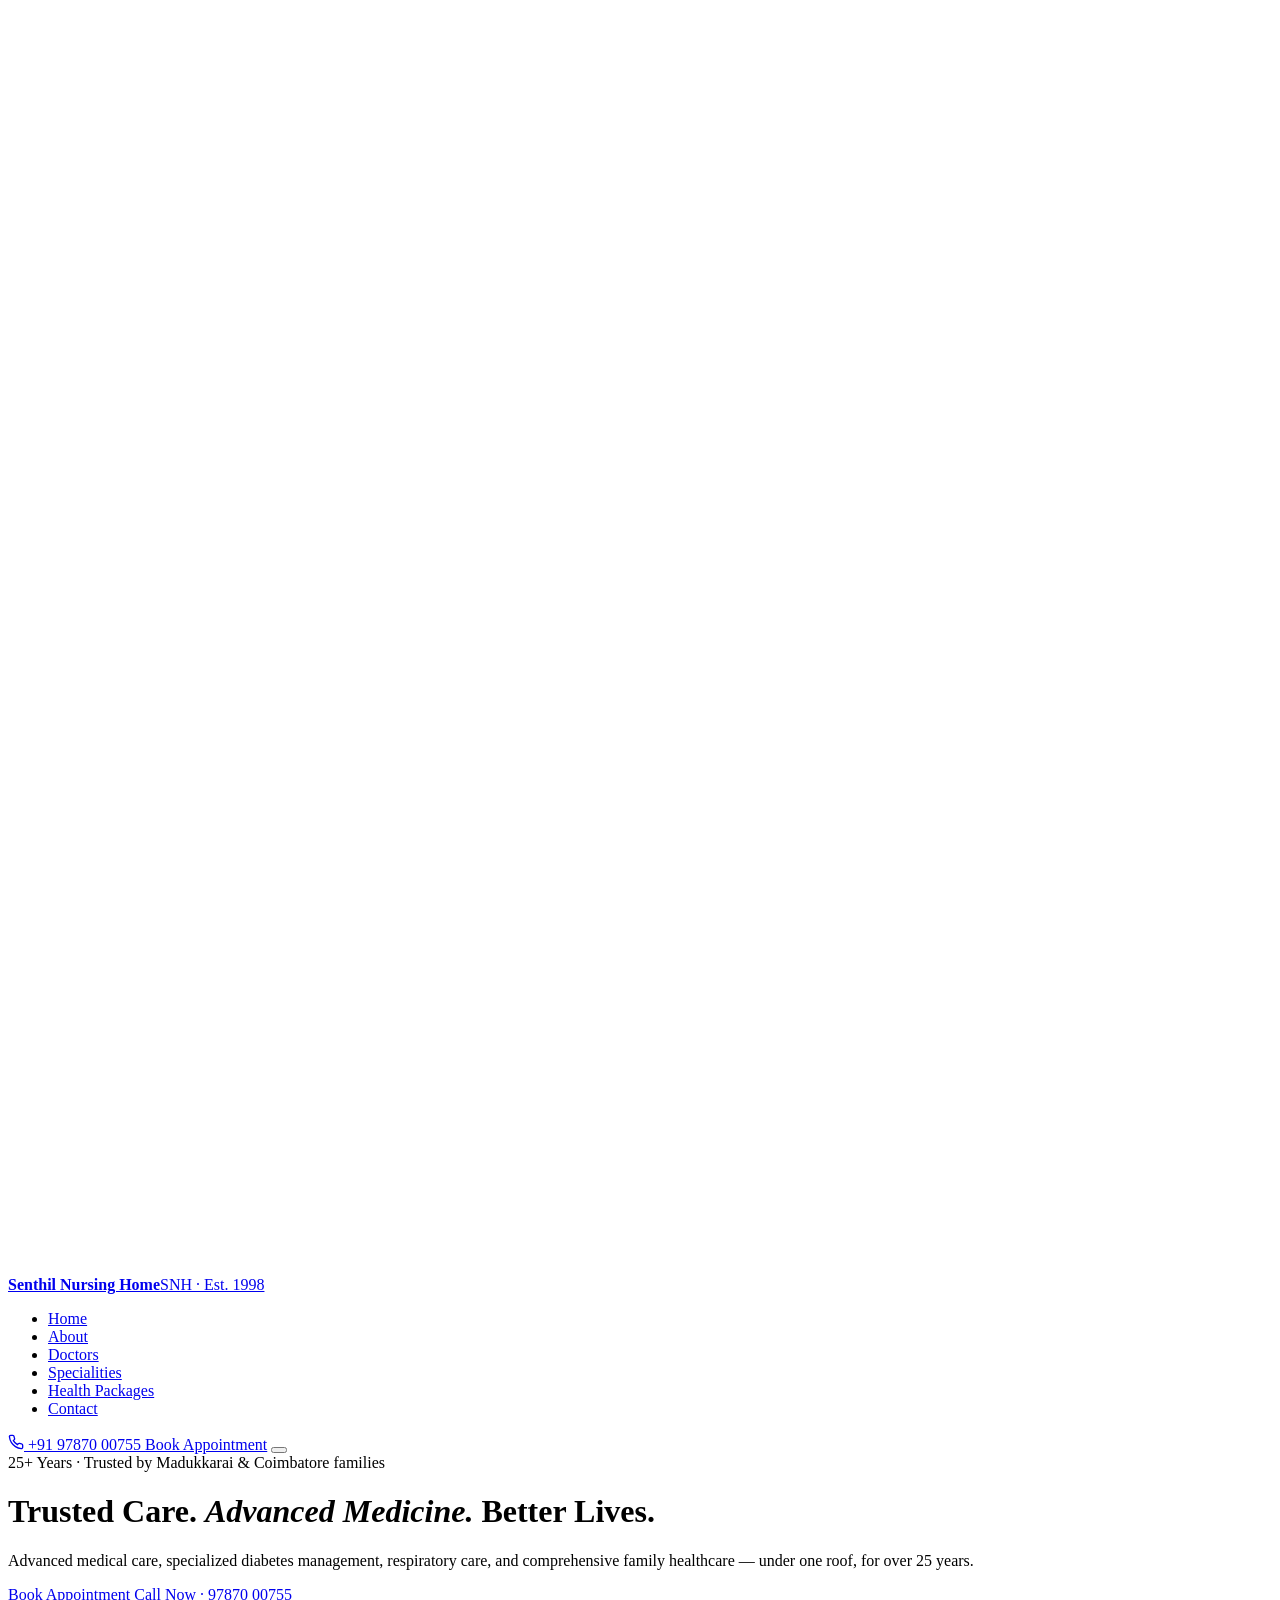
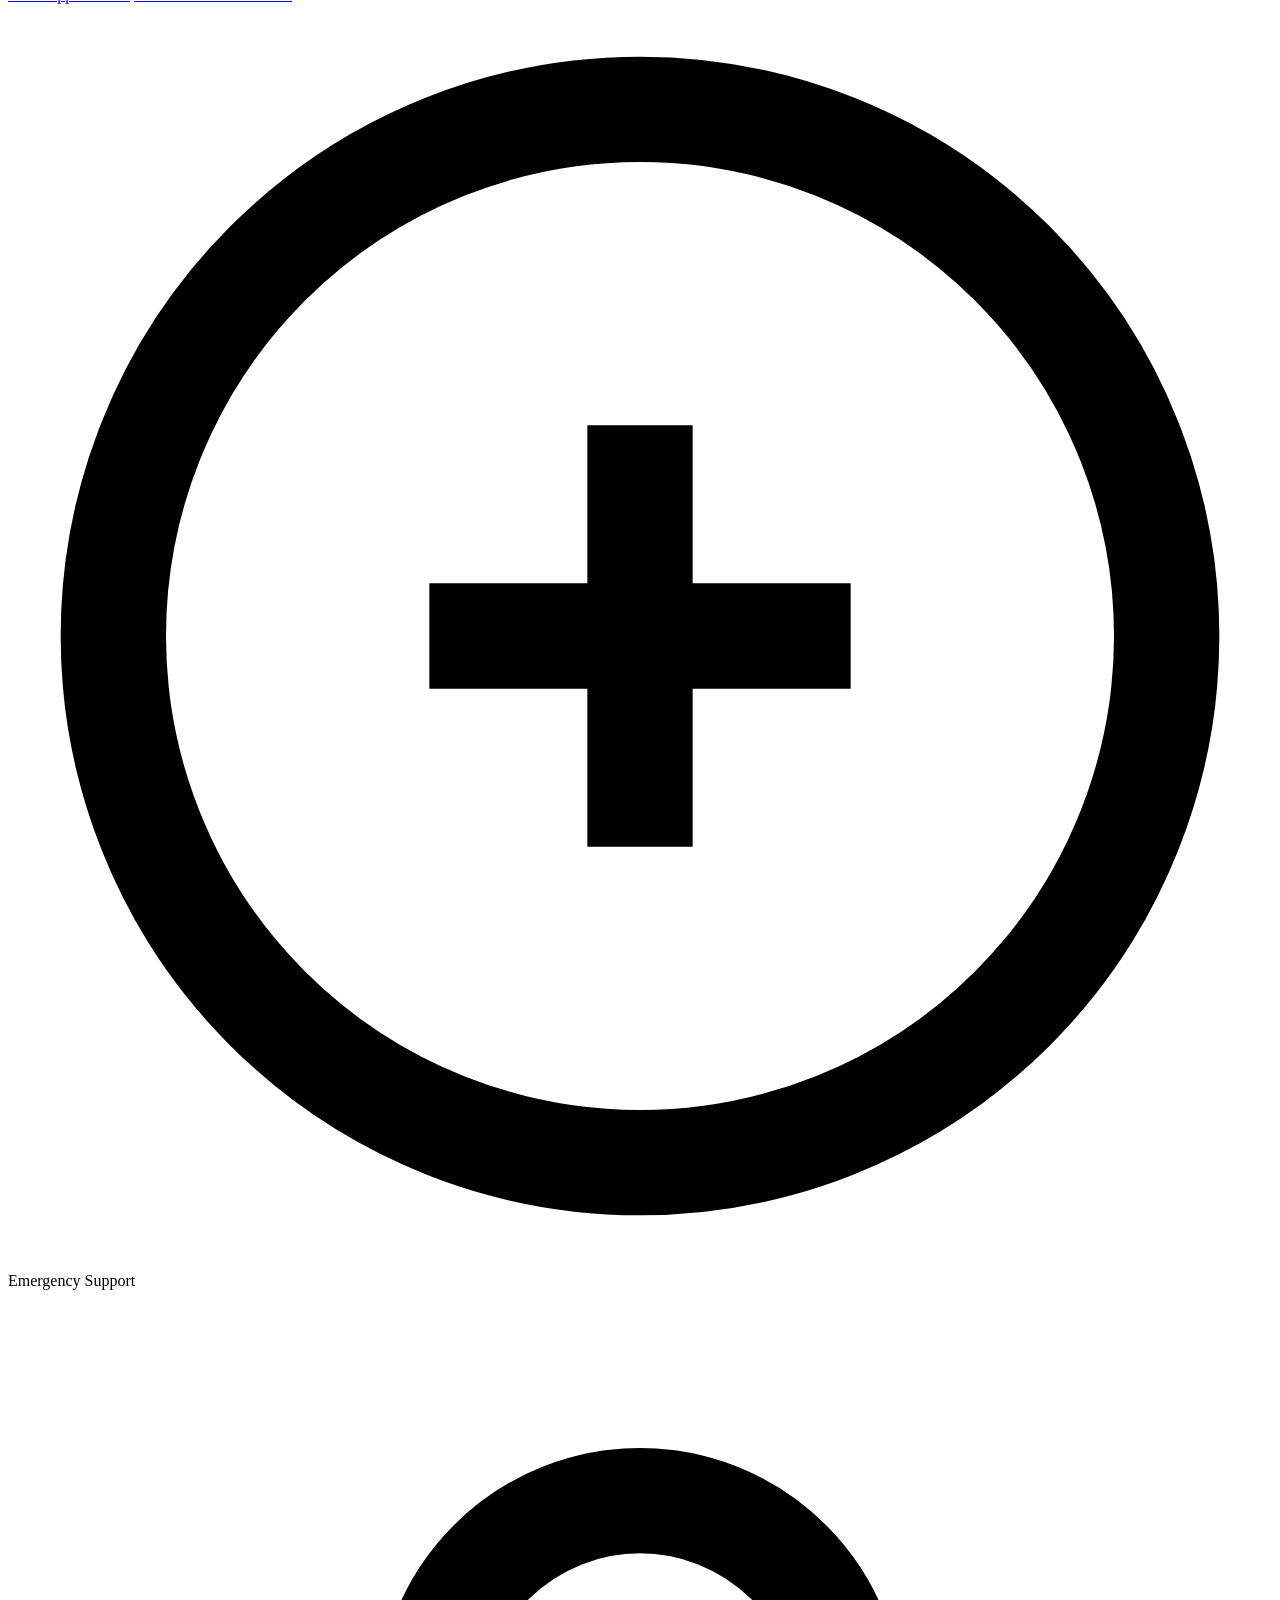
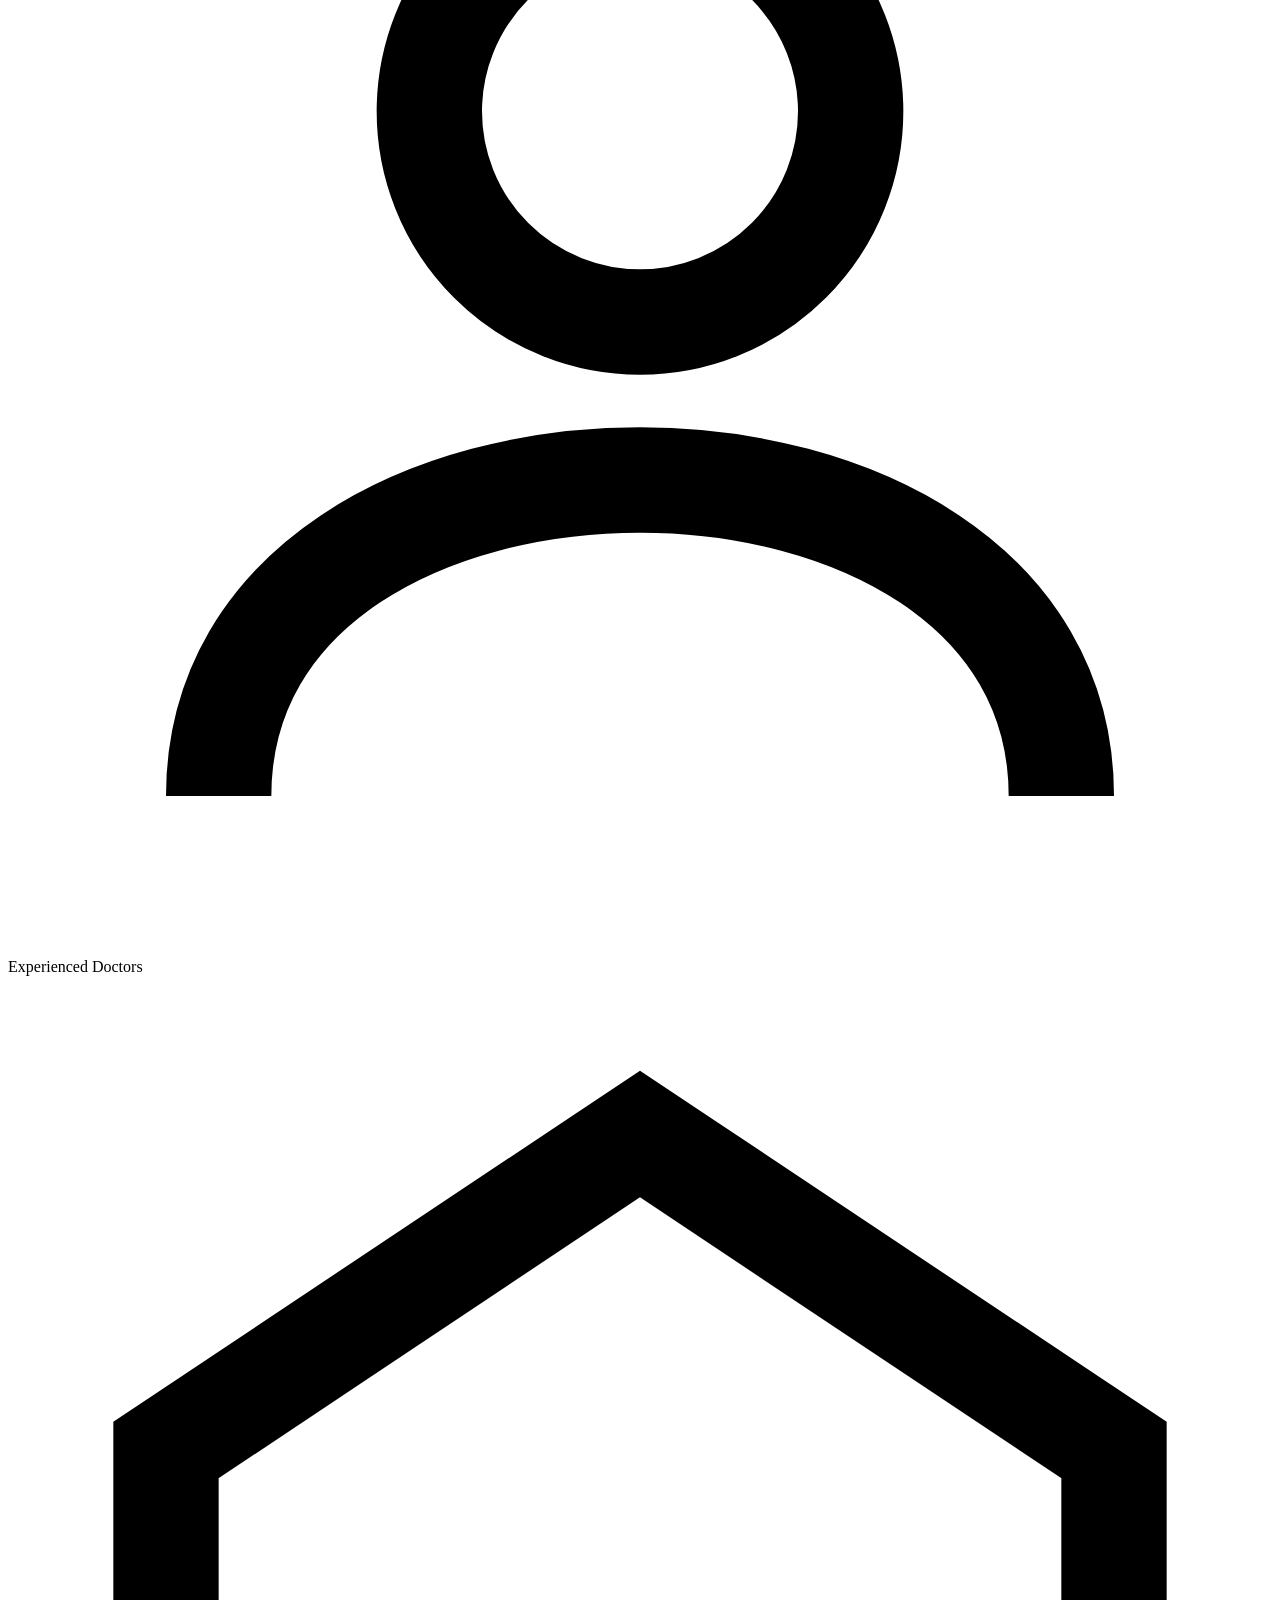
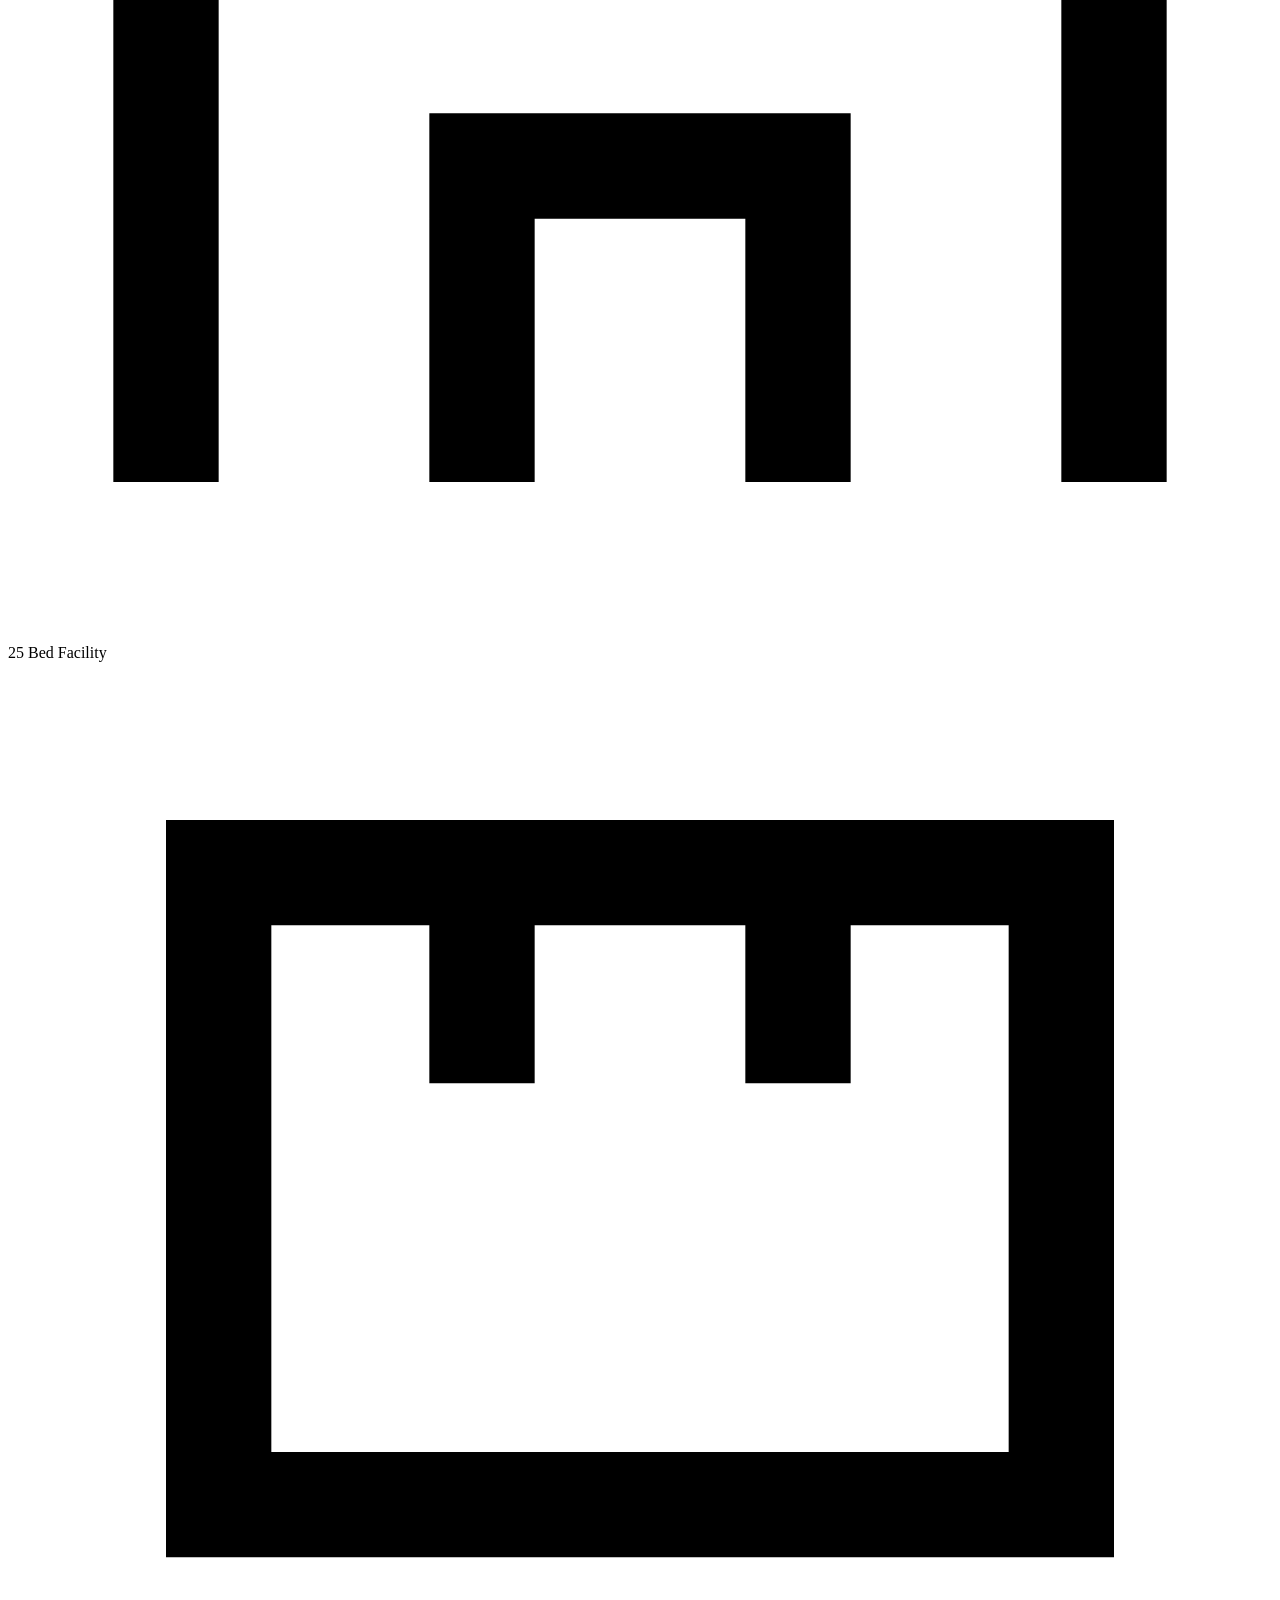
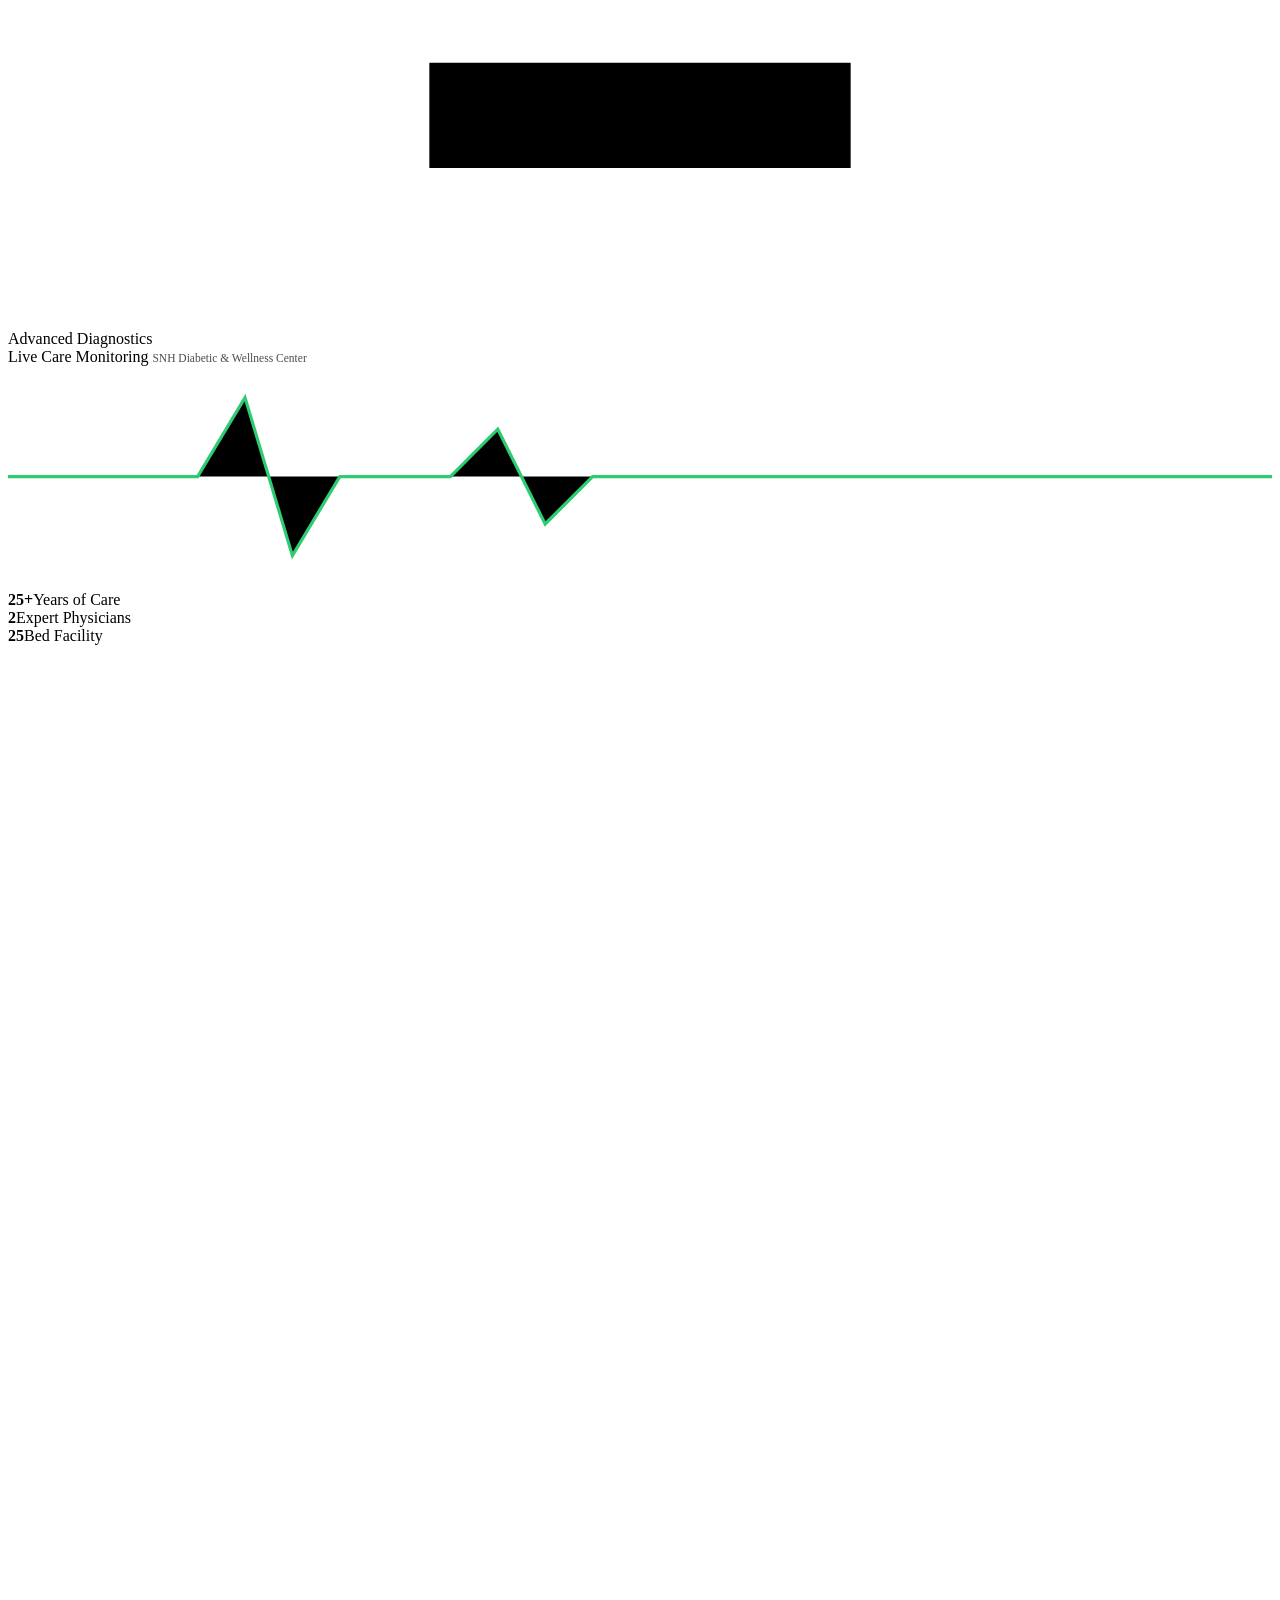
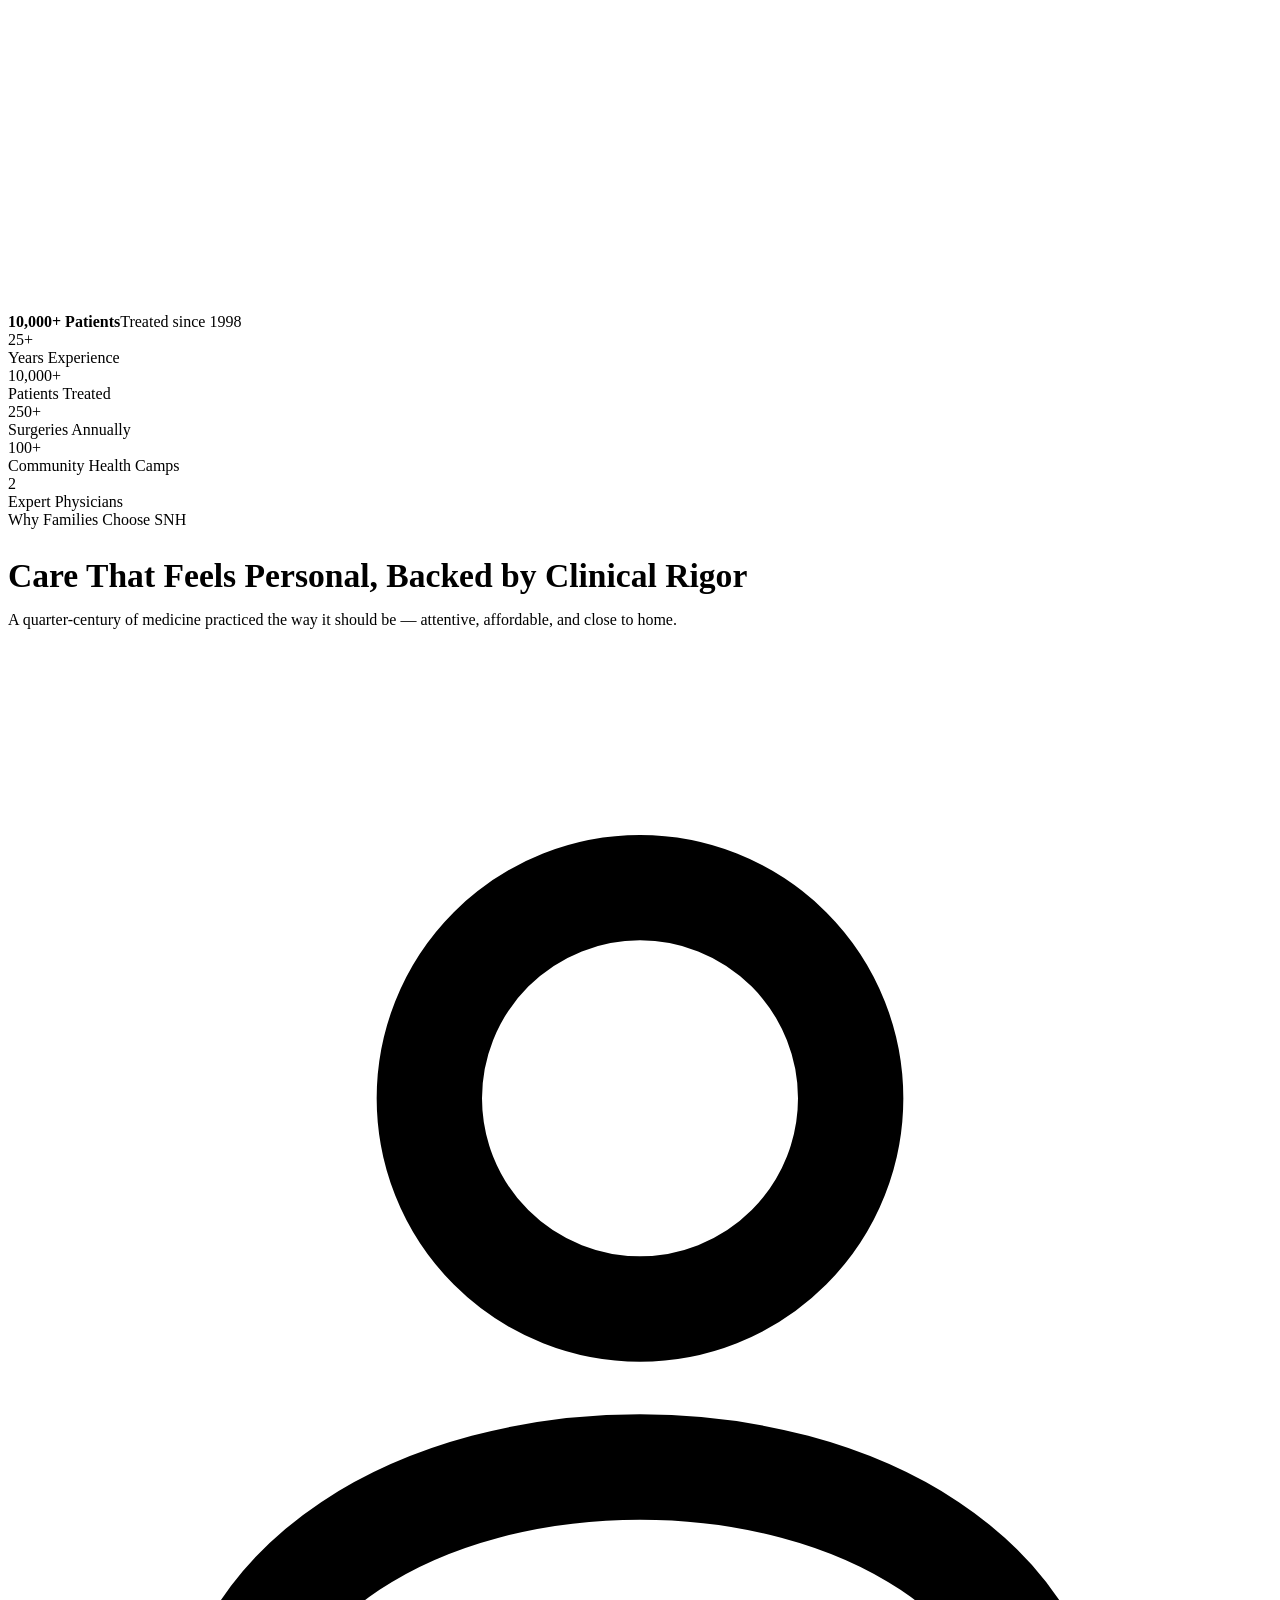
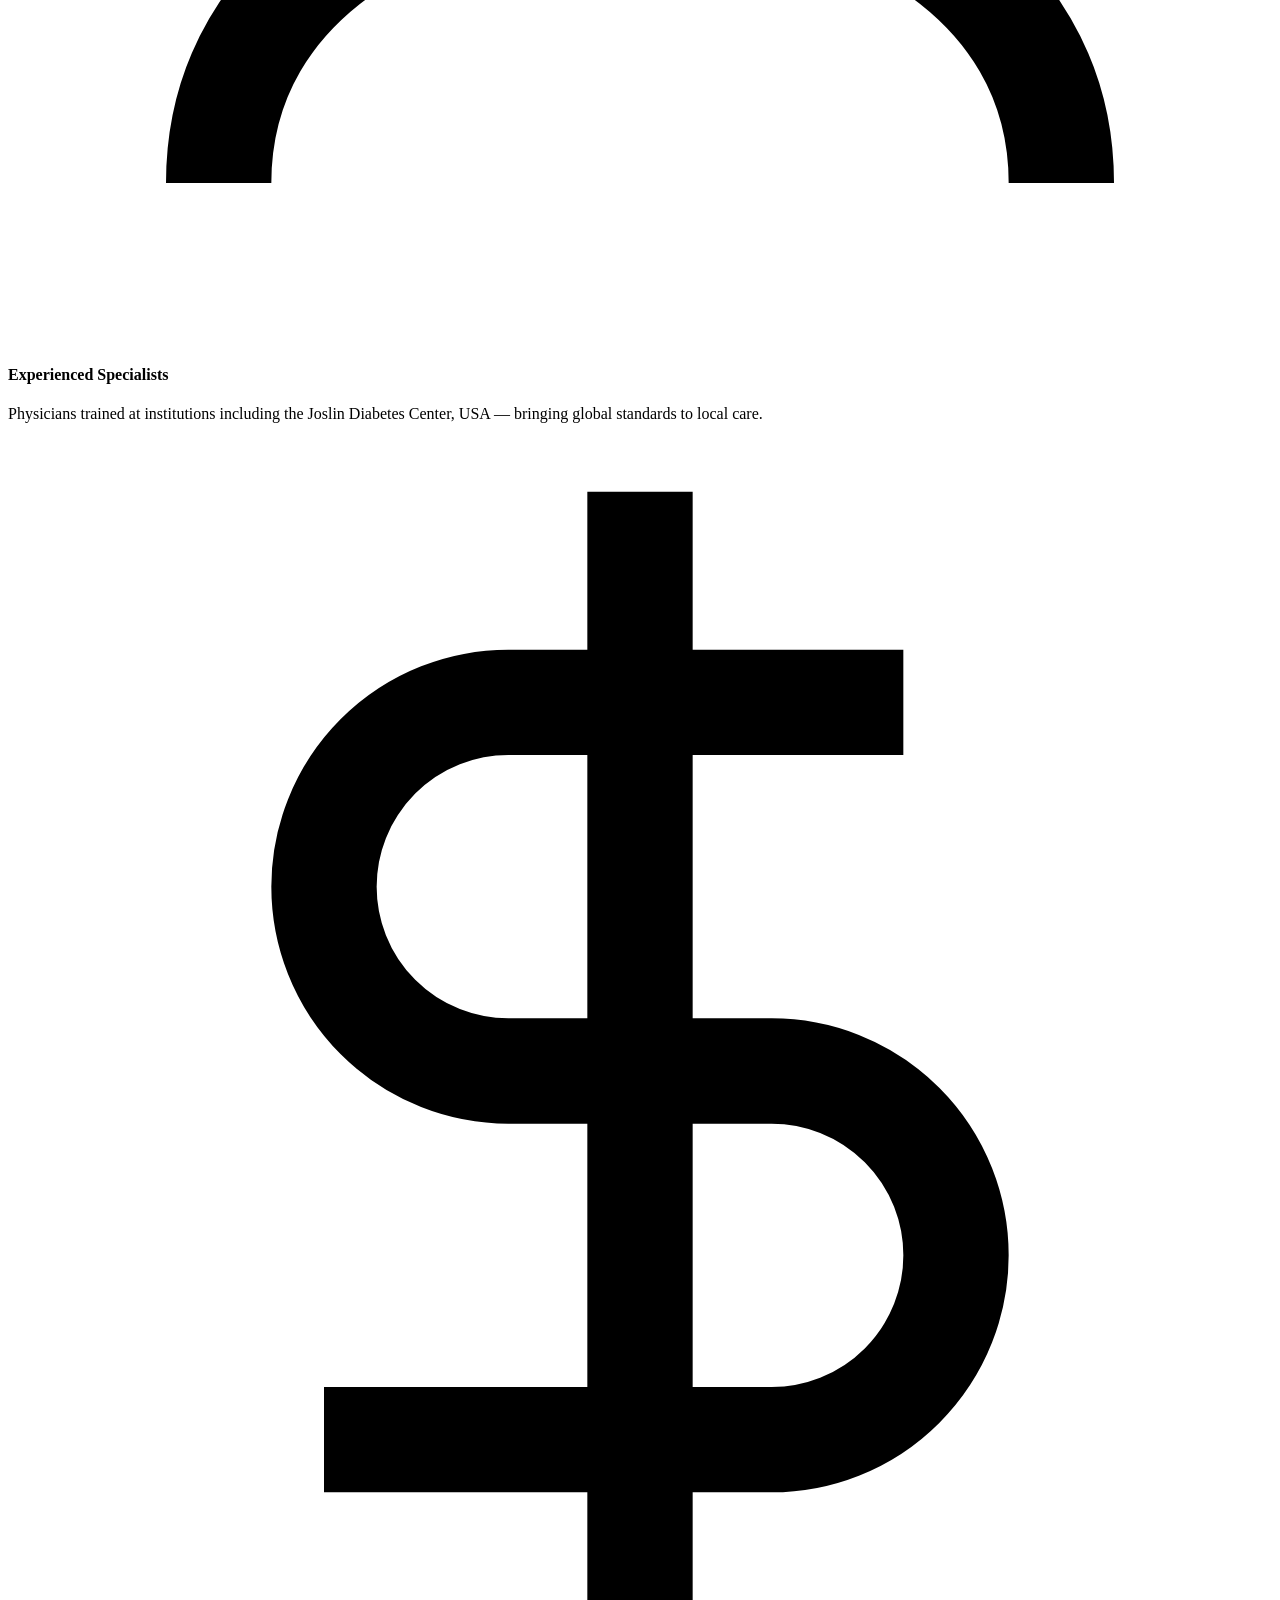
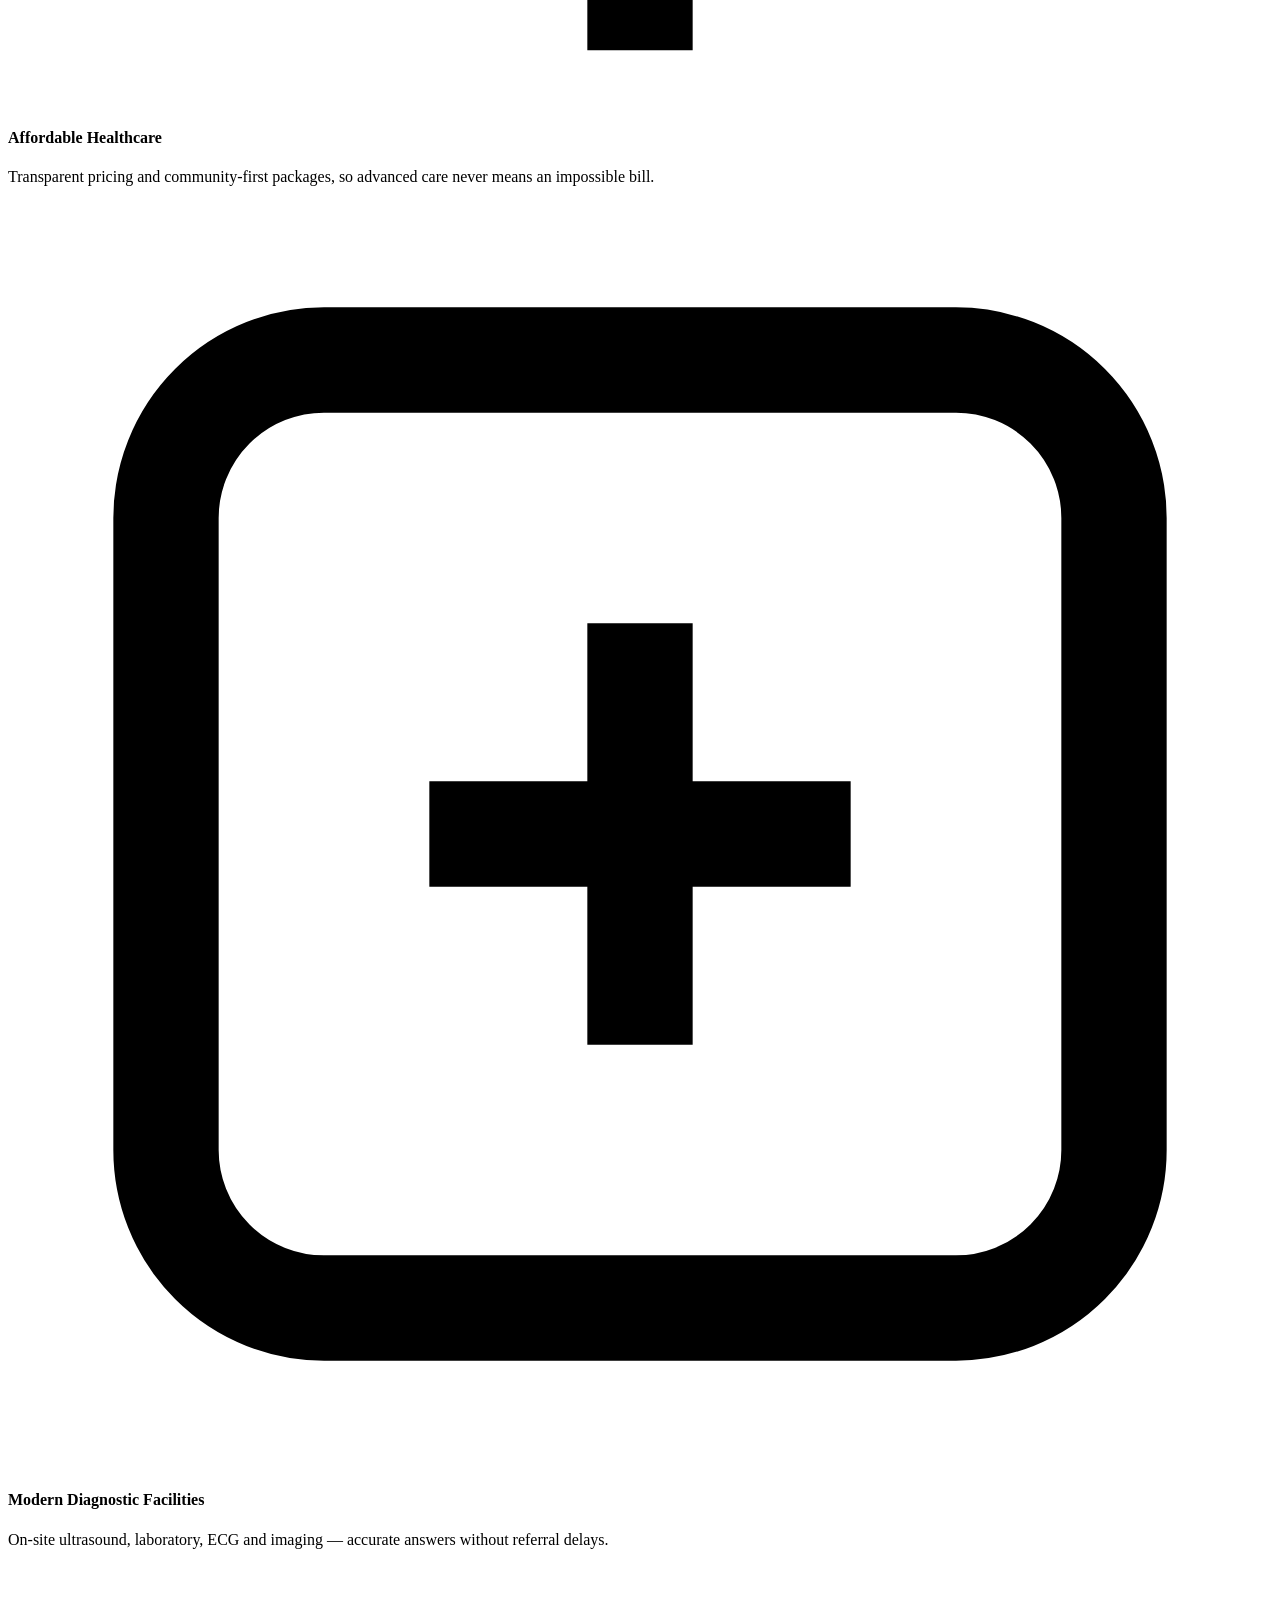
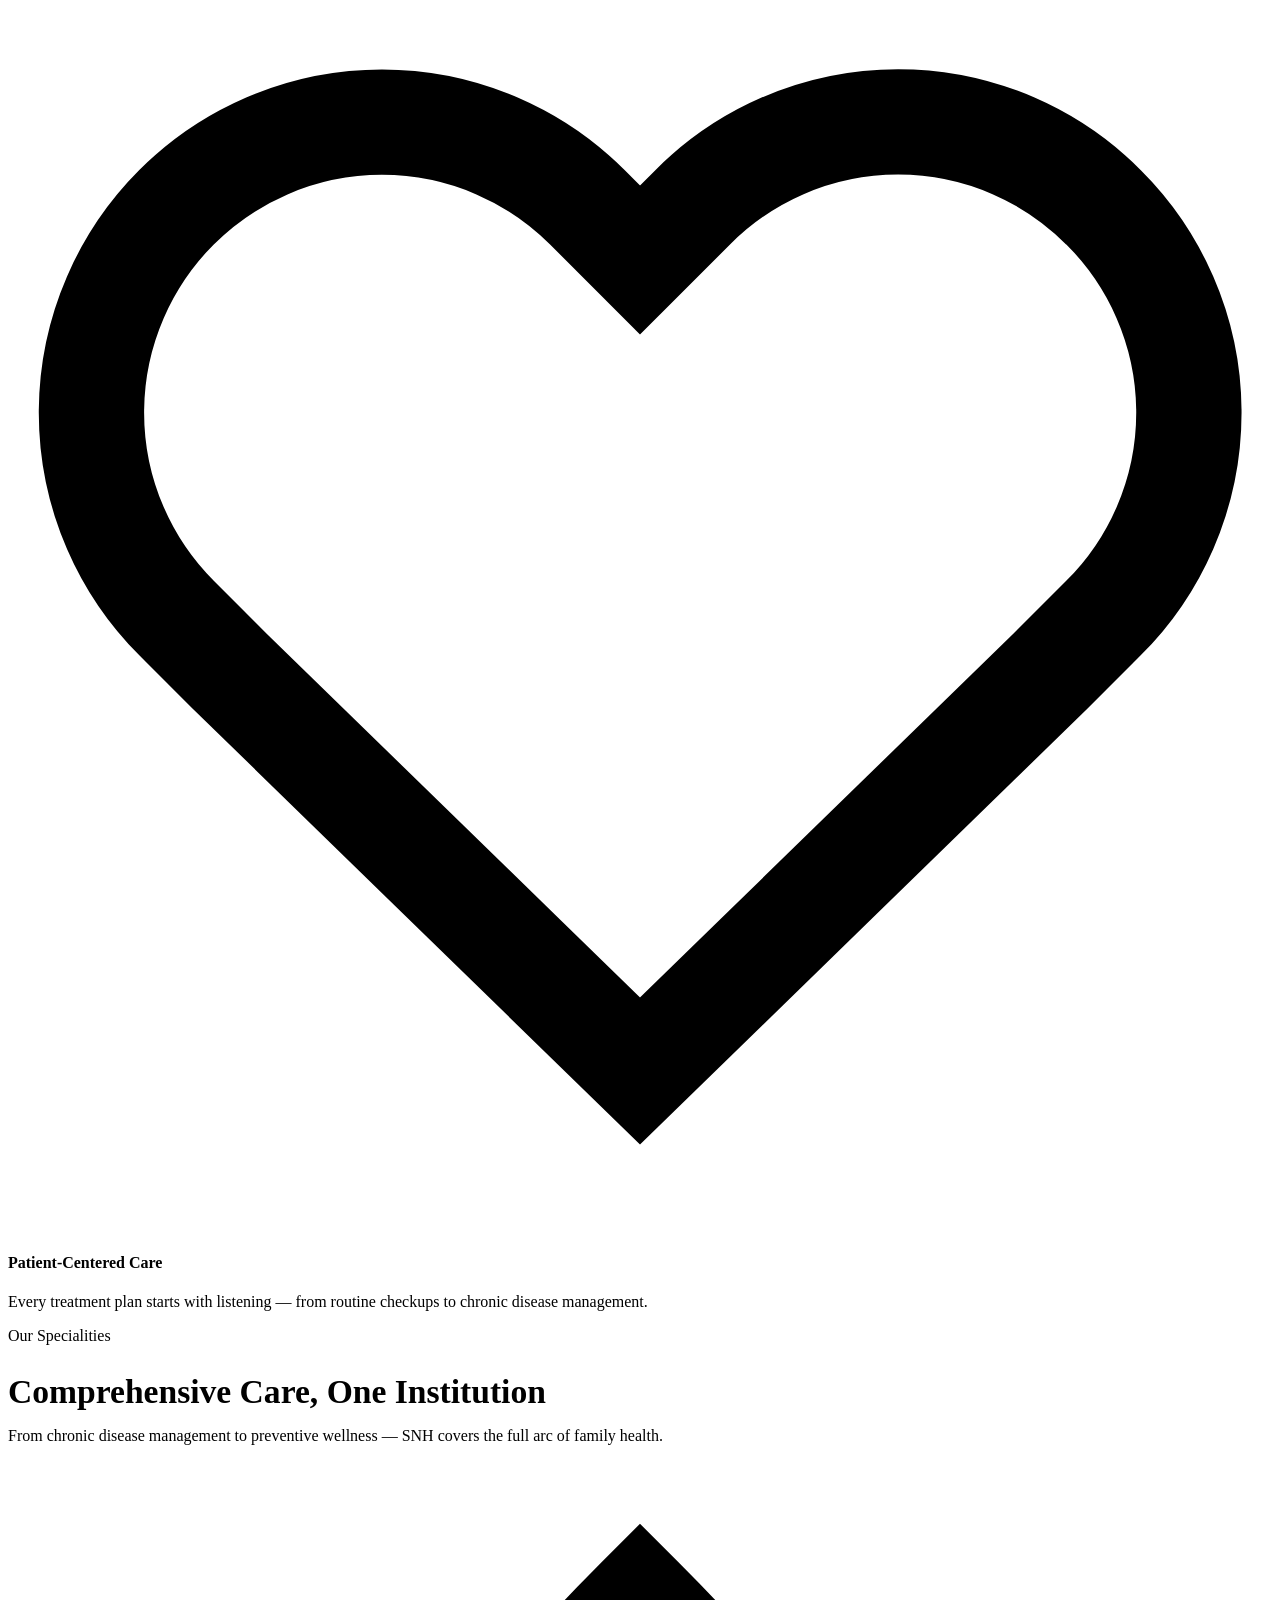
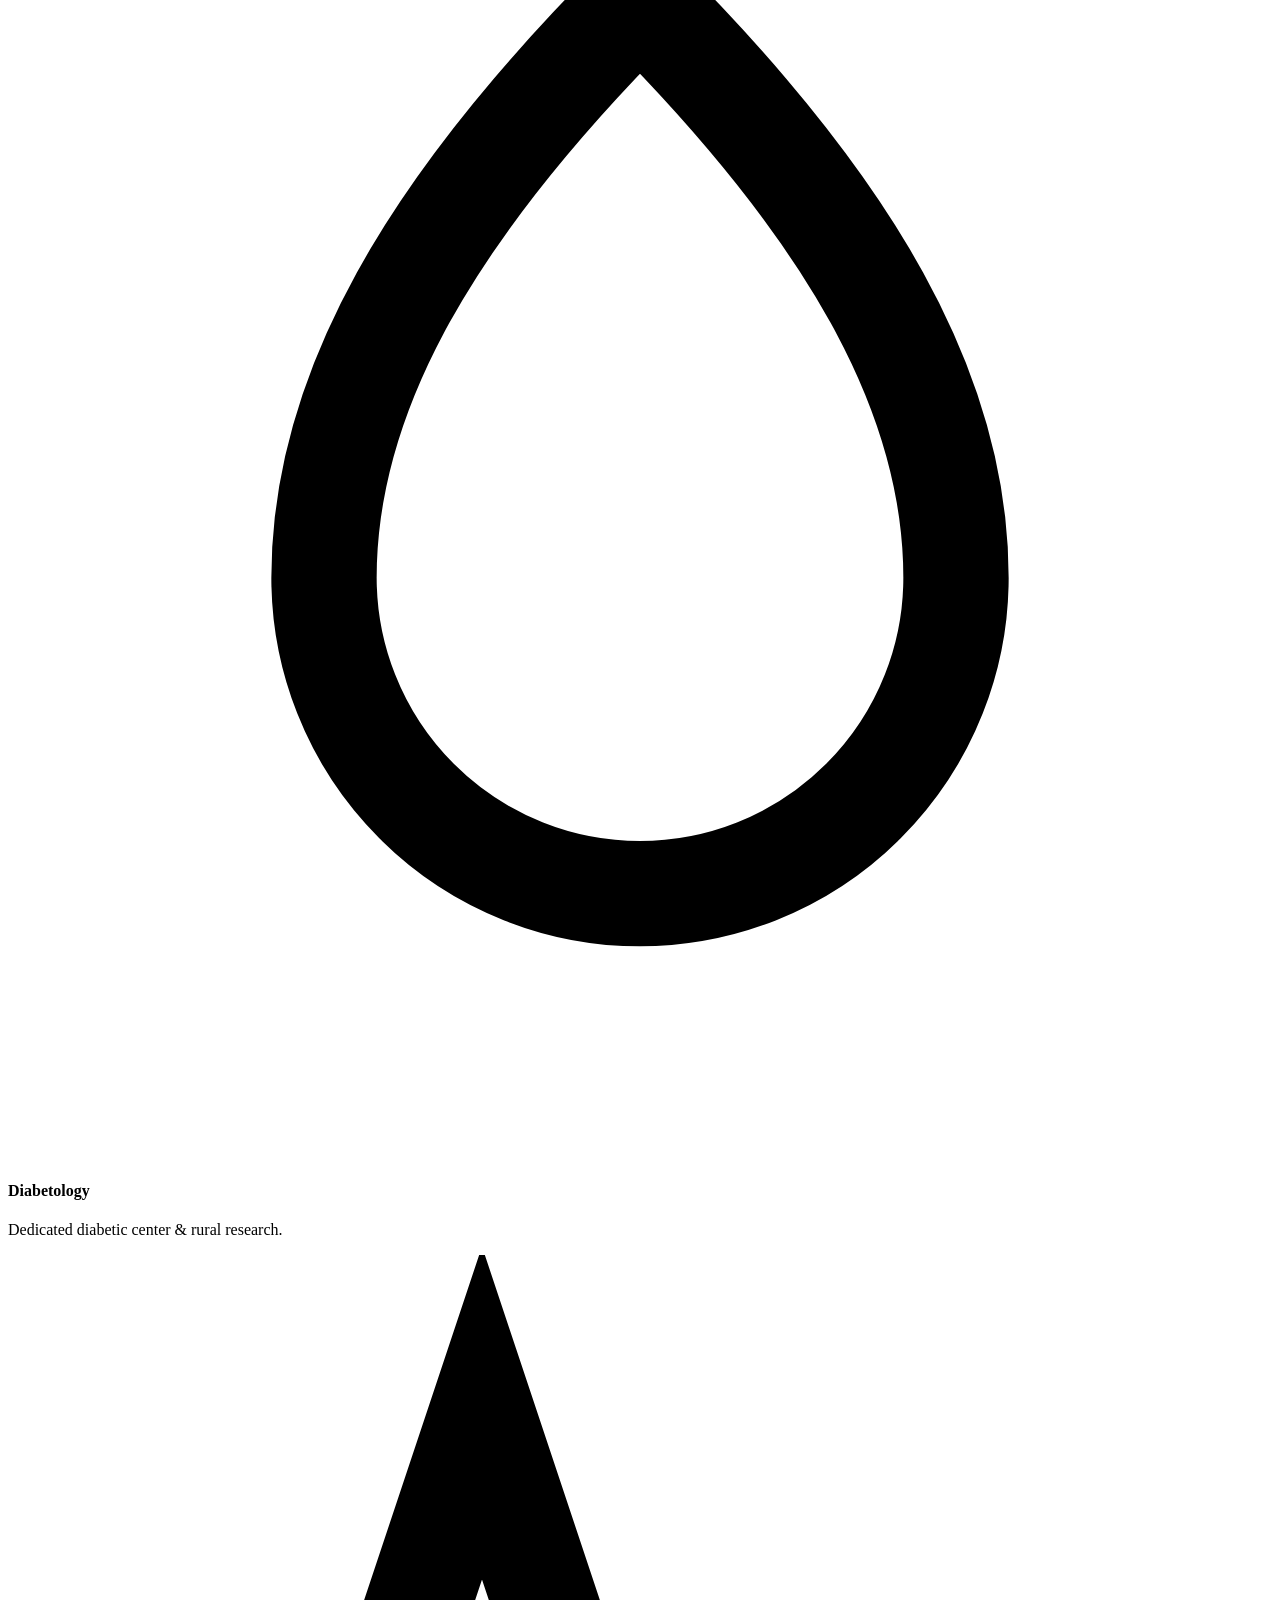
==== index.html @ b4ec2840 "Rename index-1.html to index.html" ====
<!DOCTYPE html>
<html lang="en">
<head>
<meta charset="UTF-8">
<meta name="viewport" content="width=device-width, initial-scale=1.0">
<title>Senthil Nursing Home | Trusted Multi-Speciality Care, Madukkarai Coimbatore</title>
<meta name="description" content="25+ years of trusted healthcare in Madukkarai, Coimbatore. Diabetology, Internal Medicine, Respiratory Care, Pediatrics, Homeopathy & more at Senthil Nursing Home.">
<link rel="stylesheet" href="style.css">
</head>
<body>

<!-- NAV -->
<nav class="nav">
  <div class="nav-inner">
    <a href="index.html" class="brand">
      <div class="brand-mark">
        <svg viewBox="0 0 24 24" fill="none" stroke="white" stroke-width="2"><path d="M12 2v8M8 6h8M4 14c0-1 1-2 2-2h1l2 4 2-7 2 5h5c1 0 2 1 2 2 0 4-6 8-8 8s-8-4-8-10z"/></svg>
      </div>
      <div class="brand-text"><b>Senthil Nursing Home</b><span>SNH &middot; Est. 1998</span></div>
    </a>
    <ul class="nav-links">
      <li><a href="index.html" class="active">Home</a></li>
      <li><a href="about.html">About</a></li>
      <li><a href="doctors.html">Doctors</a></li>
      <li><a href="index.html#specialities">Specialities</a></li>
      <li><a href="index.html#packages">Health Packages</a></li>
      <li><a href="index.html#contact">Contact</a></li>
    </ul>
    <div class="nav-cta">
      <a href="tel:+919787000755" class="nav-call">
        <svg width="16" height="16" viewBox="0 0 24 24" fill="none" stroke="currentColor" stroke-width="2"><path d="M22 16.92v3a2 2 0 0 1-2.18 2 19.79 19.79 0 0 1-8.63-3.07 19.5 19.5 0 0 1-6-6 19.79 19.79 0 0 1-3.07-8.67A2 2 0 0 1 4.11 2h3a2 2 0 0 1 2 1.72c.13.96.36 1.9.7 2.81a2 2 0 0 1-.45 2.11L8.09 9.91a16 16 0 0 0 6 6l1.27-1.27a2 2 0 0 1 2.11-.45c.9.34 1.85.57 2.81.7A2 2 0 0 1 22 16.92z"/></svg>
        +91 97870 00755
      </a>
      <a href="#contact" class="btn btn-primary btn-sm">Book Appointment</a>
      <button class="nav-toggle" aria-label="Menu"><span></span><span></span><span></span></button>
    </div>
  </div>
</nav>

<!-- HERO -->
<header class="hero">
  <div class="container hero-grid">
    <div>
      <div class="hero-badge">
        <span class="pulse-dot"></span> 25+ Years &middot; Trusted by Madukkarai &amp; Coimbatore families
      </div>
      <h1>Trusted Care. <em>Advanced Medicine.</em> Better Lives.</h1>
      <p class="lead">Advanced medical care, specialized diabetes management, respiratory care, and comprehensive family healthcare — under one roof, for over 25 years.</p>
      <div class="hero-actions">
        <a href="#contact" class="btn btn-primary">Book Appointment</a>
        <a href="tel:+919787000755" class="btn btn-outline">Call Now &middot; 97870 00755</a>
      </div>
      <div class="hero-features">
        <div class="hf-item"><svg viewBox="0 0 24 24" fill="none" stroke="currentColor" stroke-width="2"><path d="M12 8v8M8 12h8"/><circle cx="12" cy="12" r="10"/></svg><span>Emergency Support</span></div>
        <div class="hf-item"><svg viewBox="0 0 24 24" fill="none" stroke="currentColor" stroke-width="2"><circle cx="12" cy="8" r="4"/><path d="M4 21c0-4 4-6 8-6s8 2 8 6"/></svg><span>Experienced Doctors</span></div>
        <div class="hf-item"><svg viewBox="0 0 24 24" fill="none" stroke="currentColor" stroke-width="2"><path d="M3 21V9l9-6 9 6v12M9 21v-6h6v6"/></svg><span>25 Bed Facility</span></div>
        <div class="hf-item"><svg viewBox="0 0 24 24" fill="none" stroke="currentColor" stroke-width="2"><path d="M4 4h16v12H4z"/><path d="M8 20h8M9 4v4M15 4v4"/></svg><span>Advanced Diagnostics</span></div>
      </div>
    </div>
    <div class="hero-visual">
      <div class="vitals-card">
        <div class="vitals-top">
          <span class="live"><span class="pulse-dot"></span> Live Care Monitoring</span>
          <span style="font-size:0.72rem; opacity:0.7;">SNH Diabetic &amp; Wellness Center</span>
        </div>
        <div class="vitals-readout">
          <svg class="vitals-line" viewBox="0 0 400 70" preserveAspectRatio="none">
            <path class="vitals-path" stroke="#2ECC71" d="M0,35 L60,35 L75,10 L90,60 L105,35 L140,35 L155,20 L170,50 L185,35 L400,35"/>
          </svg>
          <div class="vitals-stats">
            <div><b>25+</b><span>Years of Care</span></div>
            <div><b>2</b><span>Expert Physicians</span></div>
            <div><b>25</b><span>Bed Facility</span></div>
          </div>
        </div>
      </div>
      <div class="floating-card">
        <div class="ico"><svg viewBox="0 0 24 24" fill="none" stroke="white" stroke-width="2"><path d="M22 11.08V12a10 10 0 1 1-5.93-9.14"/><path d="M22 4 12 14.01l-3-3"/></svg></div>
        <div><b>10,000+ Patients</b><span>Treated since 1998</span></div>
      </div>
    </div>
  </div>
</header>

<!-- STATS BAND -->
<section class="stats-band">
  <div class="container stats-grid">
    <div class="reveal"><div class="stat-num"><span data-count="25" data-suffix="+">0</span></div><div class="stat-label">Years Experience</div></div>
    <div class="reveal"><div class="stat-num"><span data-count="10000" data-suffix="+">0</span></div><div class="stat-label">Patients Treated</div></div>
    <div class="reveal"><div class="stat-num"><span data-count="250" data-suffix="+">0</span></div><div class="stat-label">Surgeries Annually</div></div>
    <div class="reveal"><div class="stat-num"><span data-count="100" data-suffix="+">0</span></div><div class="stat-label">Community Health Camps</div></div>
    <div class="reveal"><div class="stat-num"><span data-count="2">0</span></div><div class="stat-label">Expert Physicians</div></div>
  </div>
</section>

<!-- WHY CHOOSE SNH -->
<section class="section-pad">
  <div class="container">
    <div class="center max-w reveal">
      <div class="eyebrow" style="justify-content:center;">Why Families Choose SNH</div>
      <h2 style="font-size:2.1rem; margin-bottom:14px;">Care That Feels Personal, Backed by Clinical Rigor</h2>
      <p style="color:var(--ink-soft);">A quarter-century of medicine practiced the way it should be — attentive, affordable, and close to home.</p>
    </div>
    <div class="grid-4" style="margin-top:48px;">
      <div class="card reveal">
        <div class="ico-wrap"><svg viewBox="0 0 24 24" fill="none" stroke="currentColor" stroke-width="2"><circle cx="12" cy="8" r="4"/><path d="M4 21c0-4 4-6 8-6s8 2 8 6"/></svg></div>
        <h4>Experienced Specialists</h4>
        <p>Physicians trained at institutions including the Joslin Diabetes Center, USA — bringing global standards to local care.</p>
      </div>
      <div class="card reveal">
        <div class="ico-wrap"><svg viewBox="0 0 24 24" fill="none" stroke="currentColor" stroke-width="2"><path d="M12 1v22M17 5H9.5a3.5 3.5 0 0 0 0 7h5a3.5 3.5 0 0 1 0 7H6"/></svg></div>
        <h4>Affordable Healthcare</h4>
        <p>Transparent pricing and community-first packages, so advanced care never means an impossible bill.</p>
      </div>
      <div class="card reveal">
        <div class="ico-wrap"><svg viewBox="0 0 24 24" fill="none" stroke="currentColor" stroke-width="2"><rect x="3" y="3" width="18" height="18" rx="3"/><path d="M8 12h8M12 8v8"/></svg></div>
        <h4>Modern Diagnostic Facilities</h4>
        <p>On-site ultrasound, laboratory, ECG and imaging — accurate answers without referral delays.</p>
      </div>
      <div class="card reveal">
        <div class="ico-wrap"><svg viewBox="0 0 24 24" fill="none" stroke="currentColor" stroke-width="2"><path d="M20.8 4.6a5.5 5.5 0 0 0-7.8 0L12 5.6l-1-1a5.5 5.5 0 1 0-7.8 7.8l1 1L12 21l7.8-7.6 1-1a5.5 5.5 0 0 0 0-7.8z"/></svg></div>
        <h4>Patient-Centered Care</h4>
        <p>Every treatment plan starts with listening — from routine checkups to chronic disease management.</p>
      </div>
    </div>
  </div>
</section>

<!-- SPECIALITIES -->
<section class="section-pad" id="specialities" style="background:var(--gray);">
  <div class="container">
    <div class="center max-w reveal">
      <div class="eyebrow" style="justify-content:center;">Our Specialities</div>
      <h2 style="font-size:2.1rem; margin-bottom:14px;">Comprehensive Care, One Institution</h2>
      <p style="color:var(--ink-soft);">From chronic disease management to preventive wellness — SNH covers the full arc of family health.</p>
    </div>
    <div class="grid-4" style="margin-top:48px;">
      <div class="spec-card reveal"><div class="ico-wrap"><svg viewBox="0 0 24 24" fill="none" stroke="currentColor" stroke-width="2"><path d="M12 2C8 6 6 9.5 6 13a6 6 0 0 0 12 0c0-3.5-2-7-6-11z"/></svg></div><h4>Diabetology</h4><p>Dedicated diabetic center &amp; rural research.</p></div>
      <div class="spec-card reveal"><div class="ico-wrap"><svg viewBox="0 0 24 24" fill="none" stroke="currentColor" stroke-width="2"><path d="M22 12h-4l-3 9L9 3l-3 9H2"/></svg></div><h4>General Medicine</h4><p>Comprehensive internal medicine care.</p></div>
      <div class="spec-card reveal"><div class="ico-wrap"><svg viewBox="0 0 24 24" fill="none" stroke="currentColor" stroke-width="2"><path d="M9 12a3 3 0 1 0 6 0c0-2-3-6-3-6s-3 4-3 6zM5 21h14"/></svg></div><h4>Pediatrics</h4><p>Gentle, thorough care for children.</p></div>
      <div class="spec-card reveal"><div class="ico-wrap"><svg viewBox="0 0 24 24" fill="none" stroke="currentColor" stroke-width="2"><path d="M12 2v4M12 18v4M4.9 4.9l2.8 2.8M16.3 16.3l2.8 2.8M2 12h4M18 12h4M4.9 19.1l2.8-2.8M16.3 7.7l2.8-2.8"/></svg></div><h4>Allergy Care</h4><p>Precise evaluation &amp; management.</p></div>
      <div class="spec-card reveal"><div class="ico-wrap"><svg viewBox="0 0 24 24" fill="none" stroke="currentColor" stroke-width="2"><path d="M6 2v6a6 6 0 0 0 12 0V2M6 20h12M12 14v6"/></svg></div><h4>Asthma Care</h4><p>Spirometry-guided treatment plans.</p></div>
      <div class="spec-card reveal"><div class="ico-wrap"><svg viewBox="0 0 24 24" fill="none" stroke="currentColor" stroke-width="2"><path d="M6 4v6a6 6 0 0 0 12 0V4M9 20h6"/></svg></div><h4>COPD Management</h4><p>Long-term pulmonary care &amp; monitoring.</p></div>
      <div class="spec-card reveal"><div class="ico-wrap"><svg viewBox="0 0 24 24" fill="none" stroke="currentColor" stroke-width="2"><path d="M12 2C8 6 6 9.5 6 13a6 6 0 0 0 12 0c0-3.5-2-7-6-11z" opacity="0.5"/><path d="M9 13a3 3 0 0 0 3 3"/></svg></div><h4>Homeopathy</h4><p>Holistic care for chronic conditions.</p></div>
      <div class="spec-card reveal"><div class="ico-wrap"><svg viewBox="0 0 24 24" fill="none" stroke="currentColor" stroke-width="2"><path d="M12 22s8-4.5 8-11V5l-8-3-8 3v6c0 6.5 8 11 8 11z"/></svg></div><h4>Preventive Health</h4><p>Screenings that catch issues early.</p></div>
    </div>
  </div>
</section>

<!-- DOCTORS PREVIEW -->
<section class="section-pad">
  <div class="container">
    <div class="center max-w reveal">
      <div class="eyebrow" style="justify-content:center;">Meet Our Doctors</div>
      <h2 style="font-size:2.1rem;">Led by Physicians You Can Trust</h2>
    </div>
    <div class="grid-2" style="margin-top:48px; max-width:820px; margin-left:auto; margin-right:auto;">
      <div class="doc-card reveal">
        <div class="doc-photo"><span>CS</span><div class="tag">Founder &amp; Chairman</div></div>
        <div class="doc-body">
          <h4>Dr. C.M. Senthil Kumar</h4>
          <div class="doc-role">Internal Medicine &middot; Diabetology &middot; Respiratory Medicine</div>
          <p>Trained at the Joslin Diabetes Center, USA. Best Doctor Award 2015. 25+ years treating Madukkarai families.</p>
          <a href="doctors.html" class="btn btn-outline btn-sm">View Profile</a>
        </div>
      </div>
      <div class="doc-card reveal">
        <div class="doc-photo" style="background:linear-gradient(150deg, var(--emerald), var(--teal));"><span>JS</span><div class="tag">Lead Homeopathic Physician</div></div>
        <div class="doc-body">
          <h4>Dr. S. Jayanthy Senthil Kumar</h4>
          <div class="doc-role">Autoimmune &middot; Asthma &middot; Allergy &middot; Psoriasis</div>
          <p>20+ years of homeopathic practice. Art of Living teacher &amp; wellness educator.</p>
          <a href="doctors.html" class="btn btn-outline btn-sm">View Profile</a>
        </div>
      </div>
    </div>
  </div>
</section>

<!-- HEALTH PACKAGES -->
<section class="section-pad" id="packages" style="background:var(--gray);">
  <div class="container">
    <div class="center max-w reveal">
      <div class="eyebrow" style="justify-content:center;">Health Packages</div>
      <h2 style="font-size:2.1rem;">Preventive Checkups, Built Around You</h2>
    </div>
    <div class="grid-4" style="margin-top:48px;">
      <div class="pkg-card reveal">
        <h4>Basic Health Checkup</h4>
        <div class="pkg-note">Essential screening</div>
        <ul>
          <li><svg viewBox="0 0 24 24" fill="none" stroke="currentColor" stroke-width="2"><path d="M20 6 9 17l-5-5"/></svg>Blood pressure &amp; sugar</li>
          <li><svg viewBox="0 0 24 24" fill="none" stroke="currentColor" stroke-width="2"><path d="M20 6 9 17l-5-5"/></svg>Complete blood count</li>
          <li><svg viewBox="0 0 24 24" fill="none" stroke="currentColor" stroke-width="2"><path d="M20 6 9 17l-5-5"/></svg>Physician consultation</li>
        </ul>
        <a href="#contact" class="btn btn-outline btn-sm" style="width:100%;">Enquire &amp; Book</a>
      </div>
      <div class="pkg-card featured reveal">
        <div class="pkg-ribbon">Most Booked</div>
        <h4>Diabetes Screening</h4>
        <div class="pkg-note">SNH's core specialty</div>
        <ul>
          <li><svg viewBox="0 0 24 24" fill="none" stroke="currentColor" stroke-width="2"><path d="M20 6 9 17l-5-5"/></svg>HbA1c &amp; fasting glucose</li>
          <li><svg viewBox="0 0 24 24" fill="none" stroke="currentColor" stroke-width="2"><path d="M20 6 9 17l-5-5"/></svg>Diabetic foot check</li>
          <li><svg viewBox="0 0 24 24" fill="none" stroke="currentColor" stroke-width="2"><path d="M20 6 9 17l-5-5"/></svg>Lifestyle counseling</li>
        </ul>
        <a href="#contact" class="btn btn-primary btn-sm" style="width:100%;">Enquire &amp; Book</a>
      </div>
      <div class="pkg-card reveal">
        <h4>Executive Package</h4>
        <div class="pkg-note">Comprehensive workup</div>
        <ul>
          <li><svg viewBox="0 0 24 24" fill="none" stroke="currentColor" stroke-width="2"><path d="M20 6 9 17l-5-5"/></svg>Full-body screening</li>
          <li><svg viewBox="0 0 24 24" fill="none" stroke="currentColor" stroke-width="2"><path d="M20 6 9 17l-5-5"/></svg>ECG &amp; ultrasound</li>
          <li><svg viewBox="0 0 24 24" fill="none" stroke="currentColor" stroke-width="2"><path d="M20 6 9 17l-5-5"/></svg>Detailed report review</li>
        </ul>
        <a href="#contact" class="btn btn-outline btn-sm" style="width:100%;">Enquire &amp; Book</a>
      </div>
      <div class="pkg-card reveal">
        <h4>Senior Citizen Package</h4>
        <div class="pkg-note">Age-focused care</div>
        <ul>
          <li><svg viewBox="0 0 24 24" fill="none" stroke="currentColor" stroke-width="2"><path d="M20 6 9 17l-5-5"/></svg>Cardiac &amp; bone health</li>
          <li><svg viewBox="0 0 24 24" fill="none" stroke="currentColor" stroke-width="2"><path d="M20 6 9 17l-5-5"/></svg>Vision &amp; hearing check</li>
          <li><svg viewBox="0 0 24 24" fill="none" stroke="currentColor" stroke-width="2"><path d="M20 6 9 17l-5-5"/></svg>Chronic disease review</li>
        </ul>
        <a href="#contact" class="btn btn-outline btn-sm" style="width:100%;">Enquire &amp; Book</a>
      </div>
    </div>
    <p class="center" style="margin-top:24px; font-size:0.82rem; color:var(--ink-soft);">Pricing shared on enquiry &middot; <a href="#contact" style="color:var(--teal); font-weight:600;">Contact us for current rates</a></p>
  </div>
</section>

<!-- COMMUNITY IMPACT -->
<section class="section-pad impact-band">
  <div class="container">
    <div class="center max-w reveal">
      <div class="eyebrow" style="justify-content:center;">Community Impact</div>
      <h2 style="font-size:2.1rem;">Beyond the Hospital Walls</h2>
      <p style="color:var(--ink-soft);">SNH has taken preventive healthcare directly into Madukkarai's homes, schools and factories.</p>
    </div>
    <div class="grid-4" style="margin-top:44px;">
      <div class="impact-card reveal"><b>2013</b><span>Diabetes Expo</span></div>
      <div class="impact-card reveal"><b>900+</b><span>Patients Screened</span></div>
      <div class="impact-card reveal"><b>100+</b><span>Foot Care Camps</span></div>
      <div class="impact-card reveal"><b>100+</b><span>Spirometry Camps</span></div>
    </div>
  </div>
</section>

<!-- TESTIMONIALS -->
<section class="section-pad">
  <div class="container">
    <div class="center max-w reveal">
      <div class="eyebrow" style="justify-content:center;">Patient Stories</div>
      <h2 style="font-size:2.1rem;">What Our Patients Say</h2>
    </div>
    <div class="testi-track" style="margin-top:44px;">
      <div class="testi-card reveal">
        <div class="testi-stars">★★★★★</div>
        <p>Dr. Senthil Kumar has managed my diabetes for over ten years. The foot care camps alone have made a real difference for my family.</p>
        <div class="testi-who"><div class="avatar">R</div><div><b>Ramesh K.</b><span>Patient since 2014</span></div></div>
      </div>
      <div class="testi-card reveal">
        <div class="testi-stars">★★★★★</div>
        <p>Dr. Jayanthy's homeopathic treatment cleared a psoriasis condition nothing else had touched. Genuinely grateful.</p>
        <div class="testi-who"><div class="avatar">M</div><div><b>Meena S.</b><span>Patient since 2019</span></div></div>
      </div>
      <div class="testi-card reveal">
        <div class="testi-stars">★★★★★</div>
        <p>Our whole family comes here — from my son's asthma checkups to my mother's senior care package. One trusted place for everyone.</p>
        <div class="testi-who"><div class="avatar">V</div><div><b>Vijayalakshmi P.</b><span>Patient since 2011</span></div></div>
      </div>
    </div>
  </div>
</section>

<!-- CTA BANNER -->
<section class="container" style="padding-bottom:0;">
  <div class="cta-banner reveal">
    <h2>Your Health Deserves Expert Care</h2>
    <p>25+ years of trusted medicine, one appointment away.</p>
    <div class="cta-actions">
      <a href="#contact" class="btn btn-ghost-white">Book Appointment Now</a>
      <a href="tel:+919787000755" class="btn btn-primary">Call +91 97870 00755</a>
    </div>
  </div>
</section>

<!-- CONTACT -->
<section class="section-pad" id="contact">
  <div class="container">
    <div class="center max-w reveal">
      <div class="eyebrow" style="justify-content:center;">Get In Touch</div>
      <h2 style="font-size:2.1rem;">Book Your Appointment</h2>
      <p style="color:var(--ink-soft);">Mon–Sat 9:00 AM – 10:00 PM &middot; Sun 9:00 AM – 3:00 PM</p>
    </div>
    <div class="contact-grid" style="margin-top:44px;">
      <div class="contact-info-card reveal">
        <h3>Contact Information</h3>
        <div class="ci-row">
          <svg viewBox="0 0 24 24" fill="none" stroke="currentColor" stroke-width="2"><path d="M22 16.92v3a2 2 0 0 1-2.18 2 19.79 19.79 0 0 1-8.63-3.07 19.5 19.5 0 0 1-6-6A19.79 19.79 0 0 1 2.12 4.18 2 2 0 0 1 4.1 2h3a2 2 0 0 1 2 1.72c.13.96.36 1.9.7 2.81a2 2 0 0 1-.45 2.11L8.09 9.91a16 16 0 0 0 6 6l1.27-1.27a2 2 0 0 1 2.11-.45c.9.34 1.85.57 2.81.7A2 2 0 0 1 22 16.92z"/></svg>
          <div><b>+91 97870 00755</b><span>Available during working hours</span></div>
        </div>
        <div class="ci-row">
          <svg viewBox="0 0 24 24" fill="none" stroke="currentColor" stroke-width="2"><path d="M4 4h16v16H4z"/><path d="m4 4 8 8 8-8"/></svg>
          <div><b>senthilnursinghomecbe@gmail.com</b><span>Email for records &amp; enquiries</span></div>
        </div>
        <div class="ci-row">
          <svg viewBox="0 0 24 24" fill="none" stroke="currentColor" stroke-width="2"><path d="M21 10c0 7-9 12-9 12s-9-5-9-12a9 9 0 0 1 18 0z"/><circle cx="12" cy="10" r="3"/></svg>
          <div><b>Madukkarai, Coimbatore</b><span>Tamil Nadu – 641105</span></div>
        </div>
        <div class="ci-row">
          <svg viewBox="0 0 24 24" fill="none" stroke="currentColor" stroke-width="2"><circle cx="12" cy="12" r="10"/><path d="M12 6v6l4 2"/></svg>
          <div><b>Mon–Sat: 9 AM – 10 PM</b><span>Sunday: 9 AM – 3 PM</span></div>
        </div>
        <div class="map-frame">
          <iframe src="https://www.google.com/maps?q=Senthil+Nursing+Home+Madukkarai+Coimbatore&output=embed" loading="lazy" title="SNH Location"></iframe>
        </div>
      </div>

      <div class="form-card reveal">
        <form name="snh-appointment" method="POST" data-netlify="true" netlify-honeypot="hp-field">
          <input type="hidden" name="form-name" value="snh-appointment">
          <p class="hp-field"><label>Don't fill this out: <input name="hp-field"></label></p>
          <div class="form-grid">
            <div class="field"><label>Full Name</label><input type="text" name="name" required></div>
            <div class="field"><label>Age</label><input type="number" name="age" min="0" required></div>
            <div class="field"><label>Gender</label>
              <select name="gender" required><option value="">Select</option><option>Male</option><option>Female</option><option>Other</option></select>
            </div>
            <div class="field"><label>Phone Number</label><input type="tel" name="phone" required></div>
            <div class="field"><label>Email</label><input type="email" name="email"></div>
            <div class="field"><label>Preferred Doctor</label>
              <select name="doctor"><option value="">No preference</option><option>Dr. C.M. Senthil Kumar</option><option>Dr. S. Jayanthy Senthil Kumar</option></select>
            </div>
            <div class="field"><label>Speciality</label>
              <select name="speciality"><option value="">Select</option><option>Diabetology</option><option>General Medicine</option><option>Pediatrics</option><option>Allergy Care</option><option>Asthma Care</option><option>COPD Management</option><option>Homeopathy</option><option>Preventive Health</option></select>
            </div>
            <div class="field"><label>Preferred Date</label><input type="date" name="date"></div>
            <div class="field"><label>Preferred Time</label><input type="time" name="time"></div>
            <div class="field full"><label>Symptoms / Notes</label><textarea name="symptoms" rows="3"></textarea></div>
          </div>
          <button type="submit" class="btn btn-primary" style="width:100%; margin-top:20px;">Request Appointment</button>
          <p class="form-note">Your information is used only to schedule and confirm your visit. We'll call to confirm your slot.</p>
        </form>
      </div>
    </div>
  </div>
</section>

<!-- FOOTER -->
<footer>
  <div class="container">
    <div class="footer-grid">
      <div>
        <div class="brand" style="margin-bottom:14px;">
          <div class="brand-mark"><svg viewBox="0 0 24 24" fill="none" stroke="white" stroke-width="2"><path d="M12 2v8M8 6h8M4 14c0-1 1-2 2-2h1l2 4 2-7 2 5h5c1 0 2 1 2 2 0 4-6 8-8 8s-8-4-8-10z"/></svg></div>
          <div class="brand-text"><b style="color:white;">Senthil Nursing Home</b><span>Trusted Care Since 1998</span></div>
        </div>
        <p style="font-size:0.86rem; max-width:280px;">Multi-speciality healthcare institution serving Madukkarai and Coimbatore with 25+ years of clinical excellence.</p>
      </div>
      <div>
        <h5>Quick Links</h5>
        <ul><li><a href="about.html">About Us</a></li><li><a href="doctors.html">Our Doctors</a></li><li><a href="index.html#specialities">Specialities</a></li><li><a href="index.html#packages">Health Packages</a></li></ul>
      </div>
      <div>
        <h5>Specialities</h5>
        <ul><li>Diabetology</li><li>Respiratory Care</li><li>Pediatrics</li><li>Homeopathy</li></ul>
      </div>
      <div>
        <h5>Contact</h5>
        <ul><li>+91 97870 00755</li><li>senthilnursinghomecbe@gmail.com</li><li>Madukkarai, Coimbatore – 641105</li></ul>
      </div>
    </div>
    <div class="footer-bottom">
      <span>&copy; 2026 Senthil Nursing Home. All rights reserved.</span>
      <span>Built with care for the Madukkarai community.</span>
    </div>
  </div>
</footer>

<script src="script.js"></script>
</body>
</html>
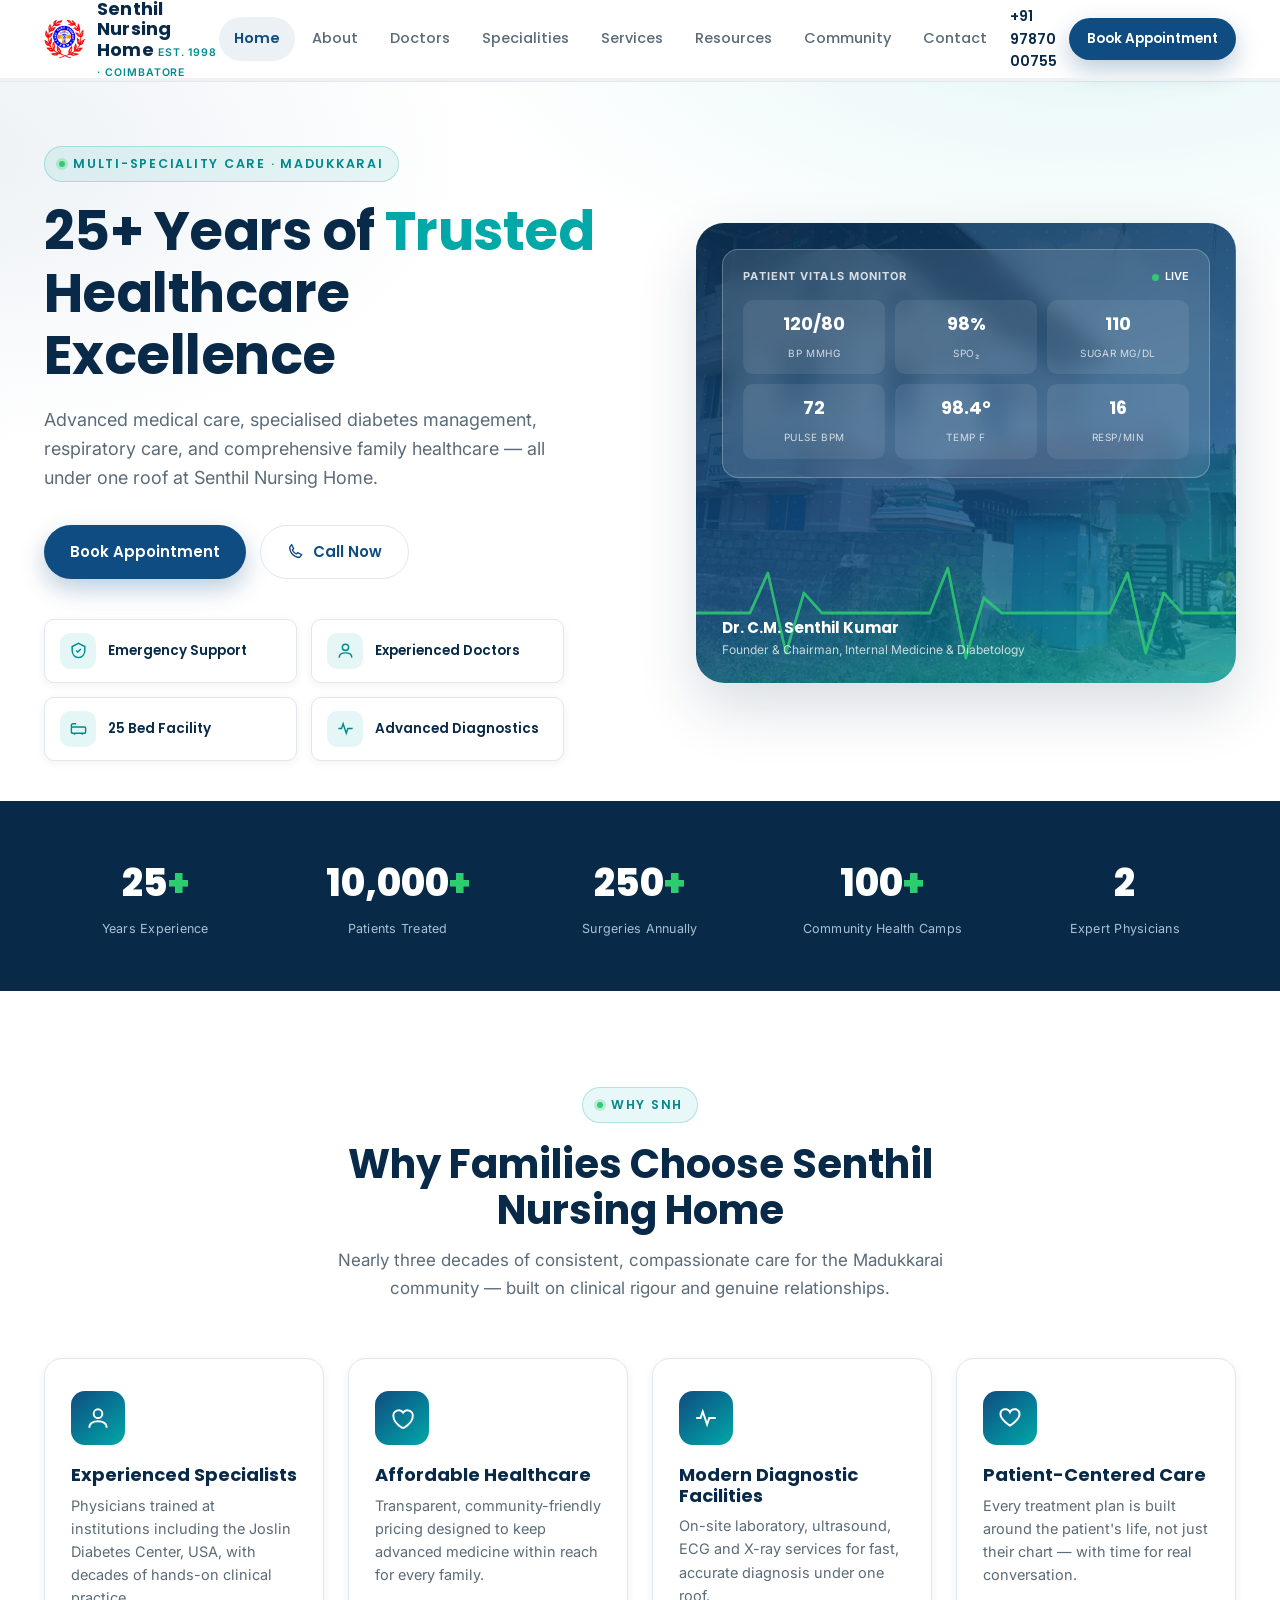
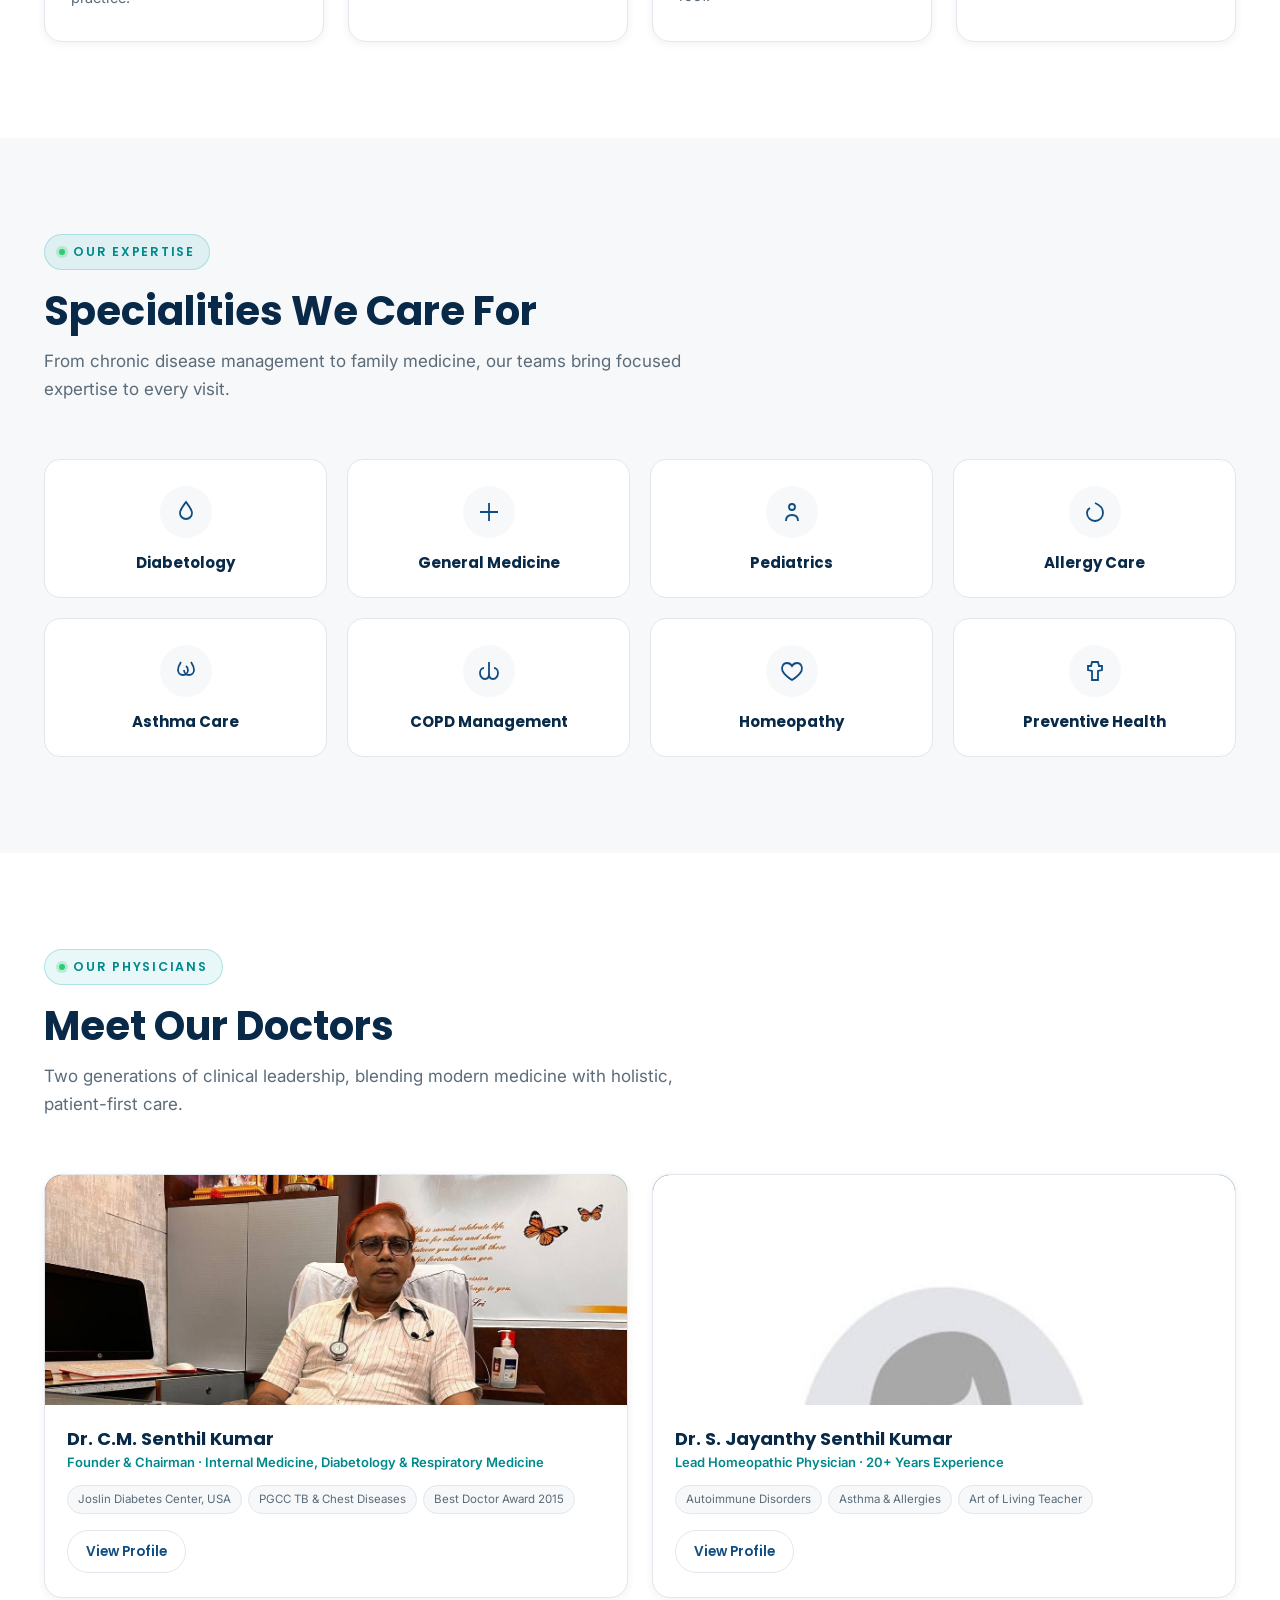
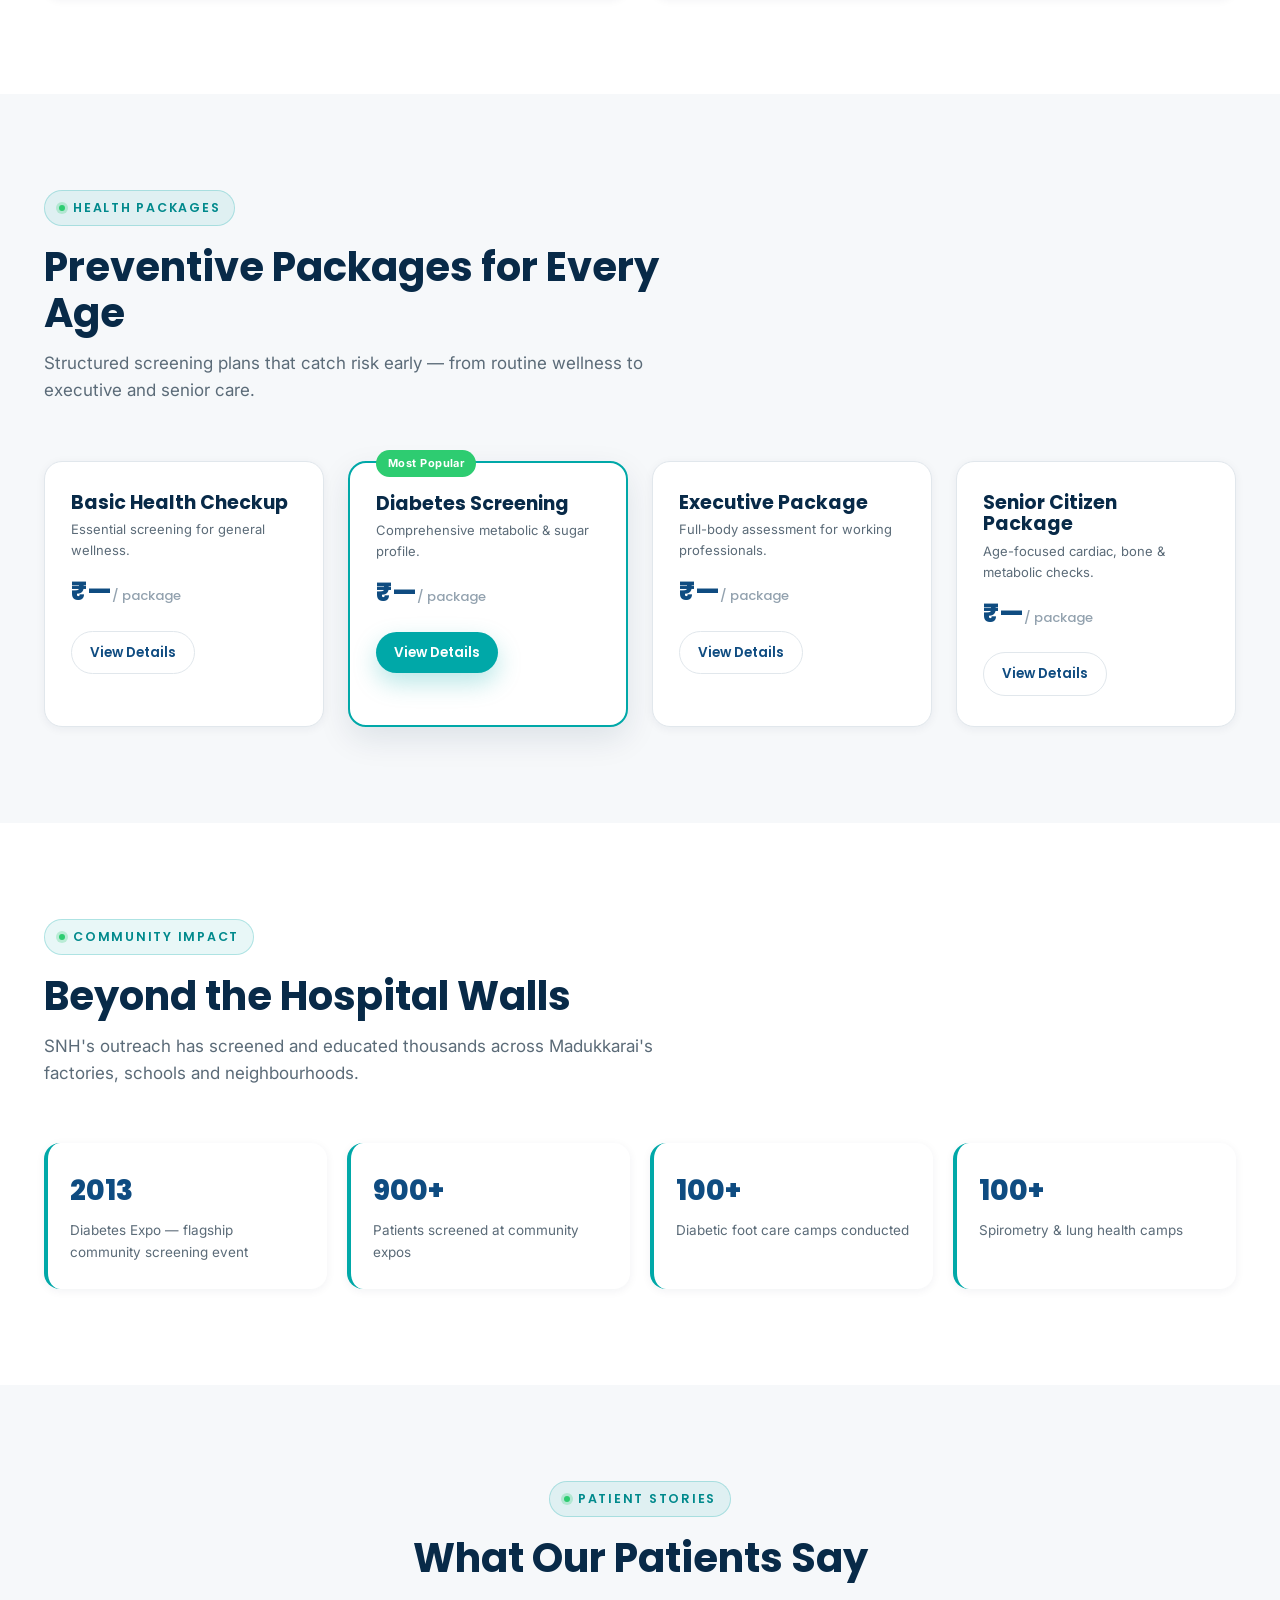
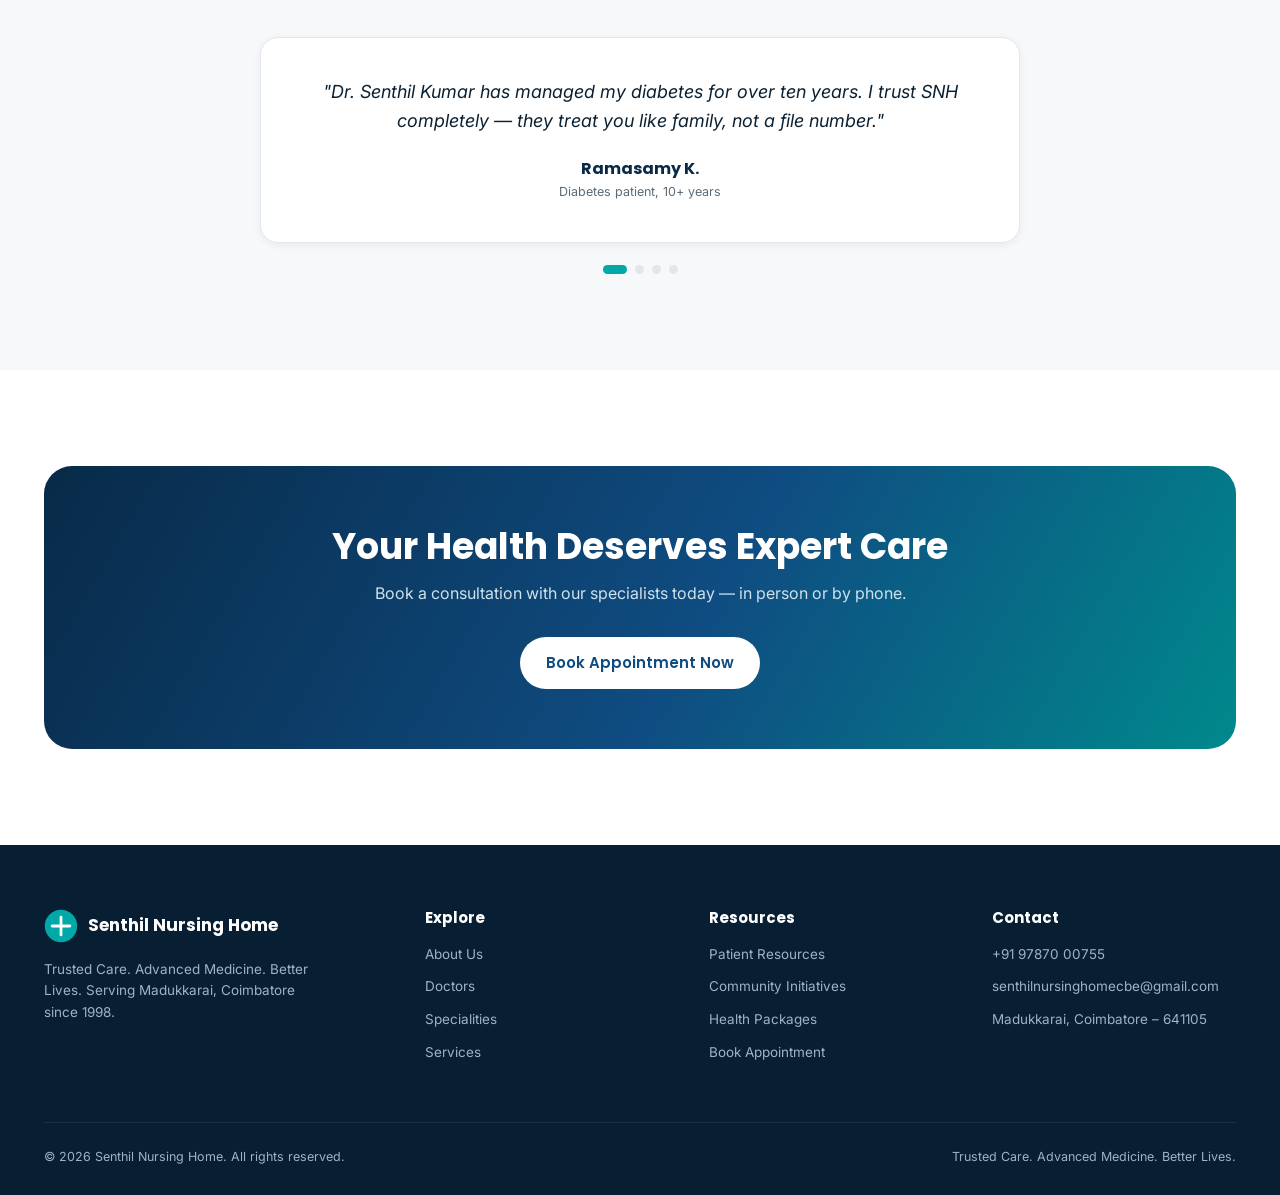
==== commit 51044469: "Rename index-1.html to index.html" ====
--- a/index.html
+++ b/index.html
@@ -3,383 +3,316 @@
 <head>
 <meta charset="UTF-8">
 <meta name="viewport" content="width=device-width, initial-scale=1.0">
-<title>Senthil Nursing Home | Trusted Multi-Speciality Care, Madukkarai Coimbatore</title>
-<meta name="description" content="25+ years of trusted healthcare in Madukkarai, Coimbatore. Diabetology, Internal Medicine, Respiratory Care, Pediatrics, Homeopathy & more at Senthil Nursing Home.">
-<link rel="stylesheet" href="style.css">
+<title>Senthil Nursing Home | Trusted Care. Advanced Medicine. Better Lives.</title>
+<meta name="description" content="Senthil Nursing Home (SNH), Madukkarai, Coimbatore — 25+ years of trusted multi-speciality healthcare in Diabetology, Internal Medicine, Pediatrics, Allergy & Asthma Care, COPD Care and Homeopathy.">
+<link rel="preconnect" href="https://fonts.googleapis.com">
+<link href="https://fonts.googleapis.com/css2?family=Poppins:wght@500;600;700;800&family=Inter:wght@400;500;600;700&display=swap" rel="stylesheet">
+<link rel="stylesheet" href="styles.css">
 </head>
 <body>
-
-<!-- NAV -->
-<nav class="nav">
-  <div class="nav-inner">
+<!-- ================= NAV ================= -->
+<nav class="nav" id="mainNav">
+  <div class="container nav-inner">
     <a href="index.html" class="brand">
-      <div class="brand-mark">
-        <svg viewBox="0 0 24 24" fill="none" stroke="white" stroke-width="2"><path d="M12 2v8M8 6h8M4 14c0-1 1-2 2-2h1l2 4 2-7 2 5h5c1 0 2 1 2 2 0 4-6 8-8 8s-8-4-8-10z"/></svg>
-      </div>
-      <div class="brand-text"><b>Senthil Nursing Home</b><span>SNH &middot; Est. 1998</span></div>
+      <img src="Images/Logo.jpg" alt="Senthil Nursing Home logo" class="brand-mark">
+      <span class="brand-text">
+        <span class="name">Senthil Nursing Home</span>
+        <span class="sub">Est. 1998 · Coimbatore</span>
+      </span>
     </a>
-    <ul class="nav-links">
-      <li><a href="index.html" class="active">Home</a></li>
-      <li><a href="about.html">About</a></li>
-      <li><a href="doctors.html">Doctors</a></li>
-      <li><a href="index.html#specialities">Specialities</a></li>
-      <li><a href="index.html#packages">Health Packages</a></li>
-      <li><a href="index.html#contact">Contact</a></li>
-    </ul>
-    <div class="nav-cta">
-      <a href="tel:+919787000755" class="nav-call">
-        <svg width="16" height="16" viewBox="0 0 24 24" fill="none" stroke="currentColor" stroke-width="2"><path d="M22 16.92v3a2 2 0 0 1-2.18 2 19.79 19.79 0 0 1-8.63-3.07 19.5 19.5 0 0 1-6-6 19.79 19.79 0 0 1-3.07-8.67A2 2 0 0 1 4.11 2h3a2 2 0 0 1 2 1.72c.13.96.36 1.9.7 2.81a2 2 0 0 1-.45 2.11L8.09 9.91a16 16 0 0 0 6 6l1.27-1.27a2 2 0 0 1 2.11-.45c.9.34 1.85.57 2.81.7A2 2 0 0 1 22 16.92z"/></svg>
-        +91 97870 00755
+    <div class="nav-links" id="navLinks">
+      <a href="index.html">Home</a>
+      <a href="about.html">About</a>
+      <a href="doctors.html">Doctors</a>
+      <a href="specialities.html">Specialities</a>
+      <a href="services.html">Services</a>
+      <a href="resources.html">Resources</a>
+      <a href="community.html">Community</a>
+      <a href="contact.html">Contact</a>
+    </div>
+    <div class="nav-actions">
+      <a class="nav-call" href="tel:+919787000755">
+        <svg viewBox="0 0 24 24" fill="none" stroke="currentColor" stroke-width="1.8"><path d="M4 5c0 8.3 6.7 15 15 15l3-4-6-3-2 2c-2.5-1.2-4.8-3.5-6-6l2-2-3-6-3 4z"/></svg>
+        <span>+91 97870 00755</span>
       </a>
-      <a href="#contact" class="btn btn-primary btn-sm">Book Appointment</a>
-      <button class="nav-toggle" aria-label="Menu"><span></span><span></span><span></span></button>
+      <a href="contact.html" class="btn btn-primary btn-sm">Book Appointment</a>
+      <button class="burger" id="burgerBtn" aria-label="Open menu"><span></span></button>
     </div>
   </div>
+  <div class="vitals-track"><div class="vitals-fill" id="vitalsFill"></div></div>
 </nav>
-
-<!-- HERO -->
-<header class="hero">
-  <div class="container hero-grid">
-    <div>
-      <div class="hero-badge">
-        <span class="pulse-dot"></span> 25+ Years &middot; Trusted by Madukkarai &amp; Coimbatore families
-      </div>
-      <h1>Trusted Care. <em>Advanced Medicine.</em> Better Lives.</h1>
-      <p class="lead">Advanced medical care, specialized diabetes management, respiratory care, and comprehensive family healthcare — under one roof, for over 25 years.</p>
-      <div class="hero-actions">
-        <a href="#contact" class="btn btn-primary">Book Appointment</a>
-        <a href="tel:+919787000755" class="btn btn-outline">Call Now &middot; 97870 00755</a>
-      </div>
-      <div class="hero-features">
-        <div class="hf-item"><svg viewBox="0 0 24 24" fill="none" stroke="currentColor" stroke-width="2"><path d="M12 8v8M8 12h8"/><circle cx="12" cy="12" r="10"/></svg><span>Emergency Support</span></div>
-        <div class="hf-item"><svg viewBox="0 0 24 24" fill="none" stroke="currentColor" stroke-width="2"><circle cx="12" cy="8" r="4"/><path d="M4 21c0-4 4-6 8-6s8 2 8 6"/></svg><span>Experienced Doctors</span></div>
-        <div class="hf-item"><svg viewBox="0 0 24 24" fill="none" stroke="currentColor" stroke-width="2"><path d="M3 21V9l9-6 9 6v12M9 21v-6h6v6"/></svg><span>25 Bed Facility</span></div>
-        <div class="hf-item"><svg viewBox="0 0 24 24" fill="none" stroke="currentColor" stroke-width="2"><path d="M4 4h16v12H4z"/><path d="M8 20h8M9 4v4M15 4v4"/></svg><span>Advanced Diagnostics</span></div>
-      </div>
-    </div>
-    <div class="hero-visual">
-      <div class="vitals-card">
-        <div class="vitals-top">
-          <span class="live"><span class="pulse-dot"></span> Live Care Monitoring</span>
-          <span style="font-size:0.72rem; opacity:0.7;">SNH Diabetic &amp; Wellness Center</span>
-        </div>
-        <div class="vitals-readout">
-          <svg class="vitals-line" viewBox="0 0 400 70" preserveAspectRatio="none">
-            <path class="vitals-path" stroke="#2ECC71" d="M0,35 L60,35 L75,10 L90,60 L105,35 L140,35 L155,20 L170,50 L185,35 L400,35"/>
+<div class="mobile-panel" id="mobilePanel">
+  <a href="index.html">Home</a>
+  <a href="about.html">About</a>
+  <a href="doctors.html">Doctors</a>
+  <a href="specialities.html">Specialities</a>
+  <a href="services.html">Services</a>
+  <a href="resources.html">Resources</a>
+  <a href="community.html">Community</a>
+  <a href="contact.html">Contact</a>
+  <div style="margin-top:24px;display:flex;flex-direction:column;gap:12px;">
+    <a href="tel:+919787000755" class="btn btn-outline">Call Now: +91 97870 00755</a>
+    <a href="contact.html" class="btn btn-primary">Book Appointment</a>
+  </div>
+</div>
+<!-- ================= HOME PAGE ================= -->
+
+  <section class="hero">
+    <div class="container hero-grid">
+      <div class="reveal in">
+        <span class="eyebrow">Multi-Speciality Care · Madukkarai</span>
+        <h1>25+ Years of <span class="accent">Trusted</span> Healthcare Excellence</h1>
+        <p class="lead">Advanced medical care, specialised diabetes management, respiratory care, and comprehensive family healthcare — all under one roof at Senthil Nursing Home.</p>
+        <div class="hero-btns">
+          <a href="contact.html" class="btn btn-primary">Book Appointment</a>
+          <a href="tel:+919787000755" class="btn btn-outline">
+            <svg width="16" height="16" viewBox="0 0 24 24" fill="none" stroke="currentColor" stroke-width="2"><path d="M4 5c0 8.3 6.7 15 15 15l3-4-6-3-2 2c-2.5-1.2-4.8-3.5-6-6l2-2-3-6-3 4z"/></svg>
+            Call Now
+          </a>
+        </div>
+        <div class="hero-features">
+          <div class="hf-item"><span class="ic"><svg viewBox="0 0 24 24" fill="none" stroke="currentColor" stroke-width="1.8"><path d="M12 3l8 4v5c0 5-3.5 8.5-8 9-4.5-.5-8-4-8-9V7l8-4z"/><path d="M9 12l2 2 4-4"/></svg></span><span>Emergency Support</span></div>
+          <div class="hf-item"><span class="ic"><svg viewBox="0 0 24 24" fill="none" stroke="currentColor" stroke-width="1.8"><circle cx="12" cy="8" r="4"/><path d="M4 21c0-4 3.6-6 8-6s8 2 8 6"/></svg></span><span>Experienced Doctors</span></div>
+          <div class="hf-item"><span class="ic"><svg viewBox="0 0 24 24" fill="none" stroke="currentColor" stroke-width="1.8"><rect x="3" y="10" width="18" height="8" rx="1.5"/><path d="M3 10V8a2 2 0 012-2h4M7 18v2M17 18v2"/></svg></span><span>25 Bed Facility</span></div>
+          <div class="hf-item"><span class="ic"><svg viewBox="0 0 24 24" fill="none" stroke="currentColor" stroke-width="1.8"><path d="M3 12h4l2-6 4 12 2-6h6"/></svg></span><span>Advanced Diagnostics</span></div>
+        </div>
+      </div>
+
+      <div class="hero-visual reveal in">
+        <div class="grain"></div>
+        <div class="vitals-card">
+          <div class="row1">
+            <span class="tag">Patient Vitals Monitor</span>
+            <span class="live"><span class="dot"></span>LIVE</span>
+          </div>
+          <div class="vitals-grid">
+            <div class="v"><b>120/80</b><span>BP mmHg</span></div>
+            <div class="v"><b>98%</b><span>SpO₂</span></div>
+            <div class="v"><b>110</b><span>Sugar mg/dL</span></div>
+            <div class="v"><b>72</b><span>Pulse bpm</span></div>
+            <div class="v"><b>98.4°</b><span>Temp F</span></div>
+            <div class="v"><b>16</b><span>Resp/min</span></div>
+          </div>
+        </div>
+        <div class="pulse-wrap">
+          <svg class="pulse-svg" viewBox="0 0 600 140" preserveAspectRatio="none">
+            <polyline points="0,70 60,70 80,30 100,110 120,50 140,70 260,70 280,25 300,115 320,55 340,70 460,70 480,30 500,110 520,50 540,70 600,70"
+              fill="none" stroke="#2ECC71" stroke-width="3" stroke-linejoin="round" stroke-linecap="round" opacity=".85"/>
           </svg>
-          <div class="vitals-stats">
-            <div><b>25+</b><span>Years of Care</span></div>
-            <div><b>2</b><span>Expert Physicians</span></div>
-            <div><b>25</b><span>Bed Facility</span></div>
+        </div>
+        <div class="hero-caption">
+          <div class="doc">Dr. C.M. Senthil Kumar</div>
+          <div class="role">Founder &amp; Chairman, Internal Medicine &amp; Diabetology</div>
+        </div>
+      </div>
+    </div>
+  </section>
+
+  <section class="stats-bar">
+    <div class="container stats-grid">
+      <div class="stat reveal"><div class="num" data-count="25" data-suffix="+">0</div><div class="label">Years Experience</div></div>
+      <div class="stat reveal"><div class="num" data-count="10000" data-suffix="+">0</div><div class="label">Patients Treated</div></div>
+      <div class="stat reveal"><div class="num" data-count="250" data-suffix="+">0</div><div class="label">Surgeries Annually</div></div>
+      <div class="stat reveal"><div class="num" data-count="100" data-suffix="+">0</div><div class="label">Community Health Camps</div></div>
+      <div class="stat reveal"><div class="num" data-count="2" data-suffix="">0</div><div class="label">Expert Physicians</div></div>
+    </div>
+  </section>
+
+  <section class="section">
+    <div class="container">
+      <div class="section-head center">
+        <span class="eyebrow" style="margin-left:auto;margin-right:auto;">Why SNH</span>
+        <h2>Why Families Choose Senthil Nursing Home</h2>
+        <p>Nearly three decades of consistent, compassionate care for the Madukkarai community — built on clinical rigour and genuine relationships.</p>
+      </div>
+      <div class="grid-4">
+        <div class="card reveal">
+          <div class="ic-wrap"><svg viewBox="0 0 24 24" fill="none" stroke="#fff" stroke-width="1.8"><circle cx="12" cy="8" r="4"/><path d="M4 21c0-4 3.6-6 8-6s8 2 8 6"/></svg></div>
+          <h4>Experienced Specialists</h4>
+          <p>Physicians trained at institutions including the Joslin Diabetes Center, USA, with decades of hands-on clinical practice.</p>
+        </div>
+        <div class="card reveal">
+          <div class="ic-wrap"><svg viewBox="0 0 24 24" fill="none" stroke="#fff" stroke-width="1.8"><path d="M12 21c-4-2.5-8-6-8-11a5 5 0 019-3 5 5 0 019 3c0 5-4 8.5-8 11z"/></svg></div>
+          <h4>Affordable Healthcare</h4>
+          <p>Transparent, community-friendly pricing designed to keep advanced medicine within reach for every family.</p>
+        </div>
+        <div class="card reveal">
+          <div class="ic-wrap"><svg viewBox="0 0 24 24" fill="none" stroke="#fff" stroke-width="1.8"><path d="M3 12h4l2-6 4 12 2-6h6"/></svg></div>
+          <h4>Modern Diagnostic Facilities</h4>
+          <p>On-site laboratory, ultrasound, ECG and X-ray services for fast, accurate diagnosis under one roof.</p>
+        </div>
+        <div class="card reveal">
+          <div class="ic-wrap"><svg viewBox="0 0 24 24" fill="none" stroke="#fff" stroke-width="1.8"><path d="M20.8 8.6c0 5-8.8 10.4-8.8 10.4S3.2 13.6 3.2 8.6a4.6 4.6 0 018.8-2 4.6 4.6 0 018.8 2z"/></svg></div>
+          <h4>Patient-Centered Care</h4>
+          <p>Every treatment plan is built around the patient's life, not just their chart — with time for real conversation.</p>
+        </div>
+      </div>
+    </div>
+  </section>
+
+  <section class="section bg-soft">
+    <div class="container">
+      <div class="section-head">
+        <span class="eyebrow">Our Expertise</span>
+        <h2>Specialities We Care For</h2>
+        <p>From chronic disease management to family medicine, our teams bring focused expertise to every visit.</p>
+      </div>
+      <div class="spec-grid">
+        <a class="spec-tile reveal" href="specialities.html#diabetology"><div class="ic"><svg viewBox="0 0 24 24" fill="none" stroke="#0F4C81" stroke-width="1.8"><path d="M12 2c3 4 6 7.5 6 11a6 6 0 01-12 0c0-3.5 3-7 6-11z"/></svg></div><h4>Diabetology</h4></a>
+        <a class="spec-tile reveal" href="specialities.html#general"><div class="ic"><svg viewBox="0 0 24 24" fill="none" stroke="#0F4C81" stroke-width="1.8"><path d="M3 12h18M12 3v18"/></svg></div><h4>General Medicine</h4></a>
+        <a class="spec-tile reveal" href="specialities.html#pediatrics"><div class="ic"><svg viewBox="0 0 24 24" fill="none" stroke="#0F4C81" stroke-width="1.8"><circle cx="12" cy="7" r="3"/><path d="M6 21c0-4 2.7-6 6-6s6 2 6 6"/></svg></div><h4>Pediatrics</h4></a>
+        <a class="spec-tile reveal" href="specialities.html#allergy"><div class="ic"><svg viewBox="0 0 24 24" fill="none" stroke="#0F4C81" stroke-width="1.8"><path d="M12 3c5 2 8 6 8 10a8 8 0 01-16 0c0-2 1-4 3-5"/></svg></div><h4>Allergy Care</h4></a>
+        <a class="spec-tile reveal" href="specialities.html#allergy"><div class="ic"><svg viewBox="0 0 24 24" fill="none" stroke="#0F4C81" stroke-width="1.8"><path d="M7 3c-2 3-3 5-3 8a5 5 0 0010 0c0-1.5-.6-3-2-4M17 3c2 3 3 5 3 8a5 5 0 01-10 0"/></svg></div><h4>Asthma Care</h4></a>
+        <a class="spec-tile reveal" href="specialities.html#copd"><div class="ic"><svg viewBox="0 0 24 24" fill="none" stroke="#0F4C81" stroke-width="1.8"><path d="M12 3v6M7 9c-2 0-4 2-4 5s2 6 5 6 4-2 4-5V9M17 9c2 0 4 2 4 5s-2 6-5 6-4-2-4-5V9"/></svg></div><h4>COPD Management</h4></a>
+        <a class="spec-tile reveal" href="specialities.html#homeo"><div class="ic"><svg viewBox="0 0 24 24" fill="none" stroke="#0F4C81" stroke-width="1.8"><path d="M12 21s-7-4.4-9.5-9C1 8.3 3 4 7 4c2 0 4 1.2 5 3 1-1.8 3-3 5-3 4 0 6 4.3 4.5 8-2.5 4.6-9.5 9-9.5 9z"/></svg></div><h4>Homeopathy</h4></a>
+        <a class="spec-tile reveal" href="services.html"><div class="ic"><svg viewBox="0 0 24 24" fill="none" stroke="#0F4C81" stroke-width="1.8"><path d="M9 3h6l1 4h3v4l-4 1v9H9v-9l-4-1V7h3l1-4z"/></svg></div><h4>Preventive Health</h4></a>
+      </div>
+    </div>
+  </section>
+
+  <section class="section">
+    <div class="container">
+      <div class="section-head">
+        <span class="eyebrow">Our Physicians</span>
+        <h2>Meet Our Doctors</h2>
+        <p>Two generations of clinical leadership, blending modern medicine with holistic, patient-first care.</p>
+      </div>
+      <div class="grid-2">
+        <div class="doc-card reveal">
+          <div class="doc-photo"><img src="Images/dr.%20senthil%20kumar.jpg" alt="Dr. C.M. Senthil Kumar"></div>
+          <div class="doc-body">
+            <h4>Dr. C.M. Senthil Kumar</h4>
+            <div class="role">Founder &amp; Chairman · Internal Medicine, Diabetology &amp; Respiratory Medicine</div>
+            <div class="tags"><span>Joslin Diabetes Center, USA</span><span>PGCC TB &amp; Chest Diseases</span><span>Best Doctor Award 2015</span></div>
+            <a href="doctors.html" class="btn btn-outline btn-sm">View Profile</a>
           </div>
         </div>
-      </div>
-      <div class="floating-card">
-        <div class="ico"><svg viewBox="0 0 24 24" fill="none" stroke="white" stroke-width="2"><path d="M22 11.08V12a10 10 0 1 1-5.93-9.14"/><path d="M22 4 12 14.01l-3-3"/></svg></div>
-        <div><b>10,000+ Patients</b><span>Treated since 1998</span></div>
-      </div>
-    </div>
-  </div>
-</header>
-
-<!-- STATS BAND -->
-<section class="stats-band">
-  <div class="container stats-grid">
-    <div class="reveal"><div class="stat-num"><span data-count="25" data-suffix="+">0</span></div><div class="stat-label">Years Experience</div></div>
-    <div class="reveal"><div class="stat-num"><span data-count="10000" data-suffix="+">0</span></div><div class="stat-label">Patients Treated</div></div>
-    <div class="reveal"><div class="stat-num"><span data-count="250" data-suffix="+">0</span></div><div class="stat-label">Surgeries Annually</div></div>
-    <div class="reveal"><div class="stat-num"><span data-count="100" data-suffix="+">0</span></div><div class="stat-label">Community Health Camps</div></div>
-    <div class="reveal"><div class="stat-num"><span data-count="2">0</span></div><div class="stat-label">Expert Physicians</div></div>
-  </div>
-</section>
-
-<!-- WHY CHOOSE SNH -->
-<section class="section-pad">
-  <div class="container">
-    <div class="center max-w reveal">
-      <div class="eyebrow" style="justify-content:center;">Why Families Choose SNH</div>
-      <h2 style="font-size:2.1rem; margin-bottom:14px;">Care That Feels Personal, Backed by Clinical Rigor</h2>
-      <p style="color:var(--ink-soft);">A quarter-century of medicine practiced the way it should be — attentive, affordable, and close to home.</p>
-    </div>
-    <div class="grid-4" style="margin-top:48px;">
-      <div class="card reveal">
-        <div class="ico-wrap"><svg viewBox="0 0 24 24" fill="none" stroke="currentColor" stroke-width="2"><circle cx="12" cy="8" r="4"/><path d="M4 21c0-4 4-6 8-6s8 2 8 6"/></svg></div>
-        <h4>Experienced Specialists</h4>
-        <p>Physicians trained at institutions including the Joslin Diabetes Center, USA — bringing global standards to local care.</p>
-      </div>
-      <div class="card reveal">
-        <div class="ico-wrap"><svg viewBox="0 0 24 24" fill="none" stroke="currentColor" stroke-width="2"><path d="M12 1v22M17 5H9.5a3.5 3.5 0 0 0 0 7h5a3.5 3.5 0 0 1 0 7H6"/></svg></div>
-        <h4>Affordable Healthcare</h4>
-        <p>Transparent pricing and community-first packages, so advanced care never means an impossible bill.</p>
-      </div>
-      <div class="card reveal">
-        <div class="ico-wrap"><svg viewBox="0 0 24 24" fill="none" stroke="currentColor" stroke-width="2"><rect x="3" y="3" width="18" height="18" rx="3"/><path d="M8 12h8M12 8v8"/></svg></div>
-        <h4>Modern Diagnostic Facilities</h4>
-        <p>On-site ultrasound, laboratory, ECG and imaging — accurate answers without referral delays.</p>
-      </div>
-      <div class="card reveal">
-        <div class="ico-wrap"><svg viewBox="0 0 24 24" fill="none" stroke="currentColor" stroke-width="2"><path d="M20.8 4.6a5.5 5.5 0 0 0-7.8 0L12 5.6l-1-1a5.5 5.5 0 1 0-7.8 7.8l1 1L12 21l7.8-7.6 1-1a5.5 5.5 0 0 0 0-7.8z"/></svg></div>
-        <h4>Patient-Centered Care</h4>
-        <p>Every treatment plan starts with listening — from routine checkups to chronic disease management.</p>
-      </div>
-    </div>
-  </div>
-</section>
-
-<!-- SPECIALITIES -->
-<section class="section-pad" id="specialities" style="background:var(--gray);">
-  <div class="container">
-    <div class="center max-w reveal">
-      <div class="eyebrow" style="justify-content:center;">Our Specialities</div>
-      <h2 style="font-size:2.1rem; margin-bottom:14px;">Comprehensive Care, One Institution</h2>
-      <p style="color:var(--ink-soft);">From chronic disease management to preventive wellness — SNH covers the full arc of family health.</p>
-    </div>
-    <div class="grid-4" style="margin-top:48px;">
-      <div class="spec-card reveal"><div class="ico-wrap"><svg viewBox="0 0 24 24" fill="none" stroke="currentColor" stroke-width="2"><path d="M12 2C8 6 6 9.5 6 13a6 6 0 0 0 12 0c0-3.5-2-7-6-11z"/></svg></div><h4>Diabetology</h4><p>Dedicated diabetic center &amp; rural research.</p></div>
-      <div class="spec-card reveal"><div class="ico-wrap"><svg viewBox="0 0 24 24" fill="none" stroke="currentColor" stroke-width="2"><path d="M22 12h-4l-3 9L9 3l-3 9H2"/></svg></div><h4>General Medicine</h4><p>Comprehensive internal medicine care.</p></div>
-      <div class="spec-card reveal"><div class="ico-wrap"><svg viewBox="0 0 24 24" fill="none" stroke="currentColor" stroke-width="2"><path d="M9 12a3 3 0 1 0 6 0c0-2-3-6-3-6s-3 4-3 6zM5 21h14"/></svg></div><h4>Pediatrics</h4><p>Gentle, thorough care for children.</p></div>
-      <div class="spec-card reveal"><div class="ico-wrap"><svg viewBox="0 0 24 24" fill="none" stroke="currentColor" stroke-width="2"><path d="M12 2v4M12 18v4M4.9 4.9l2.8 2.8M16.3 16.3l2.8 2.8M2 12h4M18 12h4M4.9 19.1l2.8-2.8M16.3 7.7l2.8-2.8"/></svg></div><h4>Allergy Care</h4><p>Precise evaluation &amp; management.</p></div>
-      <div class="spec-card reveal"><div class="ico-wrap"><svg viewBox="0 0 24 24" fill="none" stroke="currentColor" stroke-width="2"><path d="M6 2v6a6 6 0 0 0 12 0V2M6 20h12M12 14v6"/></svg></div><h4>Asthma Care</h4><p>Spirometry-guided treatment plans.</p></div>
-      <div class="spec-card reveal"><div class="ico-wrap"><svg viewBox="0 0 24 24" fill="none" stroke="currentColor" stroke-width="2"><path d="M6 4v6a6 6 0 0 0 12 0V4M9 20h6"/></svg></div><h4>COPD Management</h4><p>Long-term pulmonary care &amp; monitoring.</p></div>
-      <div class="spec-card reveal"><div class="ico-wrap"><svg viewBox="0 0 24 24" fill="none" stroke="currentColor" stroke-width="2"><path d="M12 2C8 6 6 9.5 6 13a6 6 0 0 0 12 0c0-3.5-2-7-6-11z" opacity="0.5"/><path d="M9 13a3 3 0 0 0 3 3"/></svg></div><h4>Homeopathy</h4><p>Holistic care for chronic conditions.</p></div>
-      <div class="spec-card reveal"><div class="ico-wrap"><svg viewBox="0 0 24 24" fill="none" stroke="currentColor" stroke-width="2"><path d="M12 22s8-4.5 8-11V5l-8-3-8 3v6c0 6.5 8 11 8 11z"/></svg></div><h4>Preventive Health</h4><p>Screenings that catch issues early.</p></div>
-    </div>
-  </div>
-</section>
-
-<!-- DOCTORS PREVIEW -->
-<section class="section-pad">
-  <div class="container">
-    <div class="center max-w reveal">
-      <div class="eyebrow" style="justify-content:center;">Meet Our Doctors</div>
-      <h2 style="font-size:2.1rem;">Led by Physicians You Can Trust</h2>
-    </div>
-    <div class="grid-2" style="margin-top:48px; max-width:820px; margin-left:auto; margin-right:auto;">
-      <div class="doc-card reveal">
-        <div class="doc-photo"><span>CS</span><div class="tag">Founder &amp; Chairman</div></div>
-        <div class="doc-body">
-          <h4>Dr. C.M. Senthil Kumar</h4>
-          <div class="doc-role">Internal Medicine &middot; Diabetology &middot; Respiratory Medicine</div>
-          <p>Trained at the Joslin Diabetes Center, USA. Best Doctor Award 2015. 25+ years treating Madukkarai families.</p>
-          <a href="doctors.html" class="btn btn-outline btn-sm">View Profile</a>
-        </div>
-      </div>
-      <div class="doc-card reveal">
-        <div class="doc-photo" style="background:linear-gradient(150deg, var(--emerald), var(--teal));"><span>JS</span><div class="tag">Lead Homeopathic Physician</div></div>
-        <div class="doc-body">
-          <h4>Dr. S. Jayanthy Senthil Kumar</h4>
-          <div class="doc-role">Autoimmune &middot; Asthma &middot; Allergy &middot; Psoriasis</div>
-          <p>20+ years of homeopathic practice. Art of Living teacher &amp; wellness educator.</p>
-          <a href="doctors.html" class="btn btn-outline btn-sm">View Profile</a>
-        </div>
-      </div>
-    </div>
-  </div>
-</section>
-
-<!-- HEALTH PACKAGES -->
-<section class="section-pad" id="packages" style="background:var(--gray);">
-  <div class="container">
-    <div class="center max-w reveal">
-      <div class="eyebrow" style="justify-content:center;">Health Packages</div>
-      <h2 style="font-size:2.1rem;">Preventive Checkups, Built Around You</h2>
-    </div>
-    <div class="grid-4" style="margin-top:48px;">
-      <div class="pkg-card reveal">
-        <h4>Basic Health Checkup</h4>
-        <div class="pkg-note">Essential screening</div>
-        <ul>
-          <li><svg viewBox="0 0 24 24" fill="none" stroke="currentColor" stroke-width="2"><path d="M20 6 9 17l-5-5"/></svg>Blood pressure &amp; sugar</li>
-          <li><svg viewBox="0 0 24 24" fill="none" stroke="currentColor" stroke-width="2"><path d="M20 6 9 17l-5-5"/></svg>Complete blood count</li>
-          <li><svg viewBox="0 0 24 24" fill="none" stroke="currentColor" stroke-width="2"><path d="M20 6 9 17l-5-5"/></svg>Physician consultation</li>
-        </ul>
-        <a href="#contact" class="btn btn-outline btn-sm" style="width:100%;">Enquire &amp; Book</a>
-      </div>
-      <div class="pkg-card featured reveal">
-        <div class="pkg-ribbon">Most Booked</div>
-        <h4>Diabetes Screening</h4>
-        <div class="pkg-note">SNH's core specialty</div>
-        <ul>
-          <li><svg viewBox="0 0 24 24" fill="none" stroke="currentColor" stroke-width="2"><path d="M20 6 9 17l-5-5"/></svg>HbA1c &amp; fasting glucose</li>
-          <li><svg viewBox="0 0 24 24" fill="none" stroke="currentColor" stroke-width="2"><path d="M20 6 9 17l-5-5"/></svg>Diabetic foot check</li>
-          <li><svg viewBox="0 0 24 24" fill="none" stroke="currentColor" stroke-width="2"><path d="M20 6 9 17l-5-5"/></svg>Lifestyle counseling</li>
-        </ul>
-        <a href="#contact" class="btn btn-primary btn-sm" style="width:100%;">Enquire &amp; Book</a>
-      </div>
-      <div class="pkg-card reveal">
-        <h4>Executive Package</h4>
-        <div class="pkg-note">Comprehensive workup</div>
-        <ul>
-          <li><svg viewBox="0 0 24 24" fill="none" stroke="currentColor" stroke-width="2"><path d="M20 6 9 17l-5-5"/></svg>Full-body screening</li>
-          <li><svg viewBox="0 0 24 24" fill="none" stroke="currentColor" stroke-width="2"><path d="M20 6 9 17l-5-5"/></svg>ECG &amp; ultrasound</li>
-          <li><svg viewBox="0 0 24 24" fill="none" stroke="currentColor" stroke-width="2"><path d="M20 6 9 17l-5-5"/></svg>Detailed report review</li>
-        </ul>
-        <a href="#contact" class="btn btn-outline btn-sm" style="width:100%;">Enquire &amp; Book</a>
-      </div>
-      <div class="pkg-card reveal">
-        <h4>Senior Citizen Package</h4>
-        <div class="pkg-note">Age-focused care</div>
-        <ul>
-          <li><svg viewBox="0 0 24 24" fill="none" stroke="currentColor" stroke-width="2"><path d="M20 6 9 17l-5-5"/></svg>Cardiac &amp; bone health</li>
-          <li><svg viewBox="0 0 24 24" fill="none" stroke="currentColor" stroke-width="2"><path d="M20 6 9 17l-5-5"/></svg>Vision &amp; hearing check</li>
-          <li><svg viewBox="0 0 24 24" fill="none" stroke="currentColor" stroke-width="2"><path d="M20 6 9 17l-5-5"/></svg>Chronic disease review</li>
-        </ul>
-        <a href="#contact" class="btn btn-outline btn-sm" style="width:100%;">Enquire &amp; Book</a>
-      </div>
-    </div>
-    <p class="center" style="margin-top:24px; font-size:0.82rem; color:var(--ink-soft);">Pricing shared on enquiry &middot; <a href="#contact" style="color:var(--teal); font-weight:600;">Contact us for current rates</a></p>
-  </div>
-</section>
-
-<!-- COMMUNITY IMPACT -->
-<section class="section-pad impact-band">
-  <div class="container">
-    <div class="center max-w reveal">
-      <div class="eyebrow" style="justify-content:center;">Community Impact</div>
-      <h2 style="font-size:2.1rem;">Beyond the Hospital Walls</h2>
-      <p style="color:var(--ink-soft);">SNH has taken preventive healthcare directly into Madukkarai's homes, schools and factories.</p>
-    </div>
-    <div class="grid-4" style="margin-top:44px;">
-      <div class="impact-card reveal"><b>2013</b><span>Diabetes Expo</span></div>
-      <div class="impact-card reveal"><b>900+</b><span>Patients Screened</span></div>
-      <div class="impact-card reveal"><b>100+</b><span>Foot Care Camps</span></div>
-      <div class="impact-card reveal"><b>100+</b><span>Spirometry Camps</span></div>
-    </div>
-  </div>
-</section>
-
-<!-- TESTIMONIALS -->
-<section class="section-pad">
-  <div class="container">
-    <div class="center max-w reveal">
-      <div class="eyebrow" style="justify-content:center;">Patient Stories</div>
-      <h2 style="font-size:2.1rem;">What Our Patients Say</h2>
-    </div>
-    <div class="testi-track" style="margin-top:44px;">
-      <div class="testi-card reveal">
-        <div class="testi-stars">★★★★★</div>
-        <p>Dr. Senthil Kumar has managed my diabetes for over ten years. The foot care camps alone have made a real difference for my family.</p>
-        <div class="testi-who"><div class="avatar">R</div><div><b>Ramesh K.</b><span>Patient since 2014</span></div></div>
-      </div>
-      <div class="testi-card reveal">
-        <div class="testi-stars">★★★★★</div>
-        <p>Dr. Jayanthy's homeopathic treatment cleared a psoriasis condition nothing else had touched. Genuinely grateful.</p>
-        <div class="testi-who"><div class="avatar">M</div><div><b>Meena S.</b><span>Patient since 2019</span></div></div>
-      </div>
-      <div class="testi-card reveal">
-        <div class="testi-stars">★★★★★</div>
-        <p>Our whole family comes here — from my son's asthma checkups to my mother's senior care package. One trusted place for everyone.</p>
-        <div class="testi-who"><div class="avatar">V</div><div><b>Vijayalakshmi P.</b><span>Patient since 2011</span></div></div>
-      </div>
-    </div>
-  </div>
-</section>
-
-<!-- CTA BANNER -->
-<section class="container" style="padding-bottom:0;">
-  <div class="cta-banner reveal">
-    <h2>Your Health Deserves Expert Care</h2>
-    <p>25+ years of trusted medicine, one appointment away.</p>
-    <div class="cta-actions">
-      <a href="#contact" class="btn btn-ghost-white">Book Appointment Now</a>
-      <a href="tel:+919787000755" class="btn btn-primary">Call +91 97870 00755</a>
-    </div>
-  </div>
-</section>
-
-<!-- CONTACT -->
-<section class="section-pad" id="contact">
-  <div class="container">
-    <div class="center max-w reveal">
-      <div class="eyebrow" style="justify-content:center;">Get In Touch</div>
-      <h2 style="font-size:2.1rem;">Book Your Appointment</h2>
-      <p style="color:var(--ink-soft);">Mon–Sat 9:00 AM – 10:00 PM &middot; Sun 9:00 AM – 3:00 PM</p>
-    </div>
-    <div class="contact-grid" style="margin-top:44px;">
-      <div class="contact-info-card reveal">
-        <h3>Contact Information</h3>
-        <div class="ci-row">
-          <svg viewBox="0 0 24 24" fill="none" stroke="currentColor" stroke-width="2"><path d="M22 16.92v3a2 2 0 0 1-2.18 2 19.79 19.79 0 0 1-8.63-3.07 19.5 19.5 0 0 1-6-6A19.79 19.79 0 0 1 2.12 4.18 2 2 0 0 1 4.1 2h3a2 2 0 0 1 2 1.72c.13.96.36 1.9.7 2.81a2 2 0 0 1-.45 2.11L8.09 9.91a16 16 0 0 0 6 6l1.27-1.27a2 2 0 0 1 2.11-.45c.9.34 1.85.57 2.81.7A2 2 0 0 1 22 16.92z"/></svg>
-          <div><b>+91 97870 00755</b><span>Available during working hours</span></div>
-        </div>
-        <div class="ci-row">
-          <svg viewBox="0 0 24 24" fill="none" stroke="currentColor" stroke-width="2"><path d="M4 4h16v16H4z"/><path d="m4 4 8 8 8-8"/></svg>
-          <div><b>senthilnursinghomecbe@gmail.com</b><span>Email for records &amp; enquiries</span></div>
-        </div>
-        <div class="ci-row">
-          <svg viewBox="0 0 24 24" fill="none" stroke="currentColor" stroke-width="2"><path d="M21 10c0 7-9 12-9 12s-9-5-9-12a9 9 0 0 1 18 0z"/><circle cx="12" cy="10" r="3"/></svg>
-          <div><b>Madukkarai, Coimbatore</b><span>Tamil Nadu – 641105</span></div>
-        </div>
-        <div class="ci-row">
-          <svg viewBox="0 0 24 24" fill="none" stroke="currentColor" stroke-width="2"><circle cx="12" cy="12" r="10"/><path d="M12 6v6l4 2"/></svg>
-          <div><b>Mon–Sat: 9 AM – 10 PM</b><span>Sunday: 9 AM – 3 PM</span></div>
-        </div>
-        <div class="map-frame">
-          <iframe src="https://www.google.com/maps?q=Senthil+Nursing+Home+Madukkarai+Coimbatore&output=embed" loading="lazy" title="SNH Location"></iframe>
-        </div>
-      </div>
-
-      <div class="form-card reveal">
-        <form name="snh-appointment" method="POST" data-netlify="true" netlify-honeypot="hp-field">
-          <input type="hidden" name="form-name" value="snh-appointment">
-          <p class="hp-field"><label>Don't fill this out: <input name="hp-field"></label></p>
-          <div class="form-grid">
-            <div class="field"><label>Full Name</label><input type="text" name="name" required></div>
-            <div class="field"><label>Age</label><input type="number" name="age" min="0" required></div>
-            <div class="field"><label>Gender</label>
-              <select name="gender" required><option value="">Select</option><option>Male</option><option>Female</option><option>Other</option></select>
-            </div>
-            <div class="field"><label>Phone Number</label><input type="tel" name="phone" required></div>
-            <div class="field"><label>Email</label><input type="email" name="email"></div>
-            <div class="field"><label>Preferred Doctor</label>
-              <select name="doctor"><option value="">No preference</option><option>Dr. C.M. Senthil Kumar</option><option>Dr. S. Jayanthy Senthil Kumar</option></select>
-            </div>
-            <div class="field"><label>Speciality</label>
-              <select name="speciality"><option value="">Select</option><option>Diabetology</option><option>General Medicine</option><option>Pediatrics</option><option>Allergy Care</option><option>Asthma Care</option><option>COPD Management</option><option>Homeopathy</option><option>Preventive Health</option></select>
-            </div>
-            <div class="field"><label>Preferred Date</label><input type="date" name="date"></div>
-            <div class="field"><label>Preferred Time</label><input type="time" name="time"></div>
-            <div class="field full"><label>Symptoms / Notes</label><textarea name="symptoms" rows="3"></textarea></div>
+        <div class="doc-card reveal">
+          <div class="doc-photo"><img src="Images/Dr.%20S.%20Jayanthy%20Senthil%20Kumar.jpg" alt="Dr. S. Jayanthy Senthil Kumar"></div>
+          <div class="doc-body">
+            <h4>Dr. S. Jayanthy Senthil Kumar</h4>
+            <div class="role">Lead Homeopathic Physician · 20+ Years Experience</div>
+            <div class="tags"><span>Autoimmune Disorders</span><span>Asthma &amp; Allergies</span><span>Art of Living Teacher</span></div>
+            <a href="doctors.html" class="btn btn-outline btn-sm">View Profile</a>
           </div>
-          <button type="submit" class="btn btn-primary" style="width:100%; margin-top:20px;">Request Appointment</button>
-          <p class="form-note">Your information is used only to schedule and confirm your visit. We'll call to confirm your slot.</p>
-        </form>
-      </div>
-    </div>
-  </div>
-</section>
-
-<!-- FOOTER -->
+        </div>
+      </div>
+    </div>
+  </section>
+
+  <section class="section bg-soft">
+    <div class="container">
+      <div class="section-head">
+        <span class="eyebrow">Health Packages</span>
+        <h2>Preventive Packages for Every Age</h2>
+        <p>Structured screening plans that catch risk early — from routine wellness to executive and senior care.</p>
+      </div>
+      <div class="grid-4">
+        <div class="pkg-card reveal"><h4>Basic Health Checkup</h4><p style="font-size:13px;color:var(--gray-600)">Essential screening for general wellness.</p><div class="pkg-price">₹—<span>/ package</span></div><a href="services.html#health-packages" class="btn btn-outline btn-sm">View Details</a></div>
+        <div class="pkg-card featured reveal"><span class="pkg-badge">Most Popular</span><h4>Diabetes Screening</h4><p style="font-size:13px;color:var(--gray-600)">Comprehensive metabolic &amp; sugar profile.</p><div class="pkg-price">₹—<span>/ package</span></div><a href="services.html#health-packages" class="btn btn-teal btn-sm">View Details</a></div>
+        <div class="pkg-card reveal"><h4>Executive Package</h4><p style="font-size:13px;color:var(--gray-600)">Full-body assessment for working professionals.</p><div class="pkg-price">₹—<span>/ package</span></div><a href="services.html#health-packages" class="btn btn-outline btn-sm">View Details</a></div>
+        <div class="pkg-card reveal"><h4>Senior Citizen Package</h4><p style="font-size:13px;color:var(--gray-600)">Age-focused cardiac, bone &amp; metabolic checks.</p><div class="pkg-price">₹—<span>/ package</span></div><a href="services.html#health-packages" class="btn btn-outline btn-sm">View Details</a></div>
+      </div>
+    </div>
+  </section>
+
+  <section class="section">
+    <div class="container">
+      <div class="section-head">
+        <span class="eyebrow">Community Impact</span>
+        <h2>Beyond the Hospital Walls</h2>
+        <p>SNH's outreach has screened and educated thousands across Madukkarai's factories, schools and neighbourhoods.</p>
+      </div>
+      <div class="impact-grid">
+        <div class="impact-card reveal"><div class="num">2013</div><p>Diabetes Expo — flagship community screening event</p></div>
+        <div class="impact-card reveal"><div class="num">900+</div><p>Patients screened at community expos</p></div>
+        <div class="impact-card reveal"><div class="num">100+</div><p>Diabetic foot care camps conducted</p></div>
+        <div class="impact-card reveal"><div class="num">100+</div><p>Spirometry &amp; lung health camps</p></div>
+      </div>
+    </div>
+  </section>
+
+  <section class="section bg-soft">
+    <div class="container">
+      <div class="section-head center">
+        <span class="eyebrow" style="margin-left:auto;margin-right:auto;">Patient Stories</span>
+        <h2>What Our Patients Say</h2>
+      </div>
+      <div class="testi-wrap">
+        <div class="testi-slide active">
+          <p class="quote">"Dr. Senthil Kumar has managed my diabetes for over ten years. I trust SNH completely — they treat you like family, not a file number."</p>
+          <div class="who">Ramasamy K.</div><div class="rel">Diabetes patient, 10+ years</div>
+        </div>
+        <div class="testi-slide">
+          <p class="quote">"The foot care camp caught a problem early that could have become serious. This kind of community care is rare to find."</p>
+          <div class="who">Meenakshi S.</div><div class="rel">Community camp attendee</div>
+        </div>
+        <div class="testi-slide">
+          <p class="quote">"My son's asthma is finally under control thanks to the respiratory team here. Clear guidance, no rushed appointments."</p>
+          <div class="who">Prakash V.</div><div class="rel">Parent, pediatric patient</div>
+        </div>
+        <div class="testi-slide">
+          <p class="quote">"Dr. Jayanthy's homeopathic approach alongside conventional treatment made a real difference for my psoriasis."</p>
+          <div class="who">Lakshmi N.</div><div class="rel">Homeopathy patient</div>
+        </div>
+        <div class="testi-nav" id="testiNav"></div>
+      </div>
+    </div>
+  </section>
+
+  <section class="section">
+    <div class="container">
+      <div class="cta-banner reveal">
+        <h2>Your Health Deserves Expert Care</h2>
+        <p>Book a consultation with our specialists today — in person or by phone.</p>
+        <a href="contact.html" class="btn btn-white">Book Appointment Now</a>
+      </div>
+    </div>
+  </section>
+<!-- ================= FOOTER ================= -->
 <footer>
   <div class="container">
-    <div class="footer-grid">
+    <div class="foot-grid">
       <div>
-        <div class="brand" style="margin-bottom:14px;">
-          <div class="brand-mark"><svg viewBox="0 0 24 24" fill="none" stroke="white" stroke-width="2"><path d="M12 2v8M8 6h8M4 14c0-1 1-2 2-2h1l2 4 2-7 2 5h5c1 0 2 1 2 2 0 4-6 8-8 8s-8-4-8-10z"/></svg></div>
-          <div class="brand-text"><b style="color:white;">Senthil Nursing Home</b><span>Trusted Care Since 1998</span></div>
-        </div>
-        <p style="font-size:0.86rem; max-width:280px;">Multi-speciality healthcare institution serving Madukkarai and Coimbatore with 25+ years of clinical excellence.</p>
+        <div class="foot-brand">
+          <svg width="34" height="34" viewBox="0 0 42 42" fill="none"><circle cx="21" cy="21" r="20" fill="#00A8A8"/><path d="M21 10v22M10 21h22" stroke="#fff" stroke-width="3.4" stroke-linecap="round"/></svg>
+          <span class="name">Senthil Nursing Home</span>
+        </div>
+        <p style="font-size:13.5px;max-width:280px;">Trusted Care. Advanced Medicine. Better Lives. Serving Madukkarai, Coimbatore since 1998.</p>
       </div>
       <div>
-        <h5>Quick Links</h5>
-        <ul><li><a href="about.html">About Us</a></li><li><a href="doctors.html">Our Doctors</a></li><li><a href="index.html#specialities">Specialities</a></li><li><a href="index.html#packages">Health Packages</a></li></ul>
+        <h4>Explore</h4>
+        <ul>
+          <li><a href="about.html">About Us</a></li>
+          <li><a href="doctors.html">Doctors</a></li>
+          <li><a href="specialities.html">Specialities</a></li>
+          <li><a href="services.html">Services</a></li>
+        </ul>
       </div>
       <div>
-        <h5>Specialities</h5>
-        <ul><li>Diabetology</li><li>Respiratory Care</li><li>Pediatrics</li><li>Homeopathy</li></ul>
+        <h4>Resources</h4>
+        <ul>
+          <li><a href="resources.html">Patient Resources</a></li>
+          <li><a href="community.html">Community Initiatives</a></li>
+          <li><a href="services.html">Health Packages</a></li>
+          <li><a href="contact.html">Book Appointment</a></li>
+        </ul>
       </div>
       <div>
-        <h5>Contact</h5>
-        <ul><li>+91 97870 00755</li><li>senthilnursinghomecbe@gmail.com</li><li>Madukkarai, Coimbatore – 641105</li></ul>
-      </div>
-    </div>
-    <div class="footer-bottom">
-      <span>&copy; 2026 Senthil Nursing Home. All rights reserved.</span>
-      <span>Built with care for the Madukkarai community.</span>
+        <h4>Contact</h4>
+        <ul>
+          <li>+91 97870 00755</li>
+          <li>senthilnursinghomecbe@gmail.com</li>
+          <li>Madukkarai, Coimbatore – 641105</li>
+        </ul>
+      </div>
+    </div>
+    <div class="foot-bottom">
+      <span>© <span id="yr"></span> Senthil Nursing Home. All rights reserved.</span>
+      <span>Trusted Care. Advanced Medicine. Better Lives.</span>
     </div>
   </div>
 </footer>
-
 <script src="script.js"></script>
 </body>
 </html>
--- a/styles.css
+++ b/styles.css
@@ -0,0 +1,382 @@
+/* ================= DESIGN TOKENS ================= */
+:root{
+  --blue:#0F4C81;
+  --blue-700:#0B3A63;
+  --blue-900:#082A48;
+  --navy:#071E33;
+  --teal:#00A8A8;
+  --teal-600:#00898c;
+  --emerald:#2ECC71;
+  --gray-50:#F6F8FA;
+  --gray-100:#EEF2F5;
+  --gray-200:#E1E7EC;
+  --gray-400:#93A2AF;
+  --gray-600:#5B6B78;
+  --ink:#0C2233;
+  --white:#FFFFFF;
+  --radius:18px;
+  --radius-sm:10px;
+  --shadow-sm:0 2px 10px rgba(10,42,72,.06);
+  --shadow-md:0 12px 32px rgba(10,42,72,.10);
+  --shadow-lg:0 24px 60px rgba(10,42,72,.16);
+  --ff-head:'Poppins',sans-serif;
+  --ff-body:'Inter',sans-serif;
+  --maxw:1240px;
+}
+*,*::before,*::after{box-sizing:border-box;margin:0;padding:0;}
+html{scroll-behavior:smooth;}
+body{
+  font-family:var(--ff-body);
+  color:var(--ink);
+  background:var(--white);
+  line-height:1.6;
+  -webkit-font-smoothing:antialiased;
+  overflow-x:hidden;
+}
+h1,h2,h3,h4{font-family:var(--ff-head);color:var(--blue-900);line-height:1.15;font-weight:700;}
+a{text-decoration:none;color:inherit;}
+ul{list-style:none;}
+img,svg{display:block;max-width:100%;}
+button{font-family:var(--ff-body);cursor:pointer;border:none;background:none;}
+.container{max-width:var(--maxw);margin:0 auto;padding:0 24px;}
+.eyebrow{
+  display:inline-flex;align-items:center;gap:8px;
+  font-family:var(--ff-head);font-size:12.5px;font-weight:600;letter-spacing:.14em;
+  text-transform:uppercase;color:var(--teal-600);
+  background:rgba(0,168,168,.09);
+  border:1px solid rgba(0,168,168,.25);
+  padding:7px 14px;border-radius:100px;margin-bottom:18px;
+}
+.eyebrow::before{content:"";width:6px;height:6px;border-radius:50%;background:var(--emerald);box-shadow:0 0 0 3px rgba(46,204,113,.25);}
+.section{padding:96px 0;}
+.section-tight{padding:64px 0;}
+.section-head{max-width:680px;margin-bottom:56px;}
+.section-head h2{font-size:clamp(28px,3.6vw,40px);margin-bottom:14px;}
+.section-head p{color:var(--gray-600);font-size:17px;}
+.center{text-align:center;margin-left:auto;margin-right:auto;}
+.bg-navy{background:var(--navy);color:#DCE6EE;}
+.bg-navy h2,.bg-navy h3,.bg-navy h4{color:#fff;}
+.bg-soft{background:var(--gray-50);}
+
+/* Buttons */
+.btn{
+  display:inline-flex;align-items:center;justify-content:center;gap:10px;
+  font-family:var(--ff-head);font-weight:600;font-size:15px;
+  padding:14px 26px;border-radius:100px;transition:.25s ease;white-space:nowrap;
+}
+.btn-primary{background:var(--blue);color:#fff;box-shadow:0 10px 24px rgba(15,76,129,.28);}
+.btn-primary:hover{background:var(--blue-700);transform:translateY(-2px);box-shadow:0 14px 30px rgba(15,76,129,.34);}
+.btn-outline{background:transparent;color:var(--blue);border:1.5px solid var(--gray-200);}
+.btn-outline:hover{border-color:var(--blue);background:rgba(15,76,129,.05);}
+.btn-teal{background:var(--teal);color:#fff;box-shadow:0 10px 24px rgba(0,168,168,.28);}
+.btn-teal:hover{background:var(--teal-600);transform:translateY(-2px);}
+.btn-sm{padding:10px 18px;font-size:13.5px;}
+.btn-white{background:#fff;color:var(--blue);}
+.btn-white:hover{transform:translateY(-2px);box-shadow:0 14px 30px rgba(0,0,0,.18);}
+
+/* ================= NAV ================= */
+.nav{
+  position:sticky;top:0;z-index:1000;background:rgba(255,255,255,.86);
+  backdrop-filter:blur(14px);-webkit-backdrop-filter:blur(14px);
+  border-bottom:1px solid var(--gray-200);
+}
+.nav-inner{display:flex;align-items:center;justify-content:space-between;height:78px;}
+.brand{display:flex;align-items:center;gap:11px;}
+.brand-mark{width:42px;height:42px;flex-shrink:0;border-radius:50%;object-fit:cover;}
+.brand-text{line-height:1.15;}
+.brand-text .name{font-family:var(--ff-head);font-weight:700;font-size:18px;color:var(--blue-900);letter-spacing:.01em;}
+.brand-text .sub{font-size:10.5px;letter-spacing:.09em;text-transform:uppercase;color:var(--teal-600);font-weight:600;}
+.nav-links{display:flex;align-items:center;gap:2px;}
+.nav-links a{
+  font-family:var(--ff-head);font-size:14.5px;font-weight:500;color:var(--gray-600);
+  padding:10px 15px;border-radius:100px;transition:.2s;position:relative;
+}
+.nav-links a:hover{color:var(--blue);background:var(--gray-50);}
+.nav-links a.active{color:var(--blue);background:rgba(15,76,129,.08);font-weight:600;}
+.nav-actions{display:flex;align-items:center;gap:12px;}
+.nav-call{display:flex;align-items:center;gap:8px;font-family:var(--ff-head);font-weight:600;font-size:14px;color:var(--blue-900);}
+.nav-call svg{width:18px;height:18px;color:var(--teal);}
+.burger{display:none;width:40px;height:40px;align-items:center;justify-content:center;border-radius:10px;}
+.burger span,.burger span::before,.burger span::after{content:"";display:block;width:20px;height:2px;background:var(--blue-900);border-radius:2px;position:relative;transition:.25s;}
+.burger span::before{position:absolute;top:-7px;}
+.burger span::after{position:absolute;top:7px;}
+.mobile-panel{display:none;position:fixed;inset:78px 0 0 0;background:#fff;z-index:999;padding:28px 24px;overflow:auto;}
+.mobile-panel.open{display:block;}
+.mobile-panel a{display:block;font-family:var(--ff-head);font-size:19px;font-weight:600;color:var(--blue-900);padding:16px 4px;border-bottom:1px solid var(--gray-100);}
+.vitals-track{height:3px;width:100%;background:var(--gray-100);position:relative;overflow:hidden;}
+.vitals-fill{position:absolute;left:0;top:0;height:100%;width:0%;background:linear-gradient(90deg,var(--teal),var(--emerald));transition:width .1s linear;}
+
+/* ================= HERO ================= */
+.hero{position:relative;padding:64px 0 40px;background:
+  radial-gradient(1100px 500px at 85% -10%, rgba(0,168,168,.10), transparent 60%),
+  radial-gradient(900px 500px at -5% 10%, rgba(15,76,129,.08), transparent 60%),
+  var(--white);
+}
+.hero-grid{display:grid;grid-template-columns:1.05fr .95fr;gap:56px;align-items:center;}
+.hero h1{font-size:clamp(32px,4.6vw,54px);margin-bottom:20px;letter-spacing:-.01em;}
+.hero h1 .accent{color:var(--teal);}
+.hero p.lead{font-size:18px;color:var(--gray-600);max-width:540px;margin-bottom:32px;}
+.hero-btns{display:flex;gap:14px;flex-wrap:wrap;margin-bottom:40px;}
+.hero-features{display:grid;grid-template-columns:repeat(2,1fr);gap:14px;max-width:520px;}
+.hf-item{display:flex;align-items:center;gap:12px;background:#fff;border:1px solid var(--gray-200);border-radius:var(--radius-sm);padding:13px 15px;box-shadow:var(--shadow-sm);}
+.hf-item .ic{width:36px;height:36px;border-radius:10px;background:rgba(0,168,168,.1);display:flex;align-items:center;justify-content:center;flex-shrink:0;}
+.hf-item .ic svg{width:19px;height:19px;color:var(--teal-600);}
+.hf-item span{font-size:13.5px;font-weight:600;font-family:var(--ff-head);color:var(--blue-900);}
+
+.hero-visual{position:relative;height:460px;border-radius:28px;overflow:hidden;
+  background:linear-gradient(160deg,rgba(11,49,84,.88),rgba(15,76,129,.82) 60%,rgba(0,168,168,.75)),url('Images/Hospital.jpg');
+  background-size:cover;background-position:center;
+  box-shadow:var(--shadow-lg);
+}
+.hero-visual .grain{position:absolute;inset:0;opacity:.5;background-image:radial-gradient(rgba(255,255,255,.08) 1px, transparent 1px);background-size:18px 18px;}
+.hero-visual .cross{position:absolute;opacity:.09;}
+.pulse-wrap{position:absolute;left:0;right:0;bottom:0;height:140px;}
+.pulse-svg{width:200%;height:100%;animation:pulseScroll 9s linear infinite;}
+@keyframes pulseScroll{from{transform:translateX(0);}to{transform:translateX(-50%);}}
+.vitals-card{
+  position:absolute;top:26px;left:26px;right:26px;background:rgba(255,255,255,.12);
+  border:1px solid rgba(255,255,255,.25);backdrop-filter:blur(10px);border-radius:16px;
+  padding:18px 20px;color:#fff;
+}
+.vitals-card .row1{display:flex;justify-content:space-between;align-items:center;margin-bottom:14px;}
+.vitals-card .tag{font-size:11px;letter-spacing:.1em;text-transform:uppercase;font-weight:700;opacity:.8;}
+.vitals-card .live{display:flex;align-items:center;gap:6px;font-size:11px;font-weight:600;}
+.vitals-card .live .dot{width:7px;height:7px;border-radius:50%;background:var(--emerald);animation:blink 1.6s infinite;}
+@keyframes blink{0%,100%{opacity:1;}50%{opacity:.25;}}
+.vitals-grid{display:grid;grid-template-columns:repeat(3,1fr);gap:10px;}
+.vitals-grid .v{background:rgba(255,255,255,.08);border-radius:10px;padding:10px 8px;text-align:center;}
+.vitals-grid .v b{display:block;font-family:var(--ff-head);font-size:18px;}
+.vitals-grid .v span{font-size:10px;opacity:.75;text-transform:uppercase;letter-spacing:.06em;}
+.hero-caption{position:absolute;bottom:24px;left:26px;right:26px;color:#fff;}
+.hero-caption .doc{font-family:var(--ff-head);font-weight:700;font-size:15px;}
+.hero-caption .role{font-size:12px;opacity:.75;}
+
+/* ================= STATS ================= */
+.stats-bar{background:var(--blue-900);padding:52px 0;}
+.stats-grid{display:grid;grid-template-columns:repeat(5,1fr);gap:20px;}
+.stat{text-align:center;color:#fff;}
+.stat .num{font-family:var(--ff-head);font-weight:800;font-size:clamp(26px,3vw,38px);color:#fff;}
+.stat .num .suffix{color:var(--emerald);}
+.stat .label{font-size:12.5px;color:#A9C1D4;margin-top:6px;letter-spacing:.02em;}
+
+/* ================= CARDS (glass / feature) ================= */
+.grid-4{display:grid;grid-template-columns:repeat(4,1fr);gap:24px;}
+.grid-3{display:grid;grid-template-columns:repeat(3,1fr);gap:24px;}
+.grid-2{display:grid;grid-template-columns:repeat(2,1fr);gap:24px;}
+.card{
+  background:#fff;border:1px solid var(--gray-200);border-radius:var(--radius);
+  padding:32px 26px;box-shadow:var(--shadow-sm);transition:.3s ease;
+}
+.card:hover{transform:translateY(-6px);box-shadow:var(--shadow-md);border-color:transparent;}
+.card .ic-wrap{width:54px;height:54px;border-radius:14px;display:flex;align-items:center;justify-content:center;margin-bottom:20px;background:linear-gradient(140deg,var(--blue),var(--teal));}
+.card .ic-wrap svg{width:26px;height:26px;color:#fff;}
+.card h4{font-size:18px;margin-bottom:8px;}
+.card p{font-size:14.5px;color:var(--gray-600);}
+
+.glass-card{
+  background:rgba(255,255,255,.65);border:1px solid rgba(255,255,255,.5);
+  backdrop-filter:blur(16px);-webkit-backdrop-filter:blur(16px);
+  border-radius:var(--radius);padding:30px 26px;box-shadow:var(--shadow-sm);transition:.3s;
+}
+.glass-card:hover{transform:translateY(-5px);box-shadow:var(--shadow-md);}
+
+/* Specialities grid */
+.spec-grid{display:grid;grid-template-columns:repeat(4,1fr);gap:20px;}
+.spec-tile{
+  background:#fff;border:1px solid var(--gray-200);border-radius:16px;padding:26px 20px;
+  text-align:center;transition:.3s;
+}
+.spec-tile:hover{border-color:var(--teal);box-shadow:var(--shadow-md);transform:translateY(-4px);}
+.spec-tile .ic{width:52px;height:52px;border-radius:50%;background:var(--gray-50);display:flex;align-items:center;justify-content:center;margin:0 auto 16px;}
+.spec-tile .ic svg{width:24px;height:24px;color:var(--blue);}
+.spec-tile h4{font-size:15px;}
+
+/* Doctor cards */
+.doc-card{background:#fff;border:1px solid var(--gray-200);border-radius:var(--radius);overflow:hidden;box-shadow:var(--shadow-sm);transition:.3s;}
+.doc-card:hover{box-shadow:var(--shadow-md);transform:translateY(-6px);}
+.doc-photo{height:230px;background:linear-gradient(150deg,var(--blue-700),var(--teal-600));position:relative;display:flex;align-items:flex-end;justify-content:center;overflow:hidden;}
+.doc-photo svg{width:120px;height:120px;color:rgba(255,255,255,.9);margin-bottom:-6px;}
+.doc-photo img{width:100%;height:100%;object-fit:cover;object-position:top center;}
+.doc-body{padding:24px 22px;}
+.doc-body h4{font-size:18px;margin-bottom:3px;}
+.doc-body .role{color:var(--teal-600);font-weight:600;font-size:13px;margin-bottom:12px;}
+.doc-body .tags{display:flex;flex-wrap:wrap;gap:6px;margin-bottom:16px;}
+.doc-body .tags span{font-size:11.5px;background:var(--gray-50);border:1px solid var(--gray-200);padding:4px 10px;border-radius:100px;color:var(--gray-600);}
+
+/* Packages */
+.pkg-card{background:#fff;border:1px solid var(--gray-200);border-radius:var(--radius);padding:30px 26px;box-shadow:var(--shadow-sm);transition:.3s;position:relative;}
+.pkg-card.featured{border:2px solid var(--teal);box-shadow:var(--shadow-md);}
+.pkg-badge{position:absolute;top:-13px;left:26px;background:var(--emerald);color:#fff;font-size:11px;font-weight:700;padding:5px 12px;border-radius:100px;letter-spacing:.04em;}
+.pkg-card h4{font-size:19px;margin-bottom:6px;}
+.pkg-price{font-family:var(--ff-head);font-weight:800;font-size:26px;color:var(--blue);margin:10px 0 18px;}
+.pkg-price span{font-size:13px;font-weight:500;color:var(--gray-400);}
+.pkg-list li{display:flex;gap:10px;align-items:flex-start;font-size:14px;color:var(--gray-600);margin-bottom:10px;}
+.pkg-list li svg{width:16px;height:16px;color:var(--emerald);flex-shrink:0;margin-top:3px;}
+
+/* Community impact */
+.impact-grid{display:grid;grid-template-columns:repeat(4,1fr);gap:20px;}
+.impact-card{background:#fff;border-radius:16px;padding:26px 22px;border-left:4px solid var(--teal);box-shadow:var(--shadow-sm);}
+.impact-card .num{font-family:var(--ff-head);font-weight:800;font-size:28px;color:var(--blue);}
+.impact-card p{font-size:13.5px;color:var(--gray-600);margin-top:6px;}
+
+/* Testimonials */
+.testi-wrap{position:relative;max-width:760px;margin:0 auto;}
+.testi-slide{display:none;background:#fff;border:1px solid var(--gray-200);border-radius:var(--radius);padding:40px;text-align:center;box-shadow:var(--shadow-sm);}
+.testi-slide.active{display:block;}
+.testi-slide .quote{font-size:18px;color:var(--ink);font-style:italic;margin-bottom:20px;}
+.testi-slide .who{font-family:var(--ff-head);font-weight:700;color:var(--blue-900);}
+.testi-slide .rel{font-size:12.5px;color:var(--gray-600);}
+.testi-nav{display:flex;justify-content:center;gap:8px;margin-top:22px;}
+.testi-dot{width:9px;height:9px;border-radius:50%;background:var(--gray-200);transition:.2s;}
+.testi-dot.active{background:var(--teal);width:24px;border-radius:6px;}
+
+/* CTA Banner */
+.cta-banner{background:linear-gradient(120deg,var(--blue-900),var(--blue) 55%,var(--teal-600));border-radius:28px;padding:60px 48px;text-align:center;color:#fff;position:relative;overflow:hidden;}
+.cta-banner h2{color:#fff;font-size:clamp(24px,3.4vw,36px);margin-bottom:14px;}
+.cta-banner p{color:#CFE2ED;margin-bottom:30px;}
+
+/* Timeline (About) */
+.timeline{position:relative;padding-left:40px;}
+.timeline::before{content:"";position:absolute;left:9px;top:6px;bottom:6px;width:2px;background:var(--gray-200);}
+.tl-item{position:relative;padding-bottom:38px;}
+.tl-item:last-child{padding-bottom:0;}
+.tl-item::before{content:"";position:absolute;left:-40px;top:2px;width:20px;height:20px;border-radius:50%;background:#fff;border:3px solid var(--teal);}
+.tl-item .yr{font-family:var(--ff-head);font-weight:800;color:var(--blue);font-size:20px;}
+.tl-item h4{font-size:16.5px;margin:4px 0 6px;}
+.tl-item p{font-size:14px;color:var(--gray-600);max-width:620px;}
+
+/* CARE cards */
+.care-grid{display:grid;grid-template-columns:repeat(4,1fr);gap:20px;}
+.care-card{background:#fff;border:1px solid var(--gray-200);border-radius:16px;padding:26px 22px;text-align:center;}
+.care-letter{font-family:var(--ff-head);font-weight:800;font-size:40px;color:var(--teal);margin-bottom:10px;}
+
+/* Infra grid */
+.infra-grid{display:grid;grid-template-columns:repeat(3,1fr);gap:18px;}
+.infra-item{background:#fff;border:1px solid var(--gray-200);border-radius:14px;padding:20px;display:flex;gap:14px;align-items:center;}
+.infra-item .ic{width:44px;height:44px;border-radius:10px;background:var(--gray-50);display:flex;align-items:center;justify-content:center;flex-shrink:0;}
+.infra-item .ic svg{width:22px;height:22px;color:var(--blue);}
+.infra-item h4{font-size:14.5px;}
+.facility-gallery{display:grid;grid-template-columns:repeat(2,1fr);gap:18px;margin-top:22px;}
+.facility-photo{position:relative;border-radius:16px;overflow:hidden;box-shadow:var(--shadow-sm);}
+.facility-photo img{width:100%;height:220px;object-fit:cover;display:block;}
+.facility-photo span{position:absolute;bottom:0;left:0;right:0;padding:10px 14px;background:linear-gradient(to top,rgba(11,49,84,.85),transparent);color:#fff;font-size:13px;font-weight:600;font-family:var(--ff-head);}
+
+/* Speciality detail sections */
+.spec-tabs{display:flex;flex-wrap:wrap;gap:10px;margin-bottom:40px;}
+.spec-tab{padding:10px 20px;border-radius:100px;border:1.5px solid var(--gray-200);font-family:var(--ff-head);font-weight:600;font-size:13.5px;color:var(--gray-600);}
+.spec-tab.active{background:var(--blue);color:#fff;border-color:var(--blue);}
+.spec-detail{display:none;}
+.spec-detail.active{display:grid;grid-template-columns:1fr 1fr;gap:48px;align-items:center;}
+.spec-detail .feat-list li{display:flex;gap:12px;align-items:flex-start;margin-bottom:14px;font-size:14.5px;color:var(--gray-600);}
+.spec-detail .feat-list svg{width:18px;height:18px;color:var(--emerald);flex-shrink:0;margin-top:2px;}
+.spec-visual{height:320px;border-radius:20px;background:linear-gradient(150deg,var(--blue-700),var(--teal));display:flex;align-items:center;justify-content:center;}
+.spec-visual svg{width:96px;height:96px;color:rgba(255,255,255,.85);}
+
+/* Services */
+.svc-card{background:#fff;border:1px solid var(--gray-200);border-radius:var(--radius);padding:28px 24px;transition:.3s;}
+.svc-card:hover{box-shadow:var(--shadow-md);transform:translateY(-5px);}
+.svc-card .top{display:flex;justify-content:space-between;align-items:flex-start;margin-bottom:16px;}
+.svc-card .rel-doc{font-size:12px;color:var(--gray-400);margin:14px 0 16px;}
+.svc-card .benefits{font-size:13px;color:var(--gray-600);margin-bottom:16px;}
+
+/* Package comparison table */
+.compare-wrap{overflow-x:auto;border-radius:var(--radius);border:1px solid var(--gray-200);}
+table.compare{width:100%;border-collapse:collapse;min-width:720px;}
+table.compare th,table.compare td{padding:16px 18px;text-align:left;border-bottom:1px solid var(--gray-100);font-size:14px;}
+table.compare th{background:var(--gray-50);font-family:var(--ff-head);color:var(--blue-900);}
+table.compare td.check svg{width:17px;height:17px;color:var(--emerald);}
+
+/* Resources */
+.filter-row{display:flex;flex-wrap:wrap;gap:10px;margin-bottom:36px;}
+.filter-btn{padding:9px 18px;border-radius:100px;border:1.5px solid var(--gray-200);font-family:var(--ff-head);font-size:13px;font-weight:600;color:var(--gray-600);}
+.filter-btn.active{background:var(--teal);border-color:var(--teal);color:#fff;}
+.search-box{position:relative;max-width:420px;margin-bottom:36px;}
+.search-box input{width:100%;padding:13px 18px 13px 44px;border-radius:100px;border:1.5px solid var(--gray-200);font-family:var(--ff-body);font-size:14px;}
+.search-box svg{position:absolute;left:16px;top:50%;transform:translateY(-50%);width:18px;height:18px;color:var(--gray-400);}
+.blog-card{background:#fff;border:1px solid var(--gray-200);border-radius:var(--radius);overflow:hidden;transition:.3s;}
+.blog-card:hover{box-shadow:var(--shadow-md);transform:translateY(-5px);}
+.blog-thumb{height:150px;background:linear-gradient(140deg,var(--teal),var(--blue));}
+.blog-body{padding:20px;}
+.blog-cat{font-size:11px;font-weight:700;color:var(--teal-600);text-transform:uppercase;letter-spacing:.05em;}
+.blog-body h4{font-size:15.5px;margin:8px 0;}
+.blog-body p{font-size:13px;color:var(--gray-600);}
+
+.faq-item{border:1px solid var(--gray-200);border-radius:14px;margin-bottom:12px;overflow:hidden;}
+.faq-q{display:flex;justify-content:space-between;align-items:center;padding:18px 22px;font-family:var(--ff-head);font-weight:600;font-size:15px;background:#fff;}
+.faq-q svg{width:18px;height:18px;color:var(--teal);transition:.25s;flex-shrink:0;}
+.faq-item.open .faq-q svg{transform:rotate(180deg);}
+.faq-a{max-height:0;overflow:hidden;transition:.3s ease;padding:0 22px;font-size:14px;color:var(--gray-600);background:var(--gray-50);}
+.faq-item.open .faq-a{max-height:200px;padding:0 22px 18px;}
+
+/* Community dashboard */
+.dash-grid{display:grid;grid-template-columns:repeat(4,1fr);gap:18px;}
+.dash-card{background:#fff;border-radius:16px;padding:24px 20px;text-align:center;box-shadow:var(--shadow-sm);}
+.dash-card .num{font-family:var(--ff-head);font-weight:800;font-size:26px;background:linear-gradient(120deg,var(--blue),var(--teal));-webkit-background-clip:text;background-clip:text;color:transparent;}
+.factory-row{display:flex;gap:20px;flex-wrap:wrap;}
+.factory-pill{flex:1;min-width:240px;background:#fff;border:1px solid var(--gray-200);border-radius:16px;padding:22px;}
+
+/* Contact */
+.contact-grid{display:grid;grid-template-columns:.9fr 1.1fr;gap:48px;align-items:start;}
+.contact-info-card{background:#fff;border:1px solid var(--gray-200);border-radius:var(--radius);padding:28px;margin-bottom:20px;}
+.contact-info-card .row{display:flex;gap:14px;align-items:flex-start;margin-bottom:18px;}
+.contact-info-card .row:last-child{margin-bottom:0;}
+.contact-info-card .ic{width:40px;height:40px;border-radius:10px;background:var(--gray-50);display:flex;align-items:center;justify-content:center;flex-shrink:0;}
+.contact-info-card .ic svg{width:19px;height:19px;color:var(--blue);}
+.hours-table{width:100%;font-size:14px;}
+.hours-table td{padding:8px 0;border-bottom:1px solid var(--gray-100);}
+.map-embed{border-radius:var(--radius);overflow:hidden;border:1px solid var(--gray-200);height:260px;}
+.map-embed iframe{width:100%;height:100%;border:0;}
+
+.appt-form{background:#fff;border:1px solid var(--gray-200);border-radius:var(--radius);padding:34px;box-shadow:var(--shadow-sm);}
+.form-grid{display:grid;grid-template-columns:1fr 1fr;gap:18px;}
+.field{margin-bottom:18px;}
+.field label{display:block;font-size:13px;font-weight:600;color:var(--blue-900);margin-bottom:7px;font-family:var(--ff-head);}
+.field input,.field select,.field textarea{
+  width:100%;padding:12px 14px;border:1.5px solid var(--gray-200);border-radius:10px;
+  font-family:var(--ff-body);font-size:14px;color:var(--ink);background:var(--gray-50);
+  transition:.2s;
+}
+.field input:focus,.field select:focus,.field textarea:focus{outline:none;border-color:var(--teal);background:#fff;box-shadow:0 0 0 4px rgba(0,168,168,.12);}
+.form-success{display:none;background:rgba(46,204,113,.1);border:1px solid rgba(46,204,113,.35);color:#1c8b4f;padding:16px 18px;border-radius:12px;font-size:14px;font-weight:600;margin-bottom:18px;}
+.form-success.show{display:flex;align-items:center;gap:10px;}
+
+/* Footer */
+footer{background:var(--navy);color:#9FB3C2;padding:64px 0 28px;}
+.foot-grid{display:grid;grid-template-columns:1.4fr 1fr 1fr 1fr;gap:40px;margin-bottom:48px;}
+.foot-grid h4{color:#fff;font-size:15px;margin-bottom:18px;}
+.foot-grid li{margin-bottom:11px;font-size:13.5px;}
+.foot-grid li a:hover{color:var(--teal);}
+.foot-brand{display:flex;align-items:center;gap:10px;margin-bottom:16px;}
+.foot-brand .name{font-family:var(--ff-head);font-weight:700;color:#fff;font-size:17px;}
+.foot-bottom{border-top:1px solid rgba(255,255,255,.08);padding-top:24px;display:flex;justify-content:space-between;font-size:12.5px;flex-wrap:wrap;gap:10px;}
+
+/* Reveal animation */
+.reveal{opacity:0;transform:translateY(24px);transition:opacity .7s ease,transform .7s ease;}
+.reveal.in{opacity:1;transform:translateY(0);}
+
+/* Responsive */
+@media (max-width:1024px){
+  .grid-4,.spec-grid,.impact-grid,.dash-grid{grid-template-columns:repeat(2,1fr);}
+  .stats-grid{grid-template-columns:repeat(3,1fr);}
+  .hero-grid{grid-template-columns:1fr;}
+  .hero-visual{height:380px;order:-1;}
+  .contact-grid{grid-template-columns:1fr;}
+  .foot-grid{grid-template-columns:1fr 1fr;}
+  .care-grid{grid-template-columns:repeat(2,1fr);}
+  .infra-grid{grid-template-columns:repeat(2,1fr);}
+}
+@media (max-width:860px){
+  .nav-links,.nav-call span{display:none;}
+  .burger{display:flex;}
+  .spec-detail.active{grid-template-columns:1fr;}
+}
+@media (max-width:640px){
+  .grid-4,.grid-3,.grid-2,.spec-grid,.impact-grid,.dash-grid,.stats-grid,.foot-grid,.care-grid,.infra-grid,.form-grid,.facility-gallery{grid-template-columns:1fr;}
+  .section{padding:64px 0;}
+  .hero-features{grid-template-columns:1fr;}
+  .cta-banner{padding:44px 24px;}
+}
+@media (prefers-reduced-motion: reduce){
+  *{animation-duration:.001ms !important;animation-iteration-count:1 !important;transition-duration:.001ms !important;}
+}
+:focus-visible{outline:3px solid var(--teal);outline-offset:2px;}
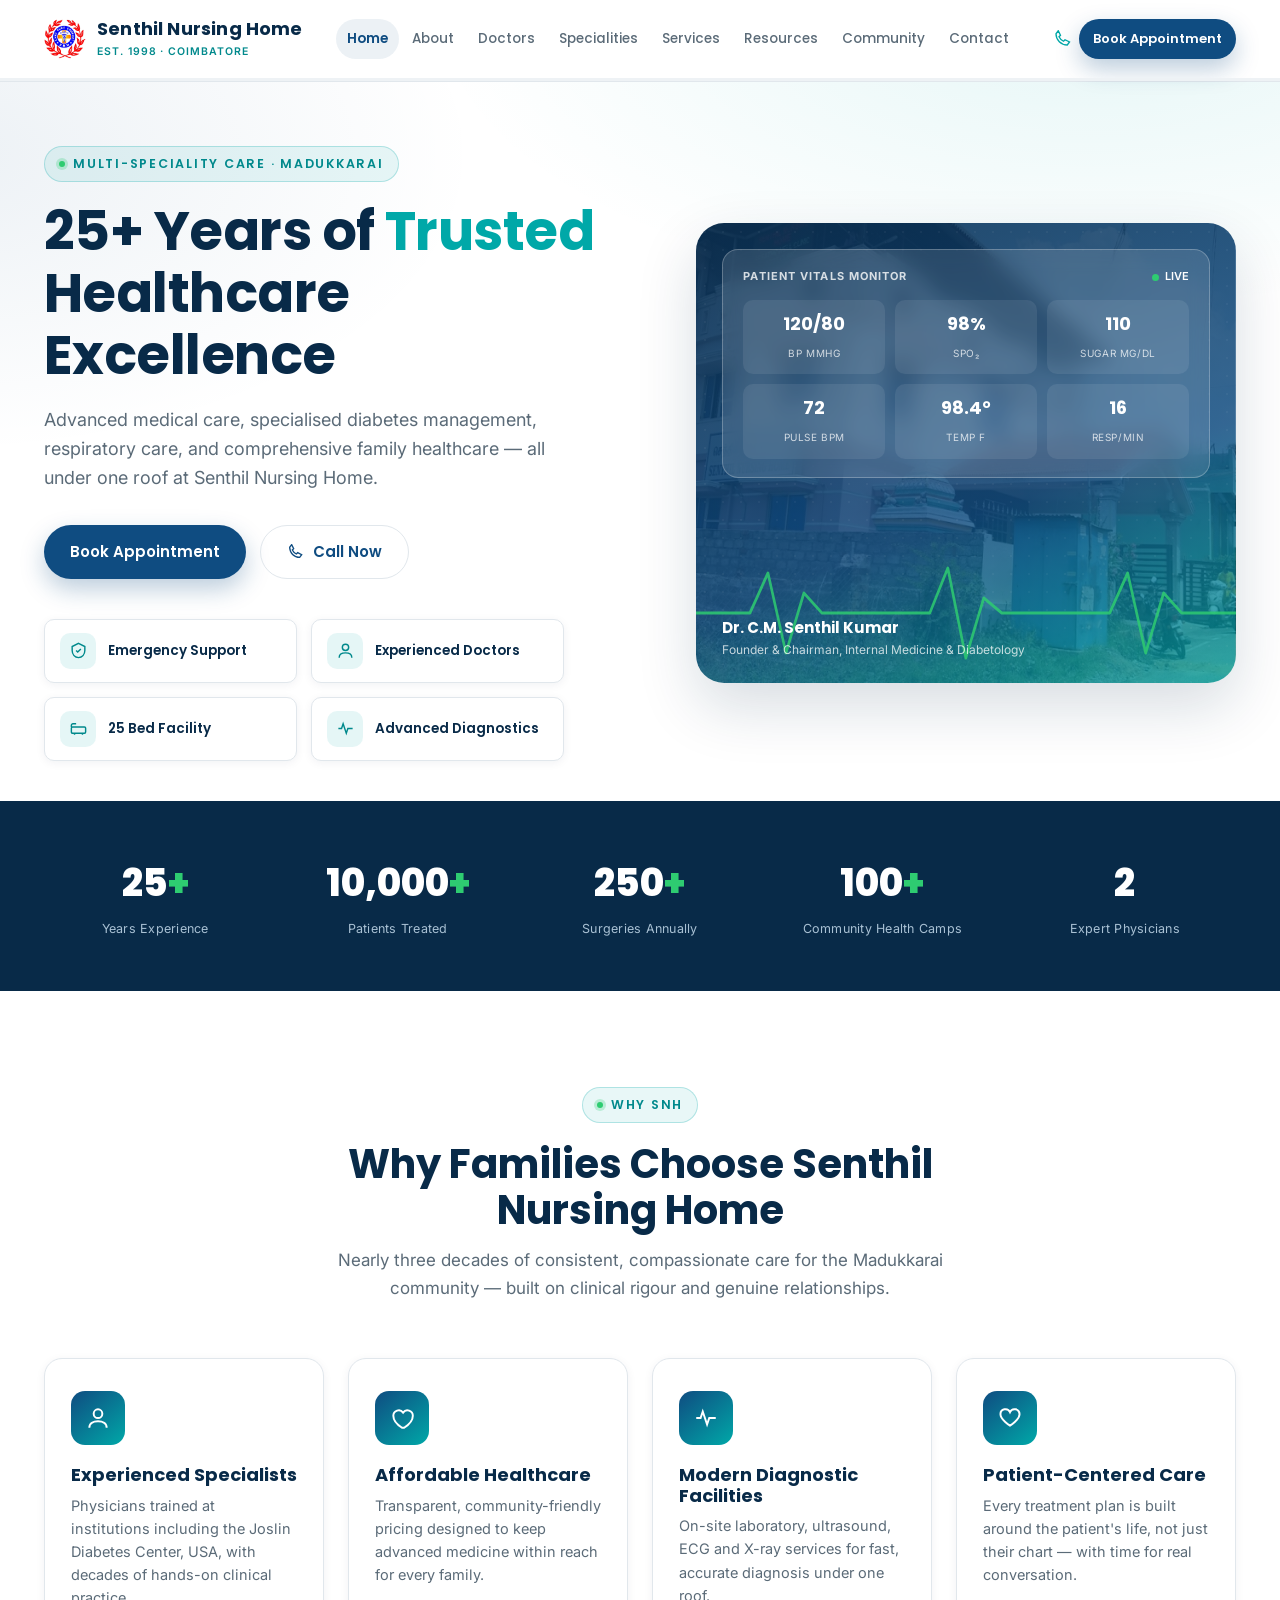
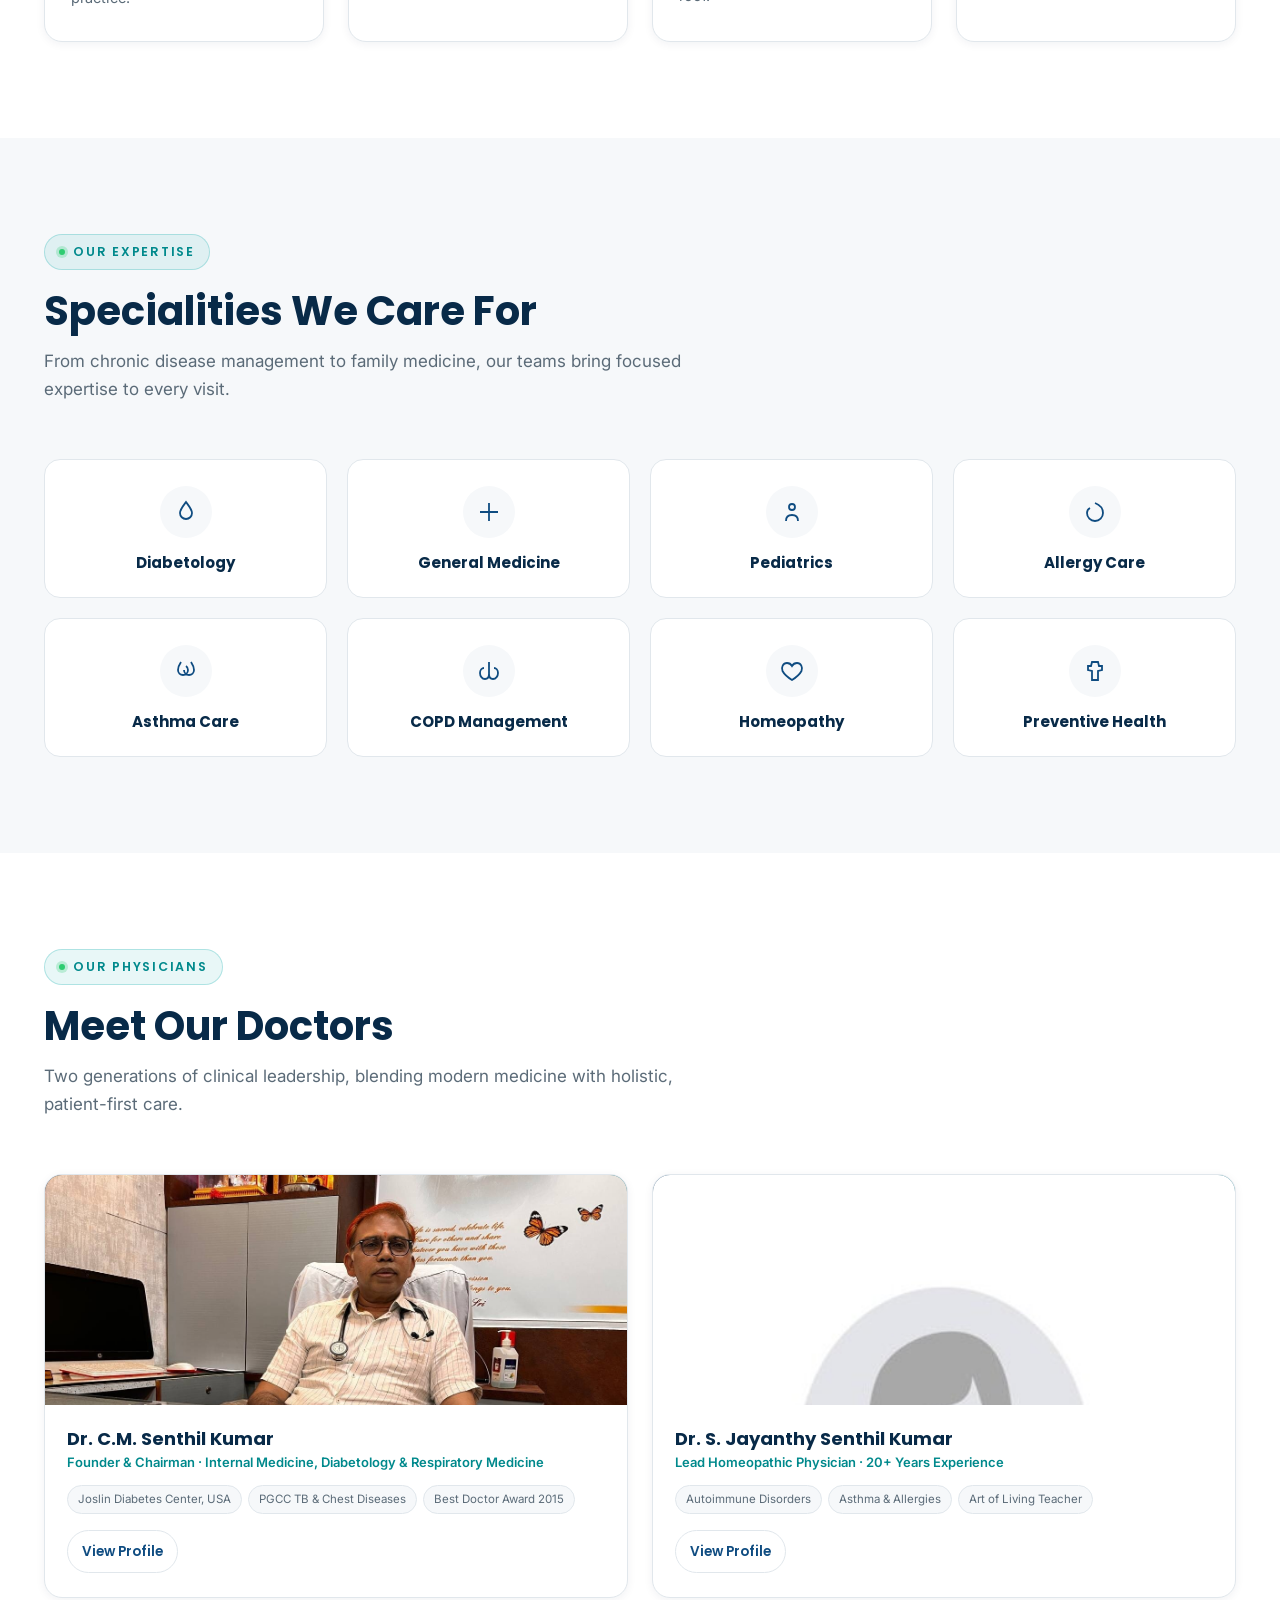
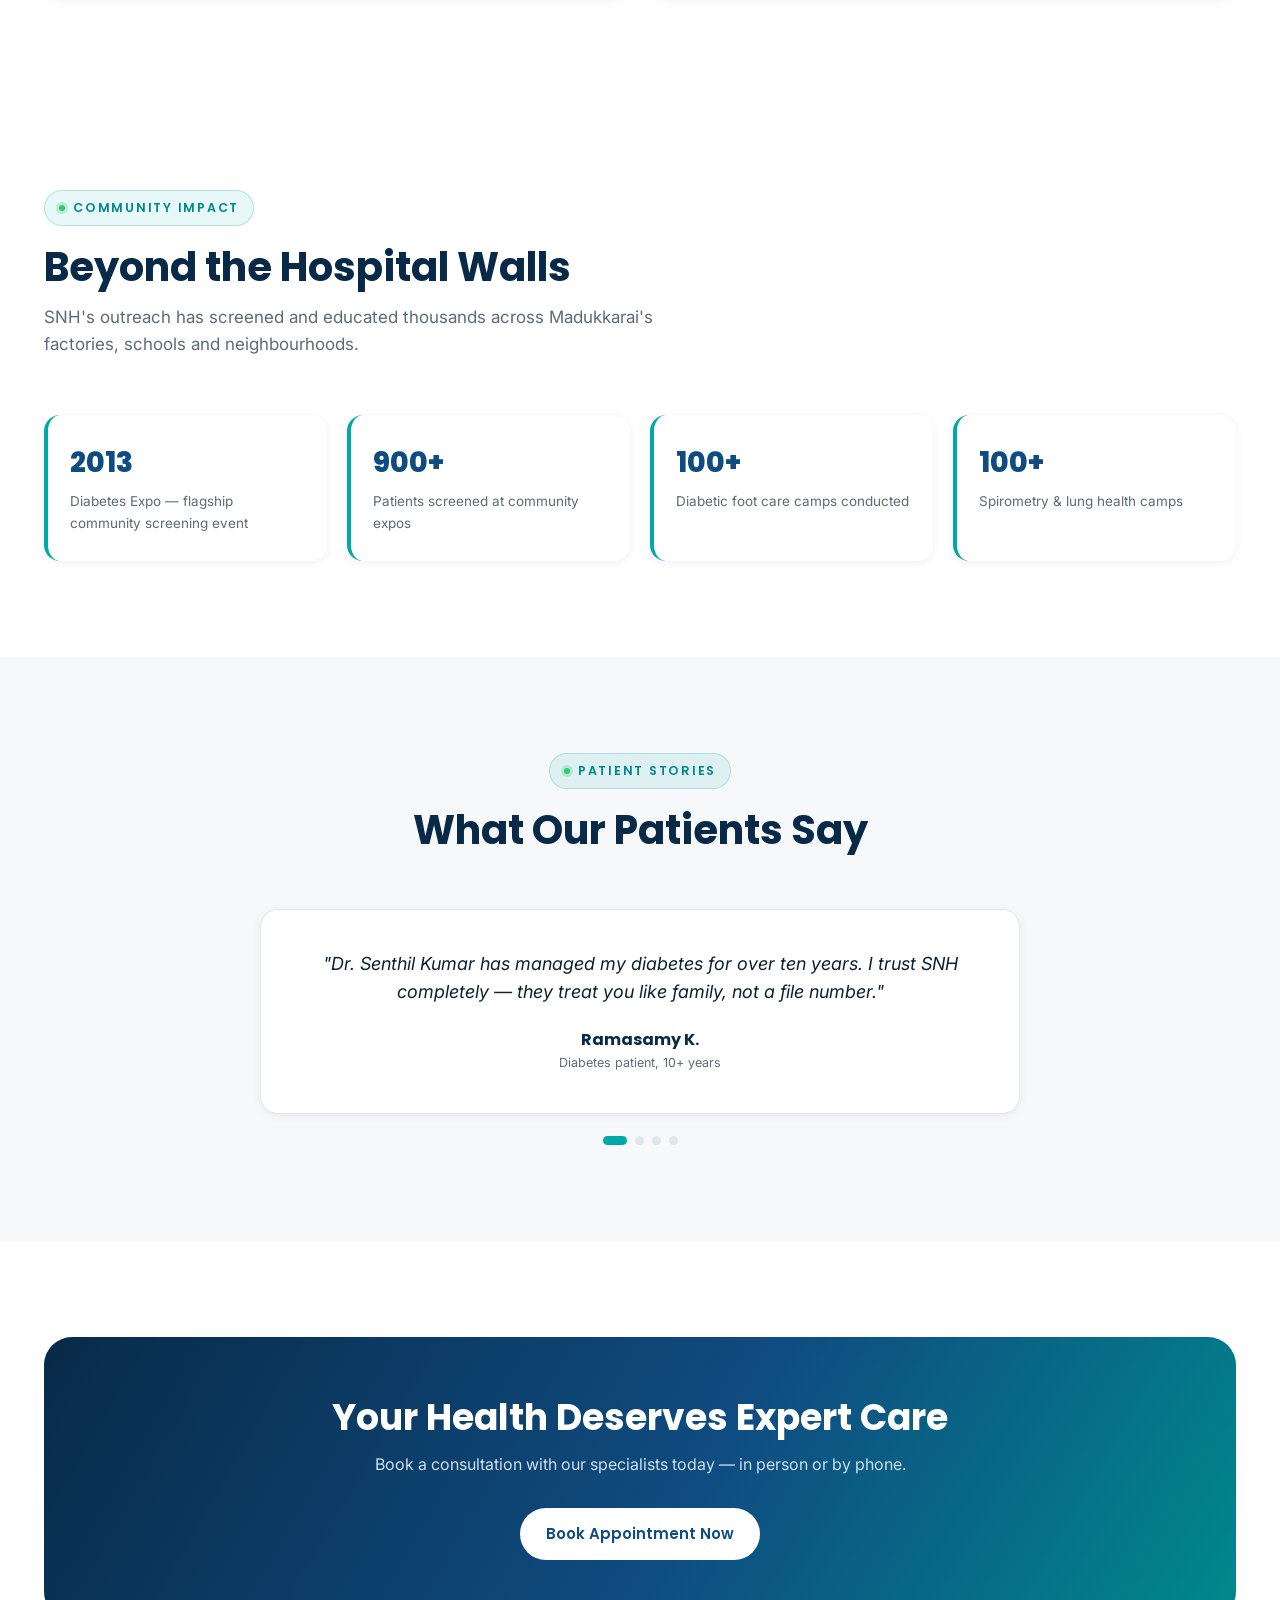
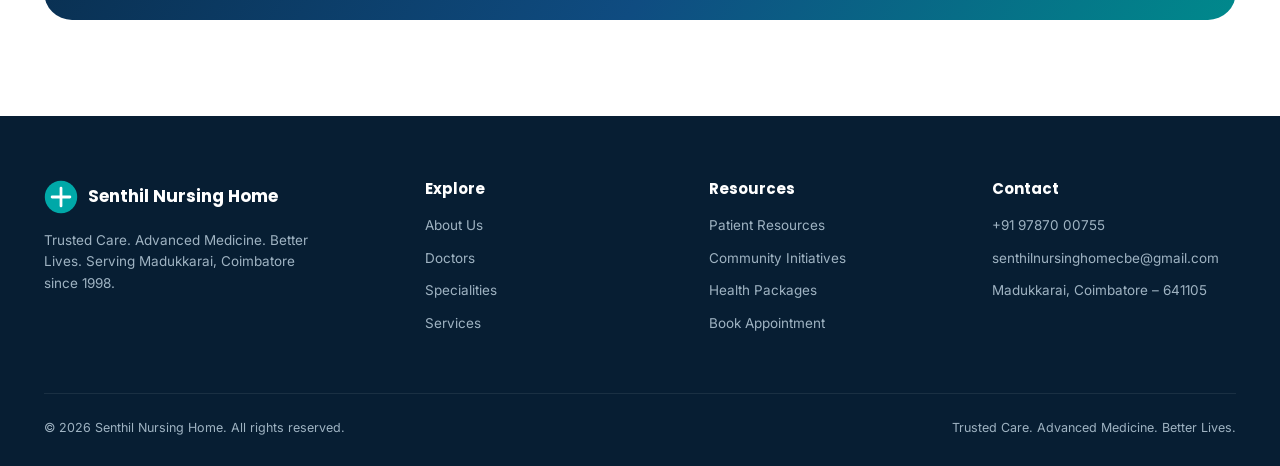
==== commit cb8e12e8: "Rename index-1.html to index.html" ====
--- a/index.html
+++ b/index.html
@@ -200,22 +200,6 @@
     </div>
   </section>
 
-  <section class="section bg-soft">
-    <div class="container">
-      <div class="section-head">
-        <span class="eyebrow">Health Packages</span>
-        <h2>Preventive Packages for Every Age</h2>
-        <p>Structured screening plans that catch risk early — from routine wellness to executive and senior care.</p>
-      </div>
-      <div class="grid-4">
-        <div class="pkg-card reveal"><h4>Basic Health Checkup</h4><p style="font-size:13px;color:var(--gray-600)">Essential screening for general wellness.</p><div class="pkg-price">₹—<span>/ package</span></div><a href="services.html#health-packages" class="btn btn-outline btn-sm">View Details</a></div>
-        <div class="pkg-card featured reveal"><span class="pkg-badge">Most Popular</span><h4>Diabetes Screening</h4><p style="font-size:13px;color:var(--gray-600)">Comprehensive metabolic &amp; sugar profile.</p><div class="pkg-price">₹—<span>/ package</span></div><a href="services.html#health-packages" class="btn btn-teal btn-sm">View Details</a></div>
-        <div class="pkg-card reveal"><h4>Executive Package</h4><p style="font-size:13px;color:var(--gray-600)">Full-body assessment for working professionals.</p><div class="pkg-price">₹—<span>/ package</span></div><a href="services.html#health-packages" class="btn btn-outline btn-sm">View Details</a></div>
-        <div class="pkg-card reveal"><h4>Senior Citizen Package</h4><p style="font-size:13px;color:var(--gray-600)">Age-focused cardiac, bone &amp; metabolic checks.</p><div class="pkg-price">₹—<span>/ package</span></div><a href="services.html#health-packages" class="btn btn-outline btn-sm">View Details</a></div>
-      </div>
-    </div>
-  </section>
-
   <section class="section">
     <div class="container">
       <div class="section-head">
--- a/styles.css
+++ b/styles.css
@@ -24,7 +24,7 @@
   --maxw:1240px;
 }
 *,*::before,*::after{box-sizing:border-box;margin:0;padding:0;}
-html{scroll-behavior:smooth;}
+html{scroll-behavior:smooth;overflow-x:hidden;}
 body{
   font-family:var(--ff-body);
   color:var(--ink);
@@ -70,7 +70,7 @@
 .btn-outline:hover{border-color:var(--blue);background:rgba(15,76,129,.05);}
 .btn-teal{background:var(--teal);color:#fff;box-shadow:0 10px 24px rgba(0,168,168,.28);}
 .btn-teal:hover{background:var(--teal-600);transform:translateY(-2px);}
-.btn-sm{padding:10px 18px;font-size:13.5px;}
+.btn-sm{padding:10px 14px;font-size:13.5px;}
 .btn-white{background:#fff;color:var(--blue);}
 .btn-white:hover{transform:translateY(-2px);box-shadow:0 14px 30px rgba(0,0,0,.18);}
 
@@ -80,22 +80,24 @@
   backdrop-filter:blur(14px);-webkit-backdrop-filter:blur(14px);
   border-bottom:1px solid var(--gray-200);
 }
-.nav-inner{display:flex;align-items:center;justify-content:space-between;height:78px;}
-.brand{display:flex;align-items:center;gap:11px;}
+.nav-inner{display:flex;align-items:center;justify-content:space-between;height:78px;gap:10px;}
+.brand{display:flex;align-items:center;gap:11px;flex-shrink:1;min-width:0;}
 .brand-mark{width:42px;height:42px;flex-shrink:0;border-radius:50%;object-fit:cover;}
-.brand-text{line-height:1.15;}
-.brand-text .name{font-family:var(--ff-head);font-weight:700;font-size:18px;color:var(--blue-900);letter-spacing:.01em;}
+.brand-text{line-height:1.15;min-width:0;}
+.brand-text .name{font-family:var(--ff-head);font-weight:700;font-size:18px;color:var(--blue-900);letter-spacing:.01em;white-space:nowrap;overflow:hidden;text-overflow:ellipsis;display:block;max-width:100%;}
 .brand-text .sub{font-size:10.5px;letter-spacing:.09em;text-transform:uppercase;color:var(--teal-600);font-weight:600;}
 .nav-links{display:flex;align-items:center;gap:2px;}
 .nav-links a{
-  font-family:var(--ff-head);font-size:14.5px;font-weight:500;color:var(--gray-600);
-  padding:10px 15px;border-radius:100px;transition:.2s;position:relative;
+  font-family:var(--ff-head);font-size:13.5px;font-weight:500;color:var(--gray-600);
+  padding:9px 11px;border-radius:100px;transition:.2s;position:relative;white-space:nowrap;
 }
 .nav-links a:hover{color:var(--blue);background:var(--gray-50);}
 .nav-links a.active{color:var(--blue);background:rgba(15,76,129,.08);font-weight:600;}
-.nav-actions{display:flex;align-items:center;gap:12px;}
+.nav-actions{display:flex;align-items:center;gap:8px;flex-shrink:0;}
+.nav-actions .btn-sm{padding:10px 14px;font-size:13px;white-space:nowrap;}
 .nav-call{display:flex;align-items:center;gap:8px;font-family:var(--ff-head);font-weight:600;font-size:14px;color:var(--blue-900);}
 .nav-call svg{width:18px;height:18px;color:var(--teal);}
+.nav-call span{display:none;}
 .burger{display:none;width:40px;height:40px;align-items:center;justify-content:center;border-radius:10px;}
 .burger span,.burger span::before,.burger span::after{content:"";display:block;width:20px;height:2px;background:var(--blue-900);border-radius:2px;position:relative;transition:.25s;}
 .burger span::before{position:absolute;top:-7px;}
@@ -198,6 +200,8 @@
 .doc-photo svg{width:120px;height:120px;color:rgba(255,255,255,.9);margin-bottom:-6px;}
 .doc-photo img{width:100%;height:100%;object-fit:cover;object-position:top center;}
 .doc-body{padding:24px 22px;}
+.doc-profile{display:grid;grid-template-columns:320px 1fr;align-items:stretch;}
+.doc-profile .doc-photo{height:auto;min-height:280px;}
 .doc-body h4{font-size:18px;margin-bottom:3px;}
 .doc-body .role{color:var(--teal-600);font-weight:600;font-size:13px;margin-bottom:12px;}
 .doc-body .tags{display:flex;flex-wrap:wrap;gap:6px;margin-bottom:16px;}
@@ -267,8 +271,8 @@
 .spec-tab.active{background:var(--blue);color:#fff;border-color:var(--blue);}
 .spec-detail{display:none;}
 .spec-detail.active{display:grid;grid-template-columns:1fr 1fr;gap:48px;align-items:center;}
-.spec-detail .feat-list li{display:flex;gap:12px;align-items:flex-start;margin-bottom:14px;font-size:14.5px;color:var(--gray-600);}
-.spec-detail .feat-list svg{width:18px;height:18px;color:var(--emerald);flex-shrink:0;margin-top:2px;}
+.feat-list li{display:flex;gap:12px;align-items:flex-start;margin-bottom:14px;font-size:14.5px;color:var(--gray-600);}
+.feat-list svg{width:18px;height:18px;color:var(--emerald);flex-shrink:0;margin-top:2px;}
 .spec-visual{height:320px;border-radius:20px;background:linear-gradient(150deg,var(--blue-700),var(--teal));display:flex;align-items:center;justify-content:center;}
 .spec-visual svg{width:96px;height:96px;color:rgba(255,255,255,.85);}
 
@@ -369,6 +373,17 @@
   .nav-links,.nav-call span{display:none;}
   .burger{display:flex;}
   .spec-detail.active{grid-template-columns:1fr;}
+  .doc-profile{grid-template-columns:1fr;}
+  .doc-profile .doc-photo{height:260px;min-height:0;}
+}
+@media (max-width:480px){
+  .container{padding:0 16px;}
+  .brand-text .name{font-size:15px;max-width:38vw;}
+  .brand-text .sub{font-size:9px;}
+  .nav-actions .btn-sm{display:none;}
+}
+@media (max-width:360px){
+  .nav-call{display:none;}
 }
 @media (max-width:640px){
   .grid-4,.grid-3,.grid-2,.spec-grid,.impact-grid,.dash-grid,.stats-grid,.foot-grid,.care-grid,.infra-grid,.form-grid,.facility-gallery{grid-template-columns:1fr;}
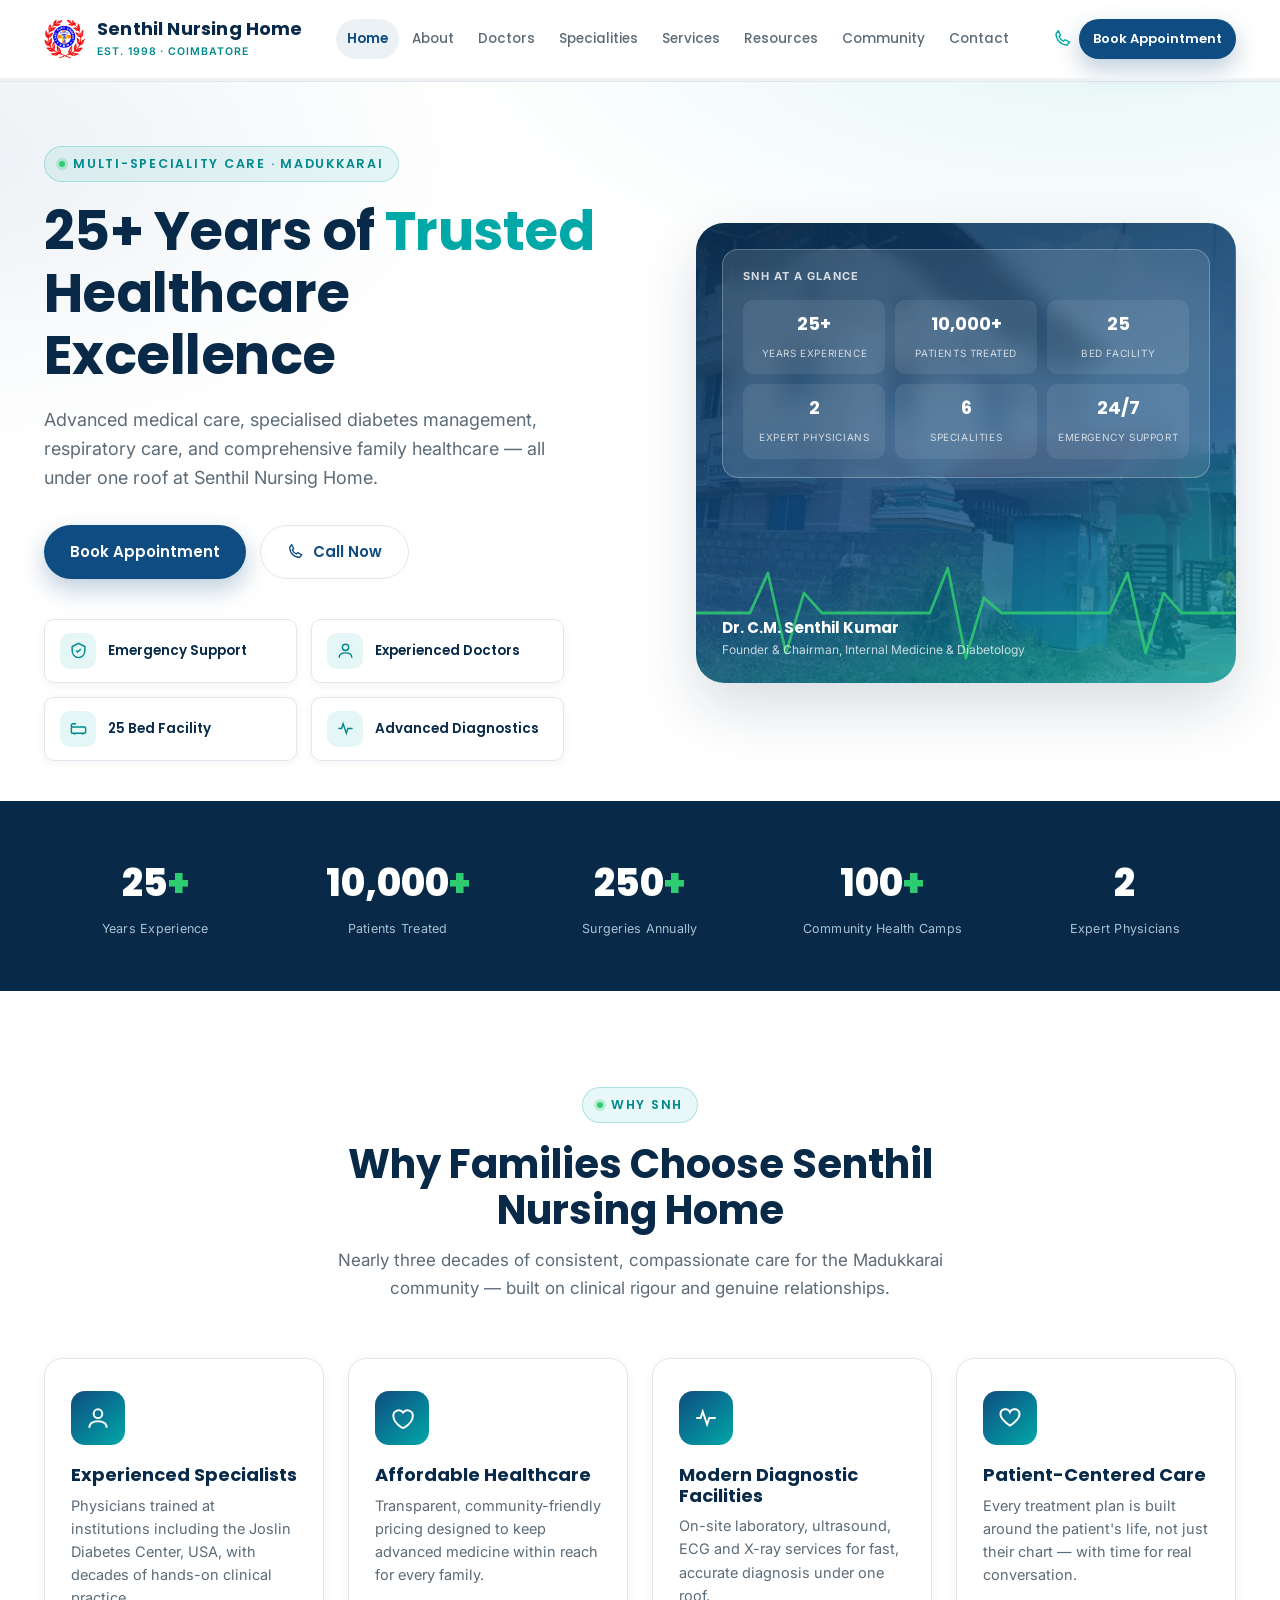
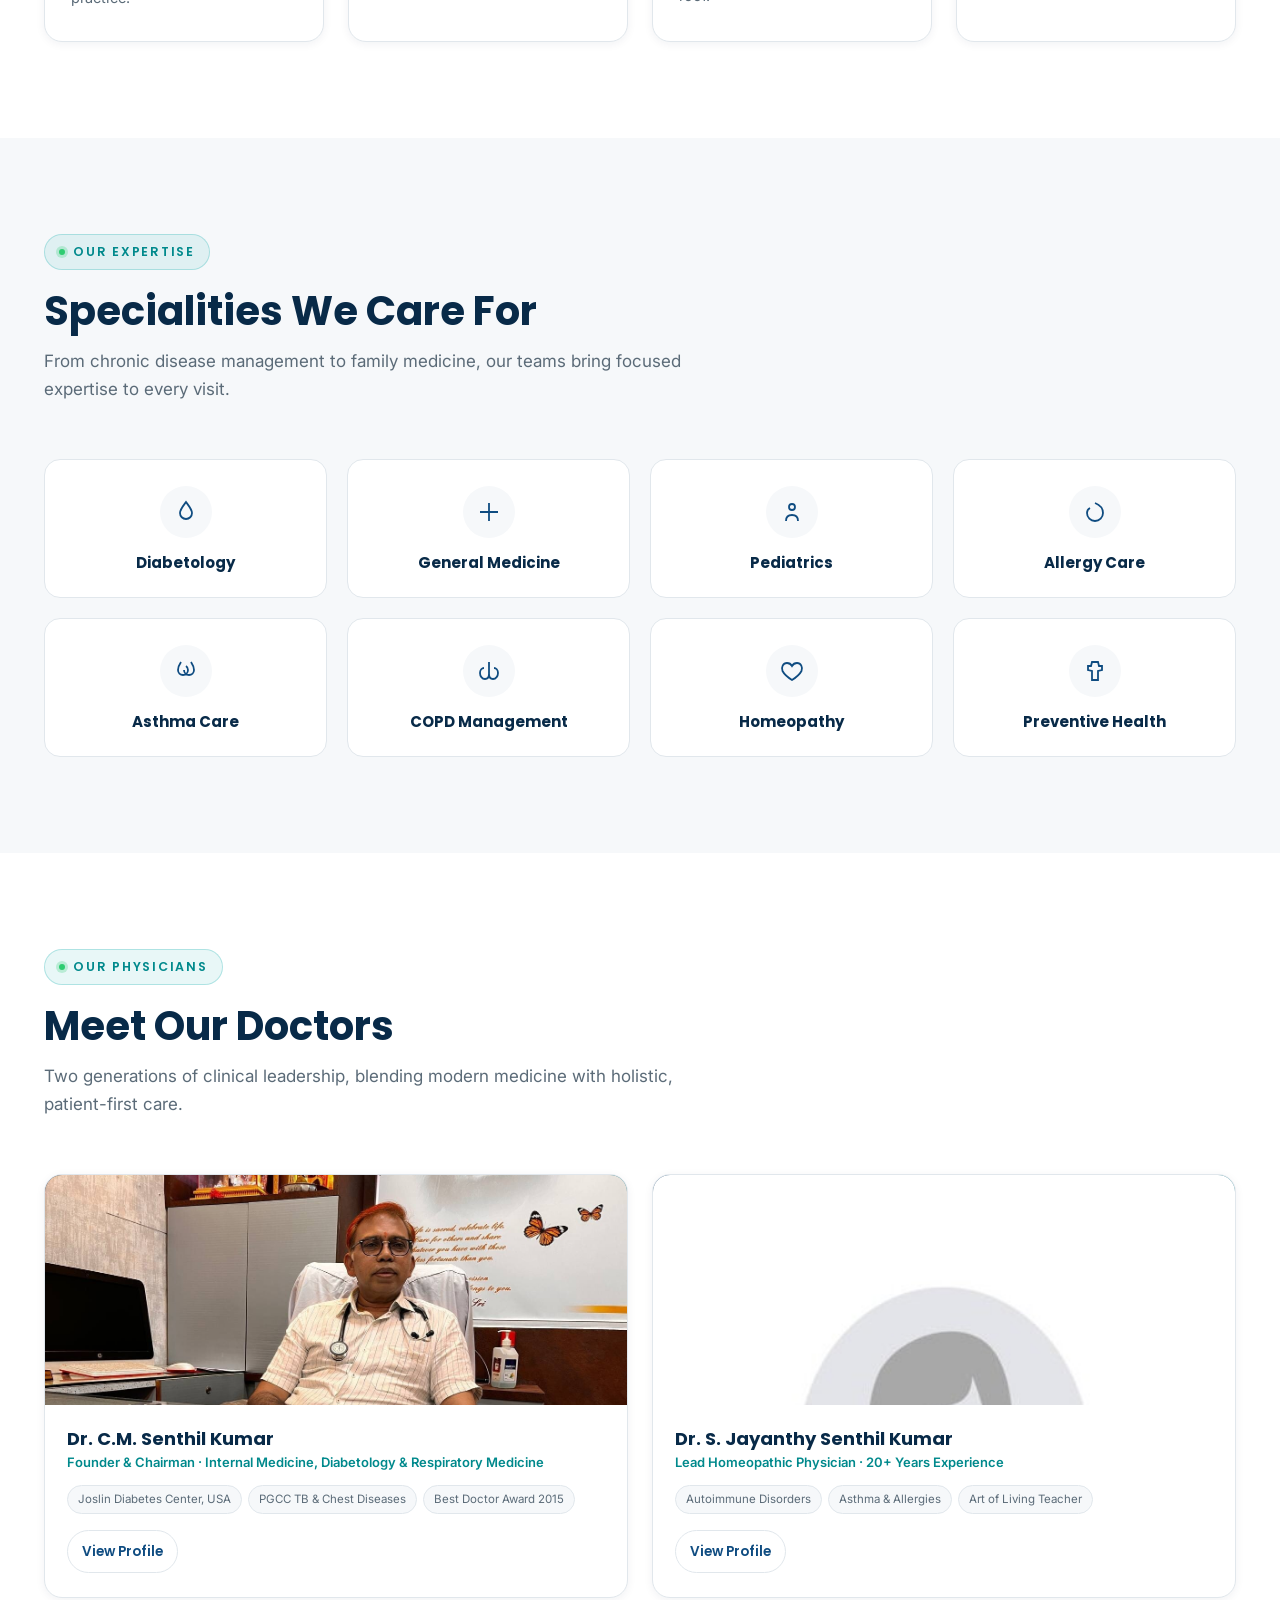
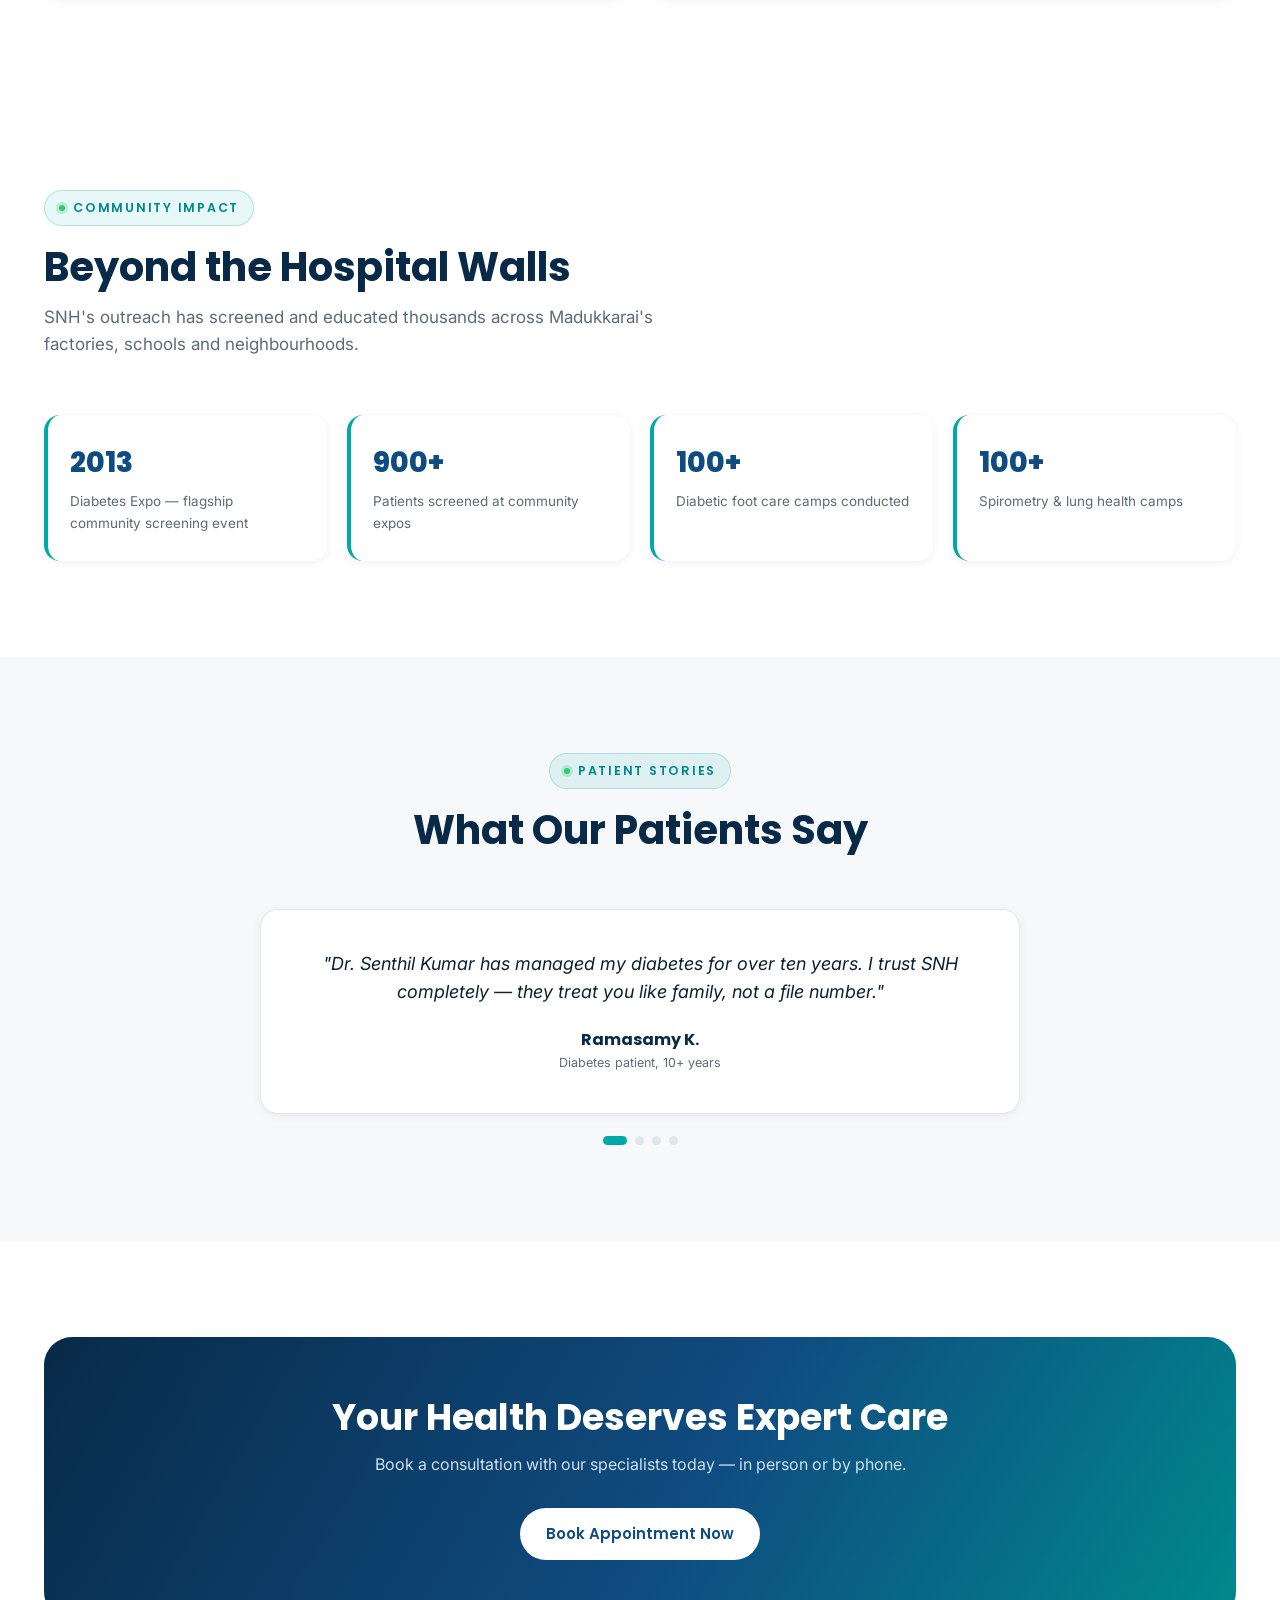
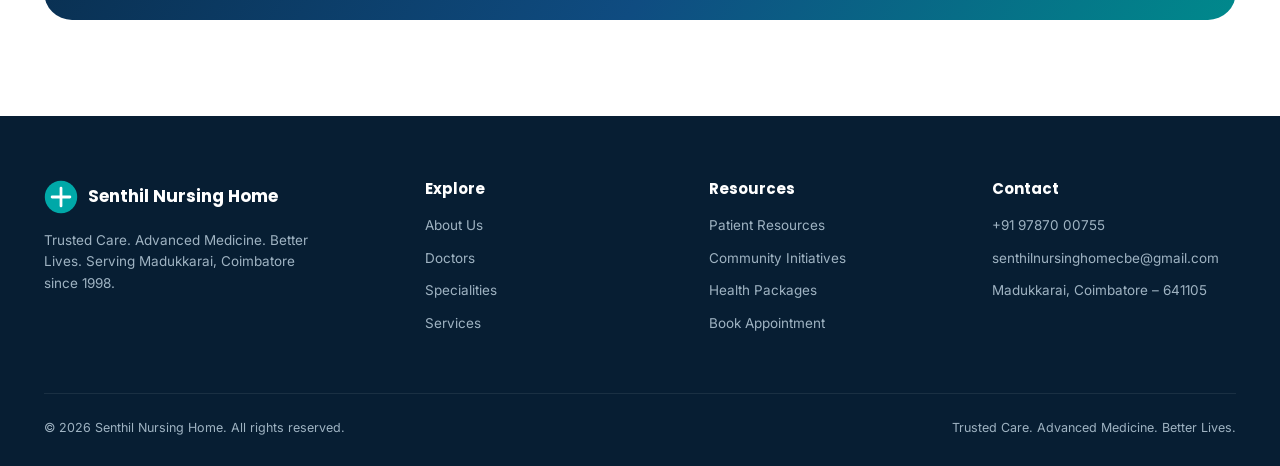
==== commit b0b150c4: "Update index.html" ====
--- a/index.html
+++ b/index.html
@@ -35,7 +35,7 @@
         <svg viewBox="0 0 24 24" fill="none" stroke="currentColor" stroke-width="1.8"><path d="M4 5c0 8.3 6.7 15 15 15l3-4-6-3-2 2c-2.5-1.2-4.8-3.5-6-6l2-2-3-6-3 4z"/></svg>
         <span>+91 97870 00755</span>
       </a>
-      <a href="contact.html" class="btn btn-primary btn-sm">Book Appointment</a>
+      <a href="contact.html" class="btn btn-primary btn-sm btn-book">Book Appointment</a>
       <button class="burger" id="burgerBtn" aria-label="Open menu"><span></span></button>
     </div>
   </div>
@@ -52,7 +52,7 @@
   <a href="contact.html">Contact</a>
   <div style="margin-top:24px;display:flex;flex-direction:column;gap:12px;">
     <a href="tel:+919787000755" class="btn btn-outline">Call Now: +91 97870 00755</a>
-    <a href="contact.html" class="btn btn-primary">Book Appointment</a>
+    <a href="contact.html" class="btn btn-primary btn-book">Book Appointment</a>
   </div>
 </div>
 <!-- ================= HOME PAGE ================= -->
@@ -82,16 +82,15 @@
         <div class="grain"></div>
         <div class="vitals-card">
           <div class="row1">
-            <span class="tag">Patient Vitals Monitor</span>
-            <span class="live"><span class="dot"></span>LIVE</span>
+            <span class="tag">SNH At A Glance</span>
           </div>
           <div class="vitals-grid">
-            <div class="v"><b>120/80</b><span>BP mmHg</span></div>
-            <div class="v"><b>98%</b><span>SpO₂</span></div>
-            <div class="v"><b>110</b><span>Sugar mg/dL</span></div>
-            <div class="v"><b>72</b><span>Pulse bpm</span></div>
-            <div class="v"><b>98.4°</b><span>Temp F</span></div>
-            <div class="v"><b>16</b><span>Resp/min</span></div>
+            <div class="v"><b>25+</b><span>Years Experience</span></div>
+            <div class="v"><b>10,000+</b><span>Patients Treated</span></div>
+            <div class="v"><b>25</b><span>Bed Facility</span></div>
+            <div class="v"><b>2</b><span>Expert Physicians</span></div>
+            <div class="v"><b>6</b><span>Specialities</span></div>
+            <div class="v"><b>24/7</b><span>Emergency Support</span></div>
           </div>
         </div>
         <div class="pulse-wrap">
--- a/styles.css
+++ b/styles.css
@@ -81,7 +81,7 @@
   border-bottom:1px solid var(--gray-200);
 }
 .nav-inner{display:flex;align-items:center;justify-content:space-between;height:78px;gap:10px;}
-.brand{display:flex;align-items:center;gap:11px;flex-shrink:1;min-width:0;}
+.brand{display:flex;align-items:center;gap:11px;flex-shrink:0;min-width:0;}
 .brand-mark{width:42px;height:42px;flex-shrink:0;border-radius:50%;object-fit:cover;}
 .brand-text{line-height:1.15;min-width:0;}
 .brand-text .name{font-family:var(--ff-head);font-weight:700;font-size:18px;color:var(--blue-900);letter-spacing:.01em;white-space:nowrap;overflow:hidden;text-overflow:ellipsis;display:block;max-width:100%;}
@@ -305,12 +305,12 @@
 .blog-body h4{font-size:15.5px;margin:8px 0;}
 .blog-body p{font-size:13px;color:var(--gray-600);}
 
-.faq-item{border:1px solid var(--gray-200);border-radius:14px;margin-bottom:12px;overflow:hidden;}
-.faq-q{display:flex;justify-content:space-between;align-items:center;padding:18px 22px;font-family:var(--ff-head);font-weight:600;font-size:15px;background:#fff;}
+.faq-item{border:1px solid var(--gray-200);border-radius:14px;margin-bottom:14px;overflow:hidden;}
+.faq-q{display:flex;justify-content:space-between;align-items:center;gap:16px;padding:18px 22px;font-family:var(--ff-head);font-weight:700;font-size:15.5px;line-height:1.4;background:#fff;}
 .faq-q svg{width:18px;height:18px;color:var(--teal);transition:.25s;flex-shrink:0;}
 .faq-item.open .faq-q svg{transform:rotate(180deg);}
-.faq-a{max-height:0;overflow:hidden;transition:.3s ease;padding:0 22px;font-size:14px;color:var(--gray-600);background:var(--gray-50);}
-.faq-item.open .faq-a{max-height:200px;padding:0 22px 18px;}
+.faq-a{max-height:0;overflow:hidden;transition:.3s ease;padding:0 22px;font-size:14.5px;line-height:1.7;color:var(--gray-600);background:var(--gray-50);}
+.faq-item.open .faq-a{max-height:400px;padding:14px 22px 20px;}
 
 /* Community dashboard */
 .dash-grid{display:grid;grid-template-columns:repeat(4,1fr);gap:18px;}
@@ -369,16 +369,19 @@
   .care-grid{grid-template-columns:repeat(2,1fr);}
   .infra-grid{grid-template-columns:repeat(2,1fr);}
 }
+@media (max-width:1080px){
+  .nav-links{display:none;}
+  .burger{display:flex;}
+}
 @media (max-width:860px){
-  .nav-links,.nav-call span{display:none;}
-  .burger{display:flex;}
+  .nav-call span{display:none;}
   .spec-detail.active{grid-template-columns:1fr;}
   .doc-profile{grid-template-columns:1fr;}
   .doc-profile .doc-photo{height:260px;min-height:0;}
 }
 @media (max-width:480px){
   .container{padding:0 16px;}
-  .brand-text .name{font-size:15px;max-width:38vw;}
+  .brand-text .name{font-size:14px;max-width:none;white-space:normal;overflow:visible;text-overflow:clip;line-height:1.2;}
   .brand-text .sub{font-size:9px;}
   .nav-actions .btn-sm{display:none;}
 }
